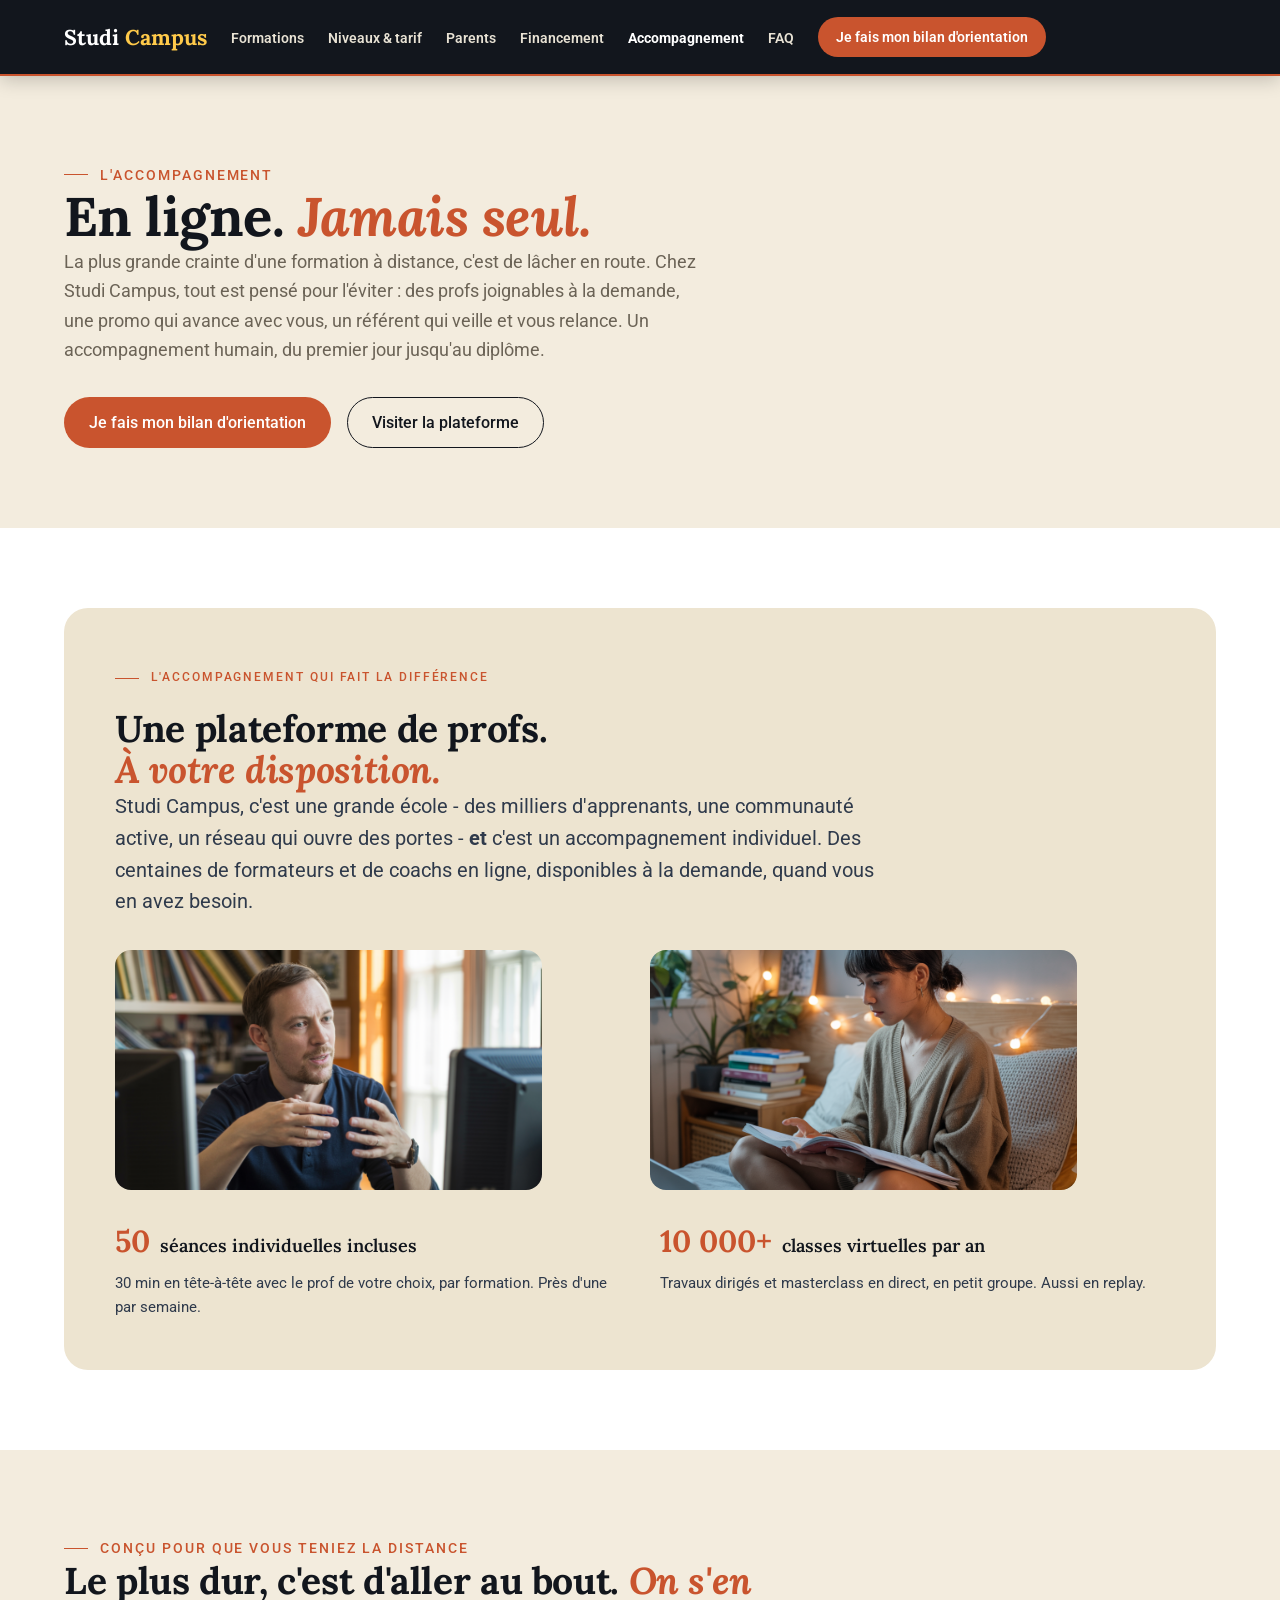
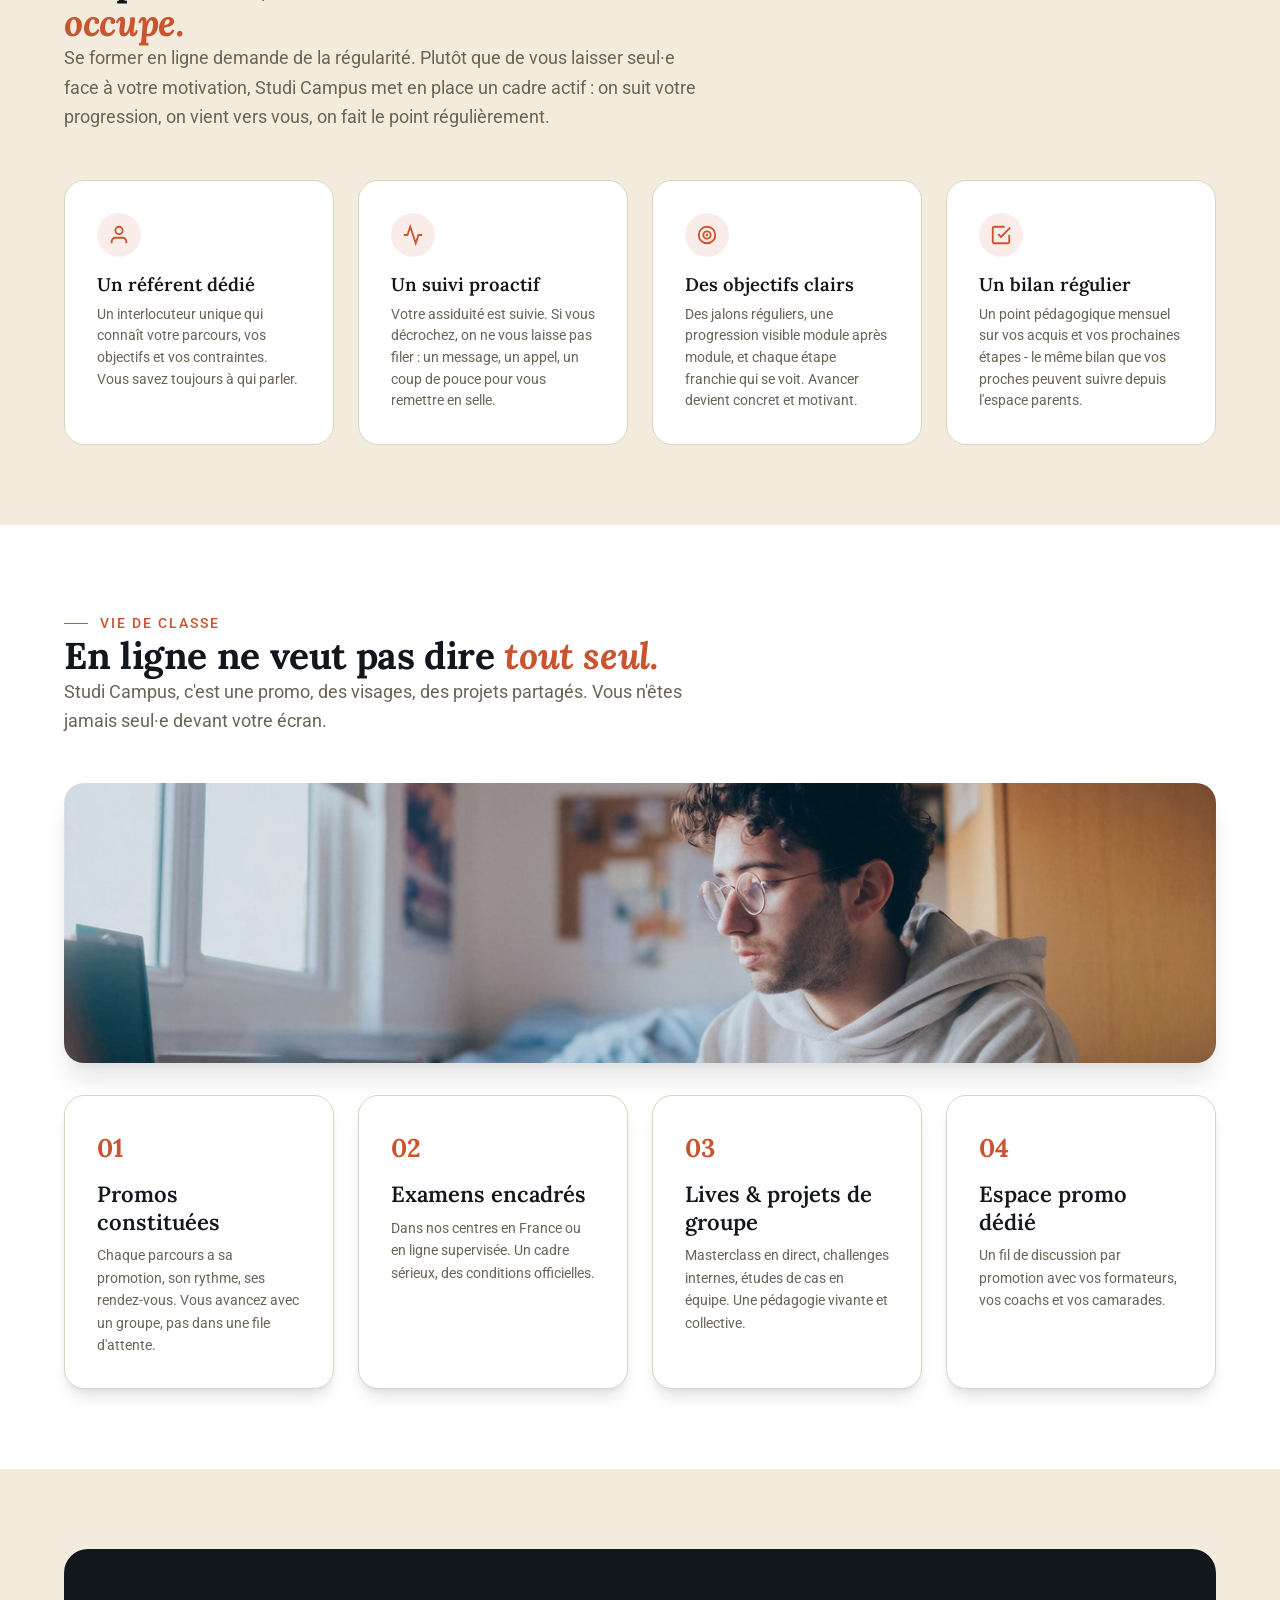
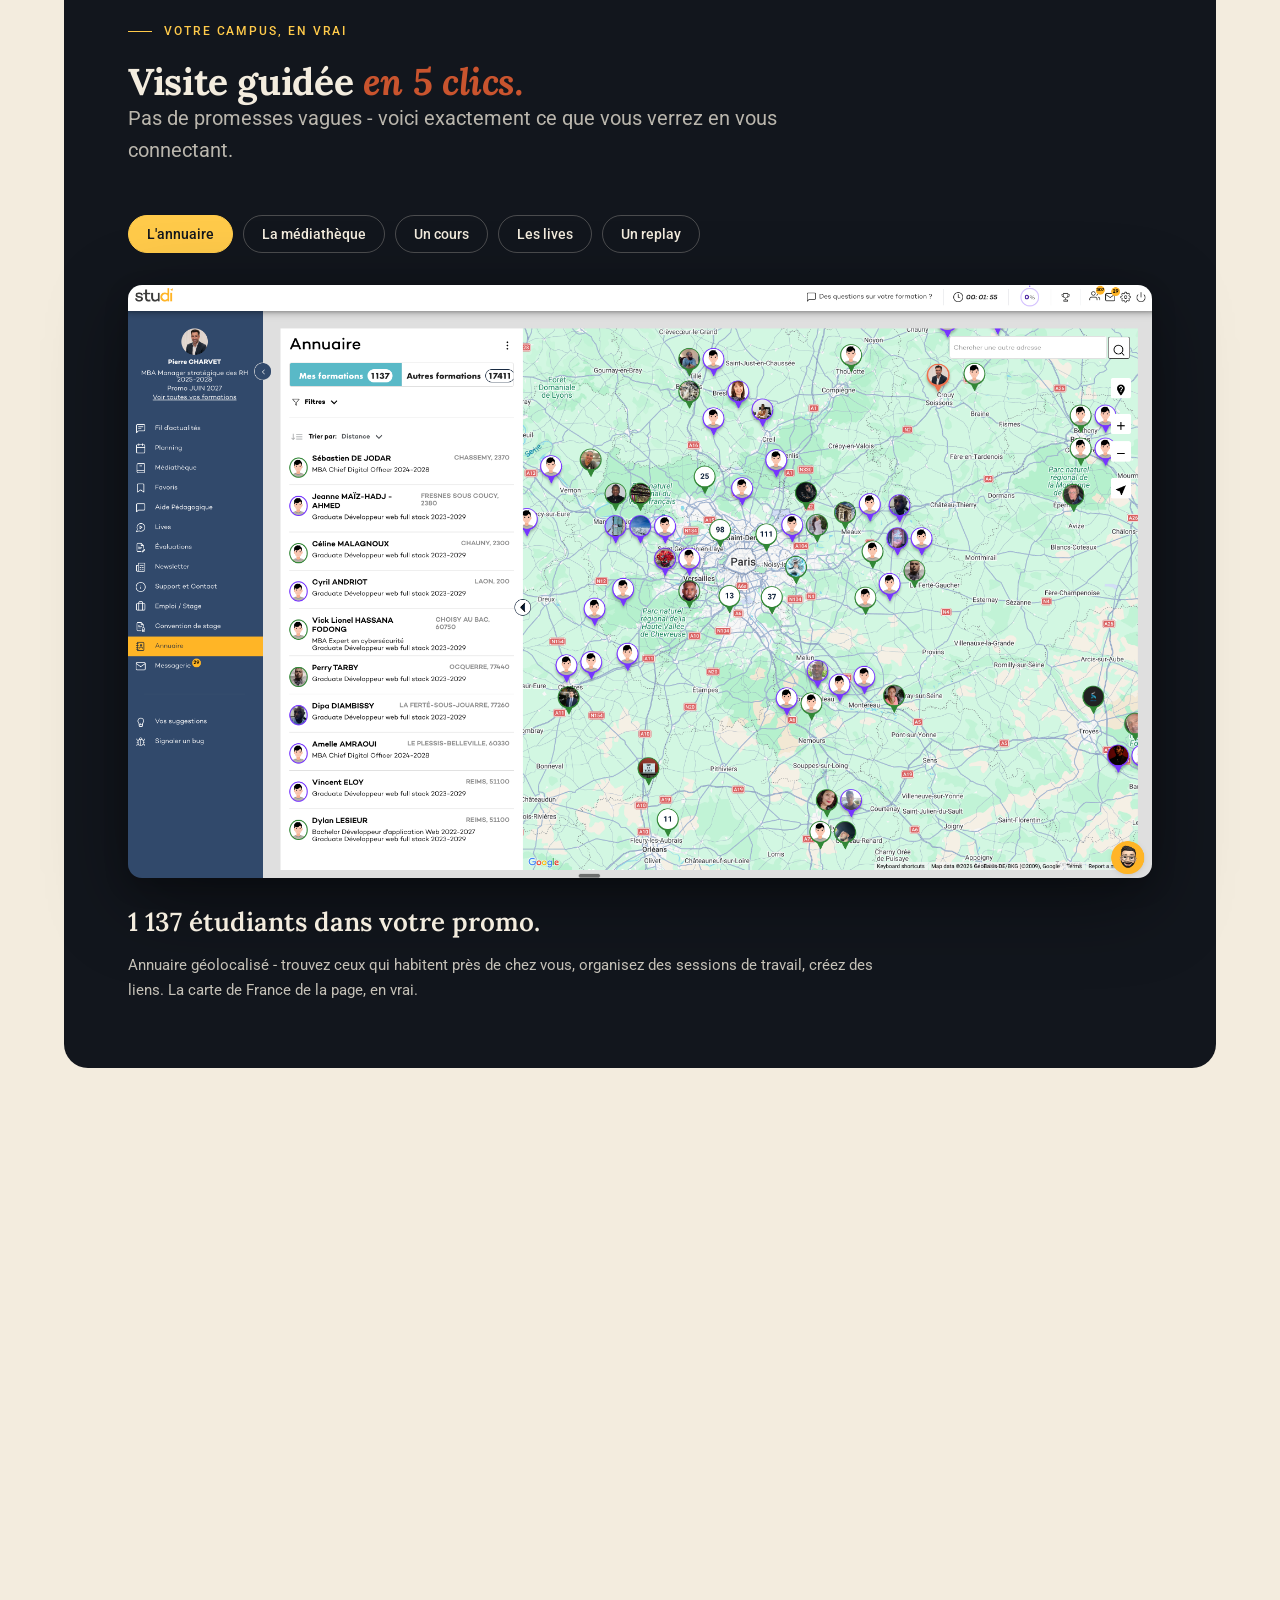
==== accompagnement.html @ 7ff45273 "feat(campus): page Accompagnement (4e page fille du web-ring) accompagnement.html — décision Pierre " ====
<!DOCTYPE html>
<html lang="fr">
<head>
<meta charset="UTF-8" />
<meta name="viewport" content="width=device-width, initial-scale=1.0" />
<title>Studi Campus - L'accompagnement</title>
<meta name="description" content="L'accompagnement Studi Campus : séances individuelles avec des formateurs, classes virtuelles, référent dédié, suivi proactif et bilans réguliers. Une grande école en ligne où l'on n'est jamais seul." />

<!--
  ============================================================================
  STUDI CAMPUS - PAGE FILLE « ACCOMPAGNEMENT »
  ============================================================================
  • Page du web-ring Campus. Réutilise campus.css (charte partagée).
  • Corps de page seul (<main class="sc-page">) ; header/footer = Drupal.
  • Regroupe : accompagnement humain (.profs), volet « aller au bout »
    (coaching/motivation - retour Benoît), vie de classe, visite guidée LMS.
  • L'allègement de la home (retrait de ces lames) = étape suivante.
  ============================================================================
-->

<link rel="preconnect" href="https://fonts.googleapis.com" />
<link rel="preconnect" href="https://fonts.gstatic.com" crossorigin />
<link href="https://fonts.googleapis.com/css2?family=Lora:ital,wght@0,500;0,600;0,700;1,500;1,600&family=Roboto:wght@300;400;500;700&display=swap" rel="stylesheet" />
<link rel="stylesheet" href="campus.css" />

<style>
/* === Styles spécifiques « aller au bout » (complément campus.css) === */
.sc-coach-grid{display:grid;gap:var(--s24);margin-top:var(--s48);}
@media(min-width:640px){.sc-coach-grid{grid-template-columns:repeat(2,1fr);}}
@media(min-width:980px){.sc-coach-grid{grid-template-columns:repeat(4,1fr);}}
.sc-coach-card{background:var(--sc-white);border:1px solid var(--sc-line);border-radius:var(--r20);padding:var(--s32);}
.sc-coach-card .sc-coach-ico{width:44px;height:44px;border-radius:var(--rfull);background:rgba(201,84,46,.10);display:flex;align-items:center;justify-content:center;margin-bottom:var(--s16);}
.sc-coach-card .sc-coach-ico svg{width:22px;height:22px;stroke:var(--sc-terracotta);fill:none;stroke-width:2;}
.sc-coach-card h3{font-family:var(--sc-serif);font-weight:600;font-size:1.15rem;margin-bottom:var(--s8);}
.sc-coach-card p{font-size:var(--sc-p2);color:var(--sc-text-secondary);line-height:1.55;}
</style>
</head>
<body style="margin:0;background:#F3ECDE;">

<!-- ════════════════ DÉBUT DU FRAGMENT DRUPAL ════════════════ -->
<main class="sc-page">

  <!-- ===== SOUS-NAV CAMPUS (sticky) - « Accompagnement » actif ===== -->
  <nav class="sc-subnav" aria-label="Navigation Studi Campus">
    <div class="sc-container">
      <a href="campus.html" class="sc-subnav-brand">Studi <span>Campus</span></a>
      <ul class="sc-subnav-links">
        <li><a href="campus.html#formations">Formations</a></li>
        <li><a href="campus.html#niveaux">Niveaux &amp; tarif</a></li>
        <li><a href="parents.html">Parents</a></li>
        <li><a href="financement.html">Financement</a></li>
        <li><a href="accompagnement.html" aria-current="page">Accompagnement</a></li>
        <li><a href="campus.html#faq">FAQ</a></li>
      </ul>
      <a href="#admission" class="sc-subnav-cta"><span class="sc-cta-long">Je fais mon bilan d'orientation</span><span class="sc-cta-short">Bilan d'orientation</span></a>
    </div>
  </nav>

  <!-- ===== HERO ===== -->
  <section class="sc-lame-w sc-bg-cream" aria-label="L'accompagnement Studi Campus">
    <div class="sc-container">
      <div class="sc-head">
        <p class="sc-eyebrow">L'accompagnement</p>
        <h1>En ligne. <span class="sc-em">Jamais seul.</span></h1>
        <p class="sc-lead">La plus grande crainte d'une formation à distance, c'est de lâcher en route. Chez Studi Campus, tout est pensé pour l'éviter : des profs joignables à la demande, une promo qui avance avec vous, un référent qui veille et vous relance. Un accompagnement humain, du premier jour jusqu'au diplôme.</p>
        <div class="sc-btn-row">
          <a href="#admission" class="sc-btn sc-btn--1"><span>Je fais mon bilan d'orientation</span></a>
          <a href="#visite" class="sc-btn sc-btn--2"><span>Visiter la plateforme</span></a>
        </div>
      </div>
    </div>
  </section>

  <!-- ===== ACCOMPAGNEMENT HUMAIN (.profs) ===== -->
  <section class="sc-lame-w sc-bg-light" aria-label="Une plateforme de profs">
    <div class="sc-container">
      <div class="profs">
        <div class="profs-head">
          <div class="section-label">L'accompagnement qui fait la différence</div>
          <h2>Une plateforme de profs.<br><em>À votre disposition.</em></h2>
          <p class="lead">Studi Campus, c'est une grande école - des milliers d'apprenants, une communauté active, un réseau qui ouvre des portes - <strong>et</strong> c'est un accompagnement individuel. Des centaines de formateurs et de coachs en ligne, disponibles à la demande, quand vous en avez besoin.</p>
        </div>
        <div class="profs-split">
          <div class="profs-img-wrap">
            <img src="assets/prof_homme-dual-screens.jpg" alt="Formateur Studi en session live, double écran" onerror="this.style.display='none'; this.nextElementSibling.style.display='flex';">
            <div class="placeholder" style="display:none;"><div><div class="placeholder-name">Formatrice · ring light</div><div>Prof 42 ans en session live, bureau maison</div><div class="placeholder-src">assets/prof_ring-light.jpg</div></div></div>
          </div>
          <div class="profs-img-wrap">
            <img src="assets/diversite_lyon.png" alt="Étudiante dans sa chambre à Lyon, guirlandes et livres" onerror="this.style.display='none'; this.nextElementSibling.style.display='flex';">
            <div class="placeholder" style="display:none;"><div><div class="placeholder-name">Étudiante · chambre Lyon</div><div>Étudiante chez elle, sur son lit avec laptop</div><div class="placeholder-src">assets/diversite_lyon.png</div></div></div>
          </div>
        </div>
        <div class="profs-modalites">
          <div class="profs-modalite">
            <div class="profs-modalite-head"><span class="profs-modalite-num">50</span><span class="profs-modalite-label">séances individuelles incluses</span></div>
            <p class="profs-modalite-desc">30 min en tête-à-tête avec le prof de votre choix, par formation. Près d'une par semaine.</p>
          </div>
          <div class="profs-modalite">
            <div class="profs-modalite-head"><span class="profs-modalite-num">10 000+</span><span class="profs-modalite-label">classes virtuelles par an</span></div>
            <p class="profs-modalite-desc">Travaux dirigés et masterclass en direct, en petit groupe. Aussi en replay.</p>
          </div>
        </div>
      </div>
    </div>
  </section>

  <!-- ===== ALLER AU BOUT - coaching & motivation (retour Benoît) ===== -->
  <section class="sc-lame-w sc-bg-cream" aria-label="Aller au bout">
    <div class="sc-container">
      <div class="sc-head">
        <p class="sc-eyebrow">Conçu pour que vous teniez la distance</p>
        <h2>Le plus dur, c'est d'aller au bout. <span class="sc-em">On s'en occupe.</span></h2>
        <p class="sc-lead">Se former en ligne demande de la régularité. Plutôt que de vous laisser seul·e face à votre motivation, Studi Campus met en place un cadre actif : on suit votre progression, on vient vers vous, on fait le point régulièrement.</p>
      </div>
      <div class="sc-coach-grid">
        <article class="sc-coach-card">
          <div class="sc-coach-ico" aria-hidden="true"><svg viewBox="0 0 24 24"><path d="M20 21v-2a4 4 0 0 0-4-4H8a4 4 0 0 0-4 4v2"/><circle cx="12" cy="7" r="4"/></svg></div>
          <h3>Un référent dédié</h3>
          <p>Un interlocuteur unique qui connaît votre parcours, vos objectifs et vos contraintes. Vous savez toujours à qui parler.</p>
        </article>
        <article class="sc-coach-card">
          <div class="sc-coach-ico" aria-hidden="true"><svg viewBox="0 0 24 24"><path d="M22 12h-4l-3 9L9 3l-3 9H2"/></svg></div>
          <h3>Un suivi proactif</h3>
          <p>Votre assiduité est suivie. Si vous décrochez, on ne vous laisse pas filer : un message, un appel, un coup de pouce pour vous remettre en selle.</p>
        </article>
        <article class="sc-coach-card">
          <div class="sc-coach-ico" aria-hidden="true"><svg viewBox="0 0 24 24"><circle cx="12" cy="12" r="9"/><circle cx="12" cy="12" r="4"/><circle cx="12" cy="12" r="0.5" fill="currentColor"/></svg></div>
          <h3>Des objectifs clairs</h3>
          <p>Des jalons réguliers, une progression visible module après module, et chaque étape franchie qui se voit. Avancer devient concret et motivant.</p>
        </article>
        <article class="sc-coach-card">
          <div class="sc-coach-ico" aria-hidden="true"><svg viewBox="0 0 24 24"><path d="M9 11l3 3L22 4"/><path d="M21 12v7a2 2 0 0 1-2 2H5a2 2 0 0 1-2-2V5a2 2 0 0 1 2-2h11"/></svg></div>
          <h3>Un bilan régulier</h3>
          <p>Un point pédagogique mensuel sur vos acquis et vos prochaines étapes - le même bilan que vos proches peuvent suivre depuis l'espace parents.</p>
        </article>
      </div>
    </div>
  </section>

  <!-- ===== VIE DE CLASSE ===== -->
  <section class="sc-lame-w sc-bg-light" aria-label="Vie de classe">
    <div class="sc-container">
      <div class="sc-head">
        <p class="sc-eyebrow">Vie de classe</p>
        <h2>En ligne ne veut pas dire <span class="sc-em">tout seul.</span></h2>
        <p class="sc-lead">Studi Campus, c'est une promo, des visages, des projets partagés. Vous n'êtes jamais
          seul·e devant votre écran.</p>
      </div>
      <img class="sc-amb" src="assets/opt/amb_vie_classe.jpg" alt="Étudiant Studi Campus en train de travailler chez lui" loading="lazy" style="margin-top:var(--s48);margin-bottom:0" />
      <div class="sc-grid sc-grid--4" style="margin-top:var(--s32)">
        <article class="sc-card sc-num"><span class="sc-num__n">01</span><h3>Promos constituées</h3><p>Chaque parcours a sa promotion, son rythme, ses rendez-vous. Vous avancez avec un groupe, pas dans une file d'attente.</p></article>
        <article class="sc-card sc-num"><span class="sc-num__n">02</span><h3>Examens encadrés</h3><p>Dans nos centres en France ou en ligne supervisée. Un cadre sérieux, des conditions officielles.</p></article>
        <article class="sc-card sc-num"><span class="sc-num__n">03</span><h3>Lives &amp; projets de groupe</h3><p>Masterclass en direct, challenges internes, études de cas en équipe. Une pédagogie vivante et collective.</p></article>
        <article class="sc-card sc-num"><span class="sc-num__n">04</span><h3>Espace promo dédié</h3><p>Un fil de discussion par promotion avec vos formateurs, vos coachs et vos camarades.</p></article>
      </div>
    </div>
  </section>

  <!-- ===== VISITE GUIDÉE - onglets JS ===== -->
  <section class="sc-lame-w sc-bg-cream" id="visite" aria-label="Visite guidée de la plateforme">
    <div class="sc-container">
      <div class="visite-guidee">
        <div class="visite-head">
          <div class="section-label">Votre campus, en vrai</div>
          <h2>Visite guidée <em>en 5 clics.</em></h2>
          <p class="lead">Pas de promesses vagues - voici exactement ce que vous verrez en vous connectant.</p>
        </div>
        <div class="visite-tabs">
          <button class="visite-tab is-active" data-tab="annuaire">L'annuaire</button>
          <button class="visite-tab" data-tab="mediatheque">La médiathèque</button>
          <button class="visite-tab" data-tab="cours">Un cours</button>
          <button class="visite-tab" data-tab="lives">Les lives</button>
          <button class="visite-tab" data-tab="replay">Un replay</button>
        </div>
        <div class="visite-panels">
          <div class="visite-panel is-active" id="panel-annuaire">
            <div class="visite-screen"><img src="assets/lms-annuaire.png" alt="Annuaire étudiant avec carte géolocalisée - plateforme Studi Campus"></div>
            <div class="visite-caption"><h4>1 137 étudiants dans votre promo.</h4><p>Annuaire géolocalisé - trouvez ceux qui habitent près de chez vous, organisez des sessions de travail, créez des liens. La carte de France de la page, en vrai.</p></div>
          </div>
          <div class="visite-panel" id="panel-mediatheque">
            <div class="visite-screen"><img src="assets/lms-mediatheque.png" alt="Médiathèque de cours structurée par matières - plateforme Studi Campus"></div>
            <div class="visite-caption"><h4>Un parcours structuré, comme en école.</h4><p>13 matières principales, progression suivie module par module, pourcentage d'avancement en temps réel. Vous savez toujours où vous en êtes - et ce qu'il reste à faire.</p></div>
          </div>
          <div class="visite-panel" id="panel-cours">
            <div class="visite-screen"><img src="assets/lms-cours.png" alt="Extrait de cours marketing - plateforme Studi Campus"></div>
            <div class="visite-caption"><h4>Des cours conçus pour être lus, écoutés, compris.</h4><p>Texte structuré, vidéo intégrée, quiz à chaque étape, forum de questions entre étudiants. Chaque module se termine par une auto-évaluation pour valider vos acquis.</p></div>
          </div>
          <div class="visite-panel" id="panel-lives">
            <div class="visite-screen"><img src="assets/lms-lives.png" alt="Catalogue de lives - plateforme Studi Campus"></div>
            <div class="visite-caption"><h4>Préparation examens, cours en direct, TD, coaching - chaque jour.</h4><p>Cours théoriques et pratiques, travaux dirigés, préparation aux examens, coaching carrière, sport &amp; bien-être - le planning est dense. Et le plus fort : toutes les salles de classe sont ouvertes. En tant qu'étudiant Studi Campus, vous pouvez assister aux lives de toutes les promotions, de toutes les formations.</p></div>
          </div>
          <div class="visite-panel" id="panel-replay">
            <div class="visite-screen"><img src="assets/lms-replay.png" alt="Replay d'un cours en ligne - plateforme Studi Campus"></div>
            <div class="visite-caption"><h4>Tous les replays, en accès illimité.</h4><p>Une séance manquée ? Vous la retrouvez en replay, quand vous voulez et autant de fois que nécessaire. Et pas seulement la vôtre : vous accédez aux replays de toutes les matières de l'école, pour réviser, approfondir ou explorer un autre domaine.</p></div>
          </div>
        </div>
      </div>
    </div>
  </section>

  <!-- ===== CTA FINAL ===== -->
  <section class="sc-lame-w sc-final" id="admission" aria-label="Votre bilan d'orientation">
    <div class="sc-container" style="text-align:center">
      <p class="sc-eyebrow" style="color:#fff;justify-content:center">Votre bilan d'orientation · 45 minutes · gratuit</p>
      <h2>Voyez par vous-même <span style="font-style:italic">comment on vous accompagne.</span></h2>
      <p class="sc-lead">Un conseiller vous montre la plateforme, répond à vos questions et construit votre projet avec vous - sans engagement.</p>
      <div class="sc-btn-row">
        <a href="#" class="sc-btn sc-btn--large" style="background:#fff;color:var(--sc-terracotta)"><span>Je fais mon bilan d'orientation</span></a>
        <a href="campus.html" class="sc-btn sc-btn--large sc-btn--2"><span>Découvrir Studi Campus</span></a>
      </div>
      <p class="sc-fine">Gratuit. Sans engagement.</p>
    </div>
  </section>

</main>
<!-- ════════════════ FIN DU FRAGMENT DRUPAL ════════════════ -->

<!-- Onglets visite guidée + reveal au scroll - scopés .sc-page -->
<script>
(function(){
  var page=document.querySelector('.sc-page'); if(!page) return;
  // Onglets visite guidée
  page.querySelectorAll('.visite-tab').forEach(function(tab){
    tab.addEventListener('click', function(){
      var key=tab.dataset.tab;
      page.querySelectorAll('.visite-tab').forEach(function(t){ t.classList.toggle('is-active', t===tab); });
      page.querySelectorAll('.visite-panel').forEach(function(p){ p.classList.toggle('is-active', p.id==='panel-'+key); });
    });
  });
  // Reveal au scroll (sections entières, robuste)
  if(!('IntersectionObserver' in window)) return;
  if(window.matchMedia && window.matchMedia('(prefers-reduced-motion: reduce)').matches) return;
  page.classList.add('sc-js');
  var els=[].slice.call(page.querySelectorAll('.sc-lame-w'));
  els.forEach(function(el){ el.classList.add('sc-reveal'); });
  var io=new IntersectionObserver(function(entries){
    entries.forEach(function(e){ if(e.isIntersecting){ e.target.classList.add('sc-in'); io.unobserve(e.target); } });
  },{rootMargin:'0px 0px -8% 0px',threshold:0.06});
  els.forEach(function(el){ io.observe(el); });
})();
</script>

</body>
</html>
---- campus.css ----
/* ===================================================================
   TOKENS - archi DS (échelles) + charte Pierre (valeurs de marque)
   =================================================================== */
.sc-page{
  --sc-terracotta:#C9542E; --sc-terracotta-d:#B1481F;
  --sc-paper:#F3ECDE; --sc-paper-warm:#EDE4D0;
  --sc-navy:#12161D; --sc-slate:#2F3A4B;
  --sc-yellow:#FFCA4A; --sc-blue:#255587;
  --sc-line:#DDD3C0; --sc-line-dark:#2A3040; --sc-muted:#6B6356; --sc-white:#FFFFFF;
  --sc-green:#1C7B73;

  --sc-text-primary:var(--sc-navy); --sc-text-secondary:var(--sc-muted);
  --sc-text-invert:var(--sc-paper);
  --sc-bg-light:var(--sc-white); --sc-bg-cream:var(--sc-paper); --sc-bg-dark:var(--sc-navy);

  --sc-h1:clamp(2.2rem,1.7rem + 2.2vw,3.4rem);
  --sc-h2:clamp(1.7rem,1.45rem + 1.1vw,2.4rem);
  --sc-h3:1.375rem; --sc-h4:1.125rem;
  --sc-p1:1rem; --sc-p2:.875rem; --sc-p3:.75rem;
  --sc-serif:'Lora',Georgia,'Times New Roman',serif;
  --sc-sans:'Roboto','Segoe UI',-apple-system,sans-serif;

  --s4:4px; --s8:8px; --s12:12px; --s16:16px; --s24:24px; --s32:32px;
  --s48:48px; --s64:64px; --s80:80px; --s96:96px; --s128:128px;
  --r4:4px; --r10:10px; --r20:20px; --r40:40px; --rfull:9999px;
  --sh-sm:0 4px 6px -2px rgba(18,22,29,.06),0 12px 16px -4px rgba(18,22,29,.10);
  --sh-md:0 8px 8px -4px rgba(18,22,29,.04),0 20px 24px -4px rgba(18,22,29,.10);
  --sh-lg:0 24px 48px -12px rgba(18,22,29,.20);

  font-family:var(--sc-sans); color:var(--sc-text-primary);
  background:var(--sc-bg-cream); font-size:17px; line-height:1.6;
  -webkit-font-smoothing:antialiased;
}

/* reset LOCAL (scopé - ne touche pas au thème Drupal) */
.sc-page *,.sc-page *::before,.sc-page *::after{box-sizing:border-box;}
.sc-page h1,.sc-page h2,.sc-page h3,.sc-page h4,.sc-page p,.sc-page ul,.sc-page figure,.sc-page figcaption{margin:0;}
.sc-page ul{padding:0;list-style:none;}
.sc-page img{max-width:100%;display:block;}
.sc-page a{color:var(--sc-blue);text-decoration:none;}
.sc-page a:hover{text-decoration:underline;}

.sc-page h1,.sc-page h2{font-family:var(--sc-serif);font-weight:700;color:var(--sc-text-primary);line-height:1.12;letter-spacing:-.01em;}
.sc-page h3,.sc-page h4{font-family:var(--sc-sans);font-weight:700;color:var(--sc-text-primary);line-height:1.25;}
.sc-page h1{font-size:var(--sc-h1);} .sc-page h2{font-size:var(--sc-h2);}
.sc-page h3{font-size:var(--sc-h3);} .sc-page h4{font-size:var(--sc-h4);}
.sc-em{font-style:italic;color:var(--sc-terracotta);font-family:var(--sc-serif);}

/* layout lames */
.sc-lame-w{padding:var(--s80) 0;background:var(--sc-bg-light);}
.sc-lame-w.sc-bg-cream{background:var(--sc-bg-cream);}
.sc-lame-w.sc-bg-dark{background:var(--sc-bg-dark);color:var(--sc-text-invert);}
.sc-lame-w.sc-bg-dark h1,.sc-lame-w.sc-bg-dark h2,.sc-lame-w.sc-bg-dark h3,.sc-lame-w.sc-bg-dark h4{color:var(--sc-white);}
.sc-lame-w.sc-compact{padding:var(--s48) 0;}
.sc-container{max-width:1200px;margin:0 auto;padding:0 var(--s24);}
.sc-container--full{max-width:1440px;}

.sc-eyebrow{font-size:var(--sc-p2);font-weight:500;letter-spacing:.14em;text-transform:uppercase;color:var(--sc-terracotta);display:inline-flex;align-items:center;gap:var(--s12);margin-bottom:var(--s16);}
.sc-eyebrow::before{content:"";width:24px;height:1px;background:var(--sc-terracotta);}
.sc-lame-w.sc-bg-dark .sc-eyebrow{color:var(--sc-yellow);}
.sc-lame-w.sc-bg-dark .sc-eyebrow::before{background:var(--sc-yellow);}
.sc-lead{font-size:1.15rem;color:var(--sc-text-secondary);max-width:64ch;}
.sc-lame-w.sc-bg-dark .sc-lead{color:#C9C2B4;}
.sc-head{max-width:48rem;}

/* boutons */
.sc-btn{display:inline-flex;align-items:center;justify-content:center;gap:var(--s8);padding:var(--s12) var(--s24);border-radius:var(--rfull);font-family:var(--sc-sans);font-weight:500;font-size:var(--sc-p1);cursor:pointer;border:1px solid transparent;transition:transform .15s,box-shadow .15s,background .15s;}
.sc-btn:hover{transform:translateY(-1px);box-shadow:var(--sh-md);text-decoration:none;}
.sc-page a.sc-btn{text-decoration:none;}
.sc-page .sc-btn--1{background:var(--sc-terracotta);color:var(--sc-white);}
.sc-page .sc-btn--1:hover{background:var(--sc-terracotta-d);color:var(--sc-white);}
.sc-page .sc-btn--2{background:transparent;color:var(--sc-navy);border-color:var(--sc-navy);}
.sc-page .sc-btn--2:hover{background:var(--sc-navy);color:var(--sc-paper);}
.sc-lame-w.sc-bg-dark .sc-btn--2{color:var(--sc-white);border-color:var(--sc-white);}
.sc-lame-w.sc-bg-dark .sc-btn--2:hover{background:var(--sc-white);color:var(--sc-navy);}
.sc-btn--large{padding:var(--s16) var(--s32);font-size:1.125rem;}
.sc-btn-row{display:flex;gap:var(--s16);flex-wrap:wrap;margin-top:var(--s32);}

/* helpers grille + cartes */
.sc-grid{display:grid;gap:var(--s24);}
.sc-grid--2{grid-template-columns:1fr;}
.sc-grid--3{grid-template-columns:1fr;}
.sc-grid--4{grid-template-columns:1fr;}
@media(min-width:576px){.sc-grid--3{grid-template-columns:repeat(2,1fr);}.sc-grid--4{grid-template-columns:repeat(2,1fr);}}
@media(min-width:768px){.sc-grid--2{grid-template-columns:1fr 1fr;}}
@media(min-width:1024px){.sc-grid--3{grid-template-columns:repeat(3,1fr);}.sc-grid--4{grid-template-columns:repeat(4,1fr);}}
.sc-card{background:var(--sc-white);border:1px solid var(--sc-line);border-radius:var(--r20);padding:var(--s32);box-shadow:var(--sh-sm);}
.sc-lame-w.sc-bg-cream .sc-card{background:var(--sc-white);}
.sc-card--hover{transition:box-shadow .25s,transform .25s;}
.sc-card--hover:hover{box-shadow:var(--sh-md);transform:translateY(-2px);}
.sc-tag{font-size:var(--sc-p2);font-weight:700;letter-spacing:.06em;text-transform:uppercase;color:var(--sc-terracotta);}

/* ============ HERO ============ */
/* HERO = photo de fond + texte par-dessus (à gauche). Fallback : dégradé navy si la
   photo hero_bg.jpg n'est pas encore déposée → reste élégant et lisible. */
.sc-hero{position:relative;min-height:clamp(540px,72vh,700px);display:flex;align-items:center;padding:var(--s80) 0;overflow:hidden;background-position:center;background-size:cover;
  background:#161b27 center/cover no-repeat;
  background-image:linear-gradient(90deg,rgba(18,22,29,.88) 0%,rgba(18,22,29,.66) 44%,rgba(18,22,29,.22) 100%),url("assets/opt/hero_bg.jpg");}
/* Mobile : version spéciale = PHOTO visible en haut (bloc dédié), texte en dessous sur navy → lisible ET on voit la photo */
@media(max-width:768px){
  .sc-hero{background:var(--sc-navy);display:flex;flex-direction:column;align-items:stretch;min-height:auto;padding:0 0 var(--s48);}
  .sc-hero::before{content:"";display:block;width:100%;height:300px;background-image:linear-gradient(180deg,rgba(18,22,29,0) 46%,rgba(18,22,29,.5) 78%,var(--sc-navy) 100%),url("assets/opt/hero_bg.jpg");background-size:cover;background-position:center 20%;}
  .sc-hero .sc-container{padding-top:var(--s24);}
}
.sc-hero-text{max-width:42rem;}
.sc-hero .sc-surtitle{font-size:var(--sc-p2);font-weight:600;letter-spacing:.16em;text-transform:uppercase;color:rgba(243,236,222,.82);display:inline-flex;align-items:center;gap:var(--s12);}
.sc-hero .sc-surtitle::before{content:"";width:28px;height:1px;background:var(--sc-yellow);}
.sc-hero h1{color:#fff;font-size:clamp(2.6rem,1.8rem + 3vw,4.2rem);line-height:1.04;letter-spacing:-.02em;margin:var(--s24) 0 var(--s12);max-width:18ch;}
.sc-hero-sub{font-family:var(--sc-serif);font-style:italic;font-weight:500;font-size:clamp(1.5rem,1.1rem + 1.4vw,2.2rem);line-height:1.18;color:var(--sc-paper);margin:0 0 var(--s24);}
.sc-hero-sub .sc-em{color:var(--sc-yellow);font-style:italic;}
.sc-hero .sc-lead{font-size:1.15rem;line-height:1.6;color:rgba(243,236,222,.9);max-width:48ch;}
.sc-hero .sc-lead strong{color:#fff;font-weight:700;}
.sc-hero .sc-btn-row{margin-top:var(--s32);}
.sc-hero .sc-btn--2{color:#fff;border-color:rgba(255,255,255,.55);}
.sc-hero .sc-btn--2:hover{background:#fff;color:var(--sc-navy);border-color:#fff;}
/* cartes profils (conservées) */
.sc-pcard{background:var(--sc-white);border:1px solid var(--sc-line);border-radius:var(--r20);overflow:hidden;box-shadow:var(--sh-sm);transition:box-shadow .25s,transform .25s;display:flex;flex-direction:column;}
.sc-pcard:hover{box-shadow:var(--sh-md);transform:translateY(-2px);}
.sc-pcard__img{width:100%;height:200px;object-fit:cover;object-position:center 22%;}
.sc-grid--1{grid-template-columns:1fr;}
.sc-pcard__img.is-portrait{object-position:center 18%;}
.sc-amb{width:100%;height:280px;object-fit:cover;object-position:center 30%;border-radius:var(--r20);display:block;margin-bottom:var(--s48);box-shadow:var(--sh-md);}
.sc-parents-split{display:grid;gap:var(--s32);}
/* Mobile-first : portrait cadré sur le visage (ratio 1/1), jamais de débordement */
.sc-parents-split img{display:block;width:100%;height:auto;aspect-ratio:1/1;max-height:420px;object-fit:cover;object-position:center 18%;border-radius:var(--r20);box-shadow:var(--sh-md);}
/* Desktop : 2 colonnes, teaser → texte centré vis-à-vis d'une image portrait bornée */
@media(min-width:900px){
  .sc-parents-split{grid-template-columns:1fr 1.1fr;gap:var(--s48);align-items:center;}
  .sc-parents-split img{aspect-ratio:4/5;height:auto;max-height:460px;}
}
.sc-pcard__body{padding:var(--s24);}
.sc-pcard__tag{font-size:var(--sc-p2);font-weight:700;color:var(--sc-terracotta);letter-spacing:.04em;}
.sc-pcard h3{margin:var(--s8) 0 var(--s12);font-family:var(--sc-serif);font-weight:600;}
.sc-pcard p{font-size:var(--sc-p2);color:var(--sc-text-secondary);margin:0;}
.sc-avatar-img{width:48px;height:48px;border-radius:var(--rfull);object-fit:cover;flex-shrink:0;}

/* ============ CAMPUS RÉDUIT ============ */
.sc-campus{display:grid;gap:var(--s32);align-items:center;}
@media(min-width:1024px){.sc-campus{grid-template-columns:1.4fr 1fr;}}
.sc-campus h2{margin-bottom:var(--s16);}
.sc-campus-stats{display:grid;grid-template-columns:repeat(2,1fr);gap:var(--s24);}
@media(min-width:576px){.sc-campus-stats{grid-template-columns:repeat(4,1fr);}}
@media(min-width:1024px){.sc-campus-stats{grid-template-columns:repeat(2,1fr);}}
.sc-campus-stats .sc-stat b{display:block;font-family:var(--sc-serif);font-weight:700;font-size:1.8rem;color:var(--sc-white);}
.sc-campus-stats .sc-stat span{font-size:var(--sc-p2);color:#C9C2B4;}
.sc-methodo{margin-top:var(--s24);font-size:var(--sc-p3);color:#B0A998;max-width:72ch;}
.sc-map-caption{margin:0 auto;font-size:var(--sc-p3);color:#B0A998;font-style:italic;text-align:center;line-height:1.5;max-width:44ch;}
/* Carte de France : la carte domine (colonne large), la légende se place DESSOUS (figure en colonne) */
.sc-campus--map{align-items:center;}
@media(min-width:1024px){.sc-campus--map{grid-template-columns:1fr 1.15fr;}}
.sc-campus-left .sc-campus-stats{margin-top:var(--s32);}
.sc-campus-map{margin:0;background:transparent;padding:0;display:flex;flex-direction:column;align-items:center;justify-content:center;gap:var(--s16);}
.sc-campus-map svg{width:100%;height:auto;max-height:600px;display:block;}
@media(max-width:1023px){.sc-campus-map svg{max-height:440px;}}

/* ============ FORMATIONS (quoi / comment / quand) ============ */
.sc-fam{display:flex;flex-direction:column;gap:var(--s16);height:100%;}
.sc-fam__sub{color:var(--sc-navy);font-weight:700;font-size:1.0625rem;}
.sc-chips{display:flex;flex-wrap:wrap;gap:var(--s8);}
.sc-chip{font-size:var(--sc-p2);background:var(--sc-paper);border:1px solid var(--sc-line);border-radius:var(--rfull);padding:6px 14px;color:var(--sc-slate);}
.sc-fam__partners{margin-top:auto;padding-top:var(--s16);border-top:1px solid var(--sc-line);}
.sc-fam__partners span{font-size:var(--sc-p3);letter-spacing:.08em;text-transform:uppercase;color:var(--sc-muted);display:block;margin-bottom:var(--s12);}
.sc-logos{display:flex;flex-wrap:wrap;gap:var(--s16) var(--s24);align-items:center;}
.sc-logos img{height:26px;width:auto;max-width:130px;object-fit:contain;opacity:.85;}
.sc-bridge{font-family:var(--sc-serif);font-style:italic;font-size:1.3rem;color:var(--sc-navy);margin:var(--s64) 0 var(--s24);text-align:center;}
.sc-cq{display:grid;gap:var(--s24);}
@media(min-width:768px){.sc-cq{grid-template-columns:1fr 1fr;}}
.sc-cq-block{background:var(--sc-paper-warm);border:1px solid var(--sc-line);border-radius:var(--r20);padding:var(--s32);}
.sc-cq-block h3{margin-bottom:var(--s24);font-family:var(--sc-serif);font-weight:600;}
.sc-cq-opts{display:grid;grid-template-columns:1fr 1fr;gap:var(--s16);}
@media(max-width:480px){.sc-cq-opts{grid-template-columns:1fr;}}
.sc-cq-opt{background:var(--sc-white);border:1px solid var(--sc-line);border-radius:var(--r10);padding:var(--s16);}
.sc-cq-opt b{display:block;font-family:var(--sc-serif);color:var(--sc-navy);margin-bottom:4px;}
.sc-cq-opt span{font-size:var(--sc-p2);color:var(--sc-text-secondary);}
.sc-cq-head{max-width:48rem;margin:var(--s48) 0 var(--s24);}
.sc-cq-head h3{font-family:var(--sc-serif);font-weight:600;font-size:clamp(1.3rem,1.1rem + .8vw,1.7rem);color:var(--sc-navy);line-height:1.2;}
.sc-cq-block-head{display:flex;align-items:center;gap:var(--s16);margin-bottom:var(--s24);}
.sc-cq-num{flex-shrink:0;width:58px;height:58px;border-radius:var(--rfull);background:var(--sc-terracotta);color:#fff;font-family:var(--sc-serif);font-weight:700;font-size:1.9rem;display:flex;align-items:center;justify-content:center;line-height:1;box-shadow:var(--sh-sm);}
.sc-cq-block-head h3{margin:0;font-family:var(--sc-serif);font-weight:600;font-size:1.55rem;line-height:1.05;color:var(--sc-navy);}

/* ============ GAGNER DU TEMPS - lame compacte (2 formats fusionnés) ============ */
.sc-fast{display:grid;gap:var(--s24);margin-top:var(--s32);}
@media(min-width:768px){.sc-fast{grid-template-columns:1fr 1fr;}}
.sc-fast-item{background:var(--sc-white);border:1px solid var(--sc-line);border-radius:var(--r20);padding:var(--s32);box-shadow:var(--sh-sm);}
.sc-fast-tag{font-size:var(--sc-p2);font-weight:700;letter-spacing:.06em;text-transform:uppercase;color:var(--sc-terracotta);}
.sc-fast-line{font-family:var(--sc-serif);font-weight:600;font-size:clamp(1.4rem,1.1rem + 1vw,1.9rem);color:var(--sc-navy);margin:var(--s12) 0;display:flex;align-items:baseline;gap:var(--s12);flex-wrap:wrap;}
.sc-fast-line .sc-fast-arrow{color:var(--sc-terracotta);font-weight:400;}
.sc-fast-line em{font-style:italic;color:var(--sc-terracotta);font-size:.62em;}
.sc-fast-desc{font-size:var(--sc-p2);color:var(--sc-text-secondary);margin:0;line-height:1.6;}

/* ============ GAGNER DU TEMPS (Bac+3 en 2 ans) ============ */
.sc-step{display:flex;flex-direction:column;gap:var(--s8);height:100%;}
.sc-step__y{font-size:var(--sc-p2);font-weight:700;letter-spacing:.06em;text-transform:uppercase;color:var(--sc-terracotta);}
.sc-step h3{font-family:var(--sc-serif);font-weight:600;margin-top:var(--s4);}
.sc-step__lvl{font-size:var(--sc-p2);color:var(--sc-muted);font-weight:500;}
.sc-step p{font-size:var(--sc-p2);color:var(--sc-text-secondary);}
.sc-step--result{background:var(--sc-navy);border-color:var(--sc-navy);}
.sc-step--result h3{color:var(--sc-yellow);}
.sc-step--result .sc-step__y{color:var(--sc-yellow);}
.sc-step--result .sc-step__lvl,.sc-step--result p{color:#C9C2B4;}

/* ============ PROFILS ============ */
.sc-profil__tag{font-size:var(--sc-p2);font-weight:700;color:var(--sc-terracotta);letter-spacing:.04em;}
.sc-profil h3{margin:var(--s8) 0 var(--s12);font-family:var(--sc-serif);font-weight:600;}
.sc-profil p{font-size:var(--sc-p2);color:var(--sc-text-secondary);}
.sc-amis{margin-top:var(--s32);border:1px solid var(--sc-line);border-radius:var(--r20);background:var(--sc-white);padding:4px var(--s32);}
.sc-amis summary{cursor:pointer;padding:var(--s24) 0;font-family:var(--sc-serif);font-weight:600;color:var(--sc-navy);list-style:none;display:flex;justify-content:space-between;align-items:center;gap:var(--s16);}
.sc-amis summary::-webkit-details-marker{display:none;}
.sc-amis summary::after{content:"+";color:var(--sc-terracotta);font-size:1.5rem;}
.sc-amis[open] summary::after{content:"-";}
.sc-amis p{padding-bottom:var(--s24);color:var(--sc-text-secondary);max-width:75ch;}

/* ============ AI-NATIVE + items chiffrés ============ */
.sc-feat{display:flex;flex-direction:column;gap:var(--s8);}
.sc-feat b.sc-feat__k{font-family:var(--sc-serif);font-weight:700;font-size:1.9rem;color:var(--sc-yellow);}
.sc-lame-w:not(.sc-bg-dark) .sc-feat b.sc-feat__k{color:var(--sc-terracotta);}
.sc-feat h3{font-family:var(--sc-sans);font-size:var(--sc-h4);}
.sc-feat p{font-size:var(--sc-p2);color:#C9C2B4;}
.sc-lame-w:not(.sc-bg-dark) .sc-feat p{color:var(--sc-text-secondary);}

/* ============ VIE DE CLASSE (numérotée) ============ */
.sc-num__n{font-family:var(--sc-serif);font-weight:700;font-size:1.6rem;color:var(--sc-terracotta);}
.sc-num h3{margin:var(--s12) 0 var(--s8);font-family:var(--sc-serif);font-weight:600;}
.sc-num p{font-size:var(--sc-p2);color:var(--sc-text-secondary);}

/* ============ VISITE GUIDÉE (onglets CSS, sans JS) ============ */
.sc-tabs{margin-top:var(--s48);}
.sc-tab-input{position:absolute;width:1px;height:1px;opacity:0;overflow:hidden;}
.sc-tablist{display:flex;flex-wrap:wrap;gap:var(--s8);border-bottom:1px solid var(--sc-line);margin-bottom:var(--s32);}
.sc-tab{cursor:pointer;padding:var(--s12) var(--s16);font-weight:500;color:var(--sc-muted);border-bottom:2px solid transparent;margin-bottom:-1px;border-radius:var(--r10) var(--r10) 0 0;}
.sc-tab:hover{color:var(--sc-navy);background:var(--sc-paper);}
.sc-tabpanels{position:relative;}
.sc-tabpanel{display:none;}
.sc-tabpanel{grid-template-columns:1fr;gap:var(--s32);align-items:center;}
@media(min-width:900px){.sc-tabpanel{grid-template-columns:1.3fr 1fr;}}
.sc-tabpanel figure{margin:0;border-radius:var(--r20);overflow:hidden;border:1px solid var(--sc-line);box-shadow:var(--sh-md);}
.sc-tabpanel figcaption h3{font-family:var(--sc-serif);font-weight:600;margin-bottom:var(--s12);}
.sc-tabpanel figcaption p{color:var(--sc-text-secondary);}
#sc-vg1:checked~.sc-tabpanels .sc-tabpanel:nth-child(1),
#sc-vg2:checked~.sc-tabpanels .sc-tabpanel:nth-child(2),
#sc-vg3:checked~.sc-tabpanels .sc-tabpanel:nth-child(3),
#sc-vg4:checked~.sc-tabpanels .sc-tabpanel:nth-child(4),
#sc-vg5:checked~.sc-tabpanels .sc-tabpanel:nth-child(5){display:grid;}
#sc-vg1:checked~.sc-tablist label[for=sc-vg1],
#sc-vg2:checked~.sc-tablist label[for=sc-vg2],
#sc-vg3:checked~.sc-tablist label[for=sc-vg3],
#sc-vg4:checked~.sc-tablist label[for=sc-vg4],
#sc-vg5:checked~.sc-tablist label[for=sc-vg5]{color:var(--sc-terracotta);border-bottom-color:var(--sc-terracotta);}
.sc-tab-input:focus-visible+.sc-tablist label{outline:2px solid var(--sc-blue);} /* fallback */

/* ============ ÉCOLE QUI RESTE + 360 + garantie ============ */
.sc-acc{background:rgba(255,255,255,.04);border:1px solid var(--sc-line-dark);border-radius:var(--r20);padding:var(--s24);}
.sc-lame-w:not(.sc-bg-dark) .sc-acc{background:var(--sc-paper-warm);border-color:var(--sc-line);}
.sc-acc .sc-acc__n{font-size:var(--sc-p3);letter-spacing:.08em;text-transform:uppercase;color:var(--sc-yellow);}
.sc-lame-w:not(.sc-bg-dark) .sc-acc .sc-acc__n{color:var(--sc-terracotta);}
.sc-acc h4{margin:var(--s8) 0;color:var(--sc-white);}
.sc-lame-w:not(.sc-bg-dark) .sc-acc h4{color:var(--sc-navy);}
.sc-acc p{font-size:var(--sc-p2);color:#C9C2B4;}
.sc-lame-w:not(.sc-bg-dark) .sc-acc p{color:var(--sc-text-secondary);}
.sc-signature{font-family:var(--sc-serif);font-style:italic;font-size:1.25rem;color:var(--sc-yellow);max-width:60ch;}
.sc-garantie{display:flex;gap:var(--s16);align-items:flex-start;background:rgba(255,255,255,.04);border:1px solid var(--sc-line-dark);border-radius:var(--r20);padding:var(--s32);margin-top:var(--s48);}
.sc-garantie .sc-check{color:var(--sc-yellow);font-size:1.6rem;line-height:1;}
.sc-garantie p{color:#C9C2B4;}

/* ============ TEMPO + semaine type ============ */
.sc-week{display:grid;grid-template-columns:repeat(2,1fr);gap:var(--s12);margin-top:var(--s32);}
@media(min-width:576px){.sc-week{grid-template-columns:repeat(4,1fr);}}
@media(min-width:1024px){.sc-week{grid-template-columns:repeat(7,1fr);}}
.sc-day{background:var(--sc-white);border:1px solid var(--sc-line);border-radius:var(--r10);padding:var(--s16);}
.sc-day b{display:block;font-family:var(--sc-serif);color:var(--sc-terracotta);margin-bottom:var(--s8);}
.sc-day span{display:block;font-size:var(--sc-p2);color:var(--sc-slate);}
.sc-day em{display:block;font-size:var(--sc-p3);color:var(--sc-muted);font-style:normal;margin-top:4px;}
.sc-week-foot{margin-top:var(--s24);font-size:var(--sc-p2);color:var(--sc-text-secondary);}

/* ============ PRICING ============ */
.sc-price{display:grid;gap:var(--s24);align-items:stretch;}
@media(min-width:900px){.sc-price{grid-template-columns:1fr 1.15fr;}}
.sc-price-card{border:1px solid var(--sc-line);border-radius:var(--r20);padding:var(--s32);background:var(--sc-white);}
.sc-price-card--feature{border:2px solid var(--sc-terracotta);box-shadow:var(--sh-md);position:relative;}
.sc-price-card h3{font-family:var(--sc-serif);font-weight:600;}
.sc-price-card .sc-muted-h{font-size:var(--sc-p2);color:var(--sc-muted);text-transform:uppercase;letter-spacing:.08em;}
.sc-prow{display:flex;justify-content:space-between;gap:var(--s16);padding:var(--s12) 0;border-bottom:1px dashed var(--sc-line);}
.sc-prow:last-of-type{border-bottom:0;}
.sc-prow b{font-family:var(--sc-serif);}
.sc-total{display:flex;justify-content:space-between;align-items:baseline;margin-top:var(--s16);padding-top:var(--s16);border-top:2px solid var(--sc-navy);}
.sc-total .sc-amount{font-family:var(--sc-serif);font-weight:700;font-size:2.2rem;color:var(--sc-navy);}
.sc-pill{display:inline-block;background:var(--sc-yellow);color:var(--sc-navy);font-weight:700;font-size:var(--sc-p2);padding:4px 14px;border-radius:var(--rfull);margin-bottom:var(--s16);}
.sc-monthly{background:var(--sc-paper);border-radius:var(--r10);padding:var(--s16) var(--s24);margin-top:var(--s24);display:flex;justify-content:space-between;align-items:baseline;flex-wrap:wrap;gap:var(--s8);}
.sc-monthly b{font-family:var(--sc-serif);font-size:1.8rem;color:var(--sc-terracotta);}
.sc-monthly span{font-size:var(--sc-p2);color:var(--sc-muted);}
.sc-eco{margin-top:var(--s24);font-family:var(--sc-serif);font-style:italic;font-size:1.2rem;color:var(--sc-green);}
.sc-fineprint{margin-top:var(--s32);font-size:var(--sc-p3);color:var(--sc-muted);max-width:90ch;}

/* ===== Lame prix - comparatif premium porté à l'identique de l'original (navy + « vs ») ===== */
.sc-lame-w.sc-bg-dark .sc-em{color:var(--sc-yellow);}
.sc-pricing-hero{padding:40px 36px;background:rgba(243,236,222,.06);border-left:3px solid var(--sc-yellow);margin:var(--s48) 0 var(--s64);max-width:820px;}
.sc-pricing-hero-top{font-family:var(--sc-serif);font-style:italic;font-size:clamp(22px,2.4vw,32px);line-height:1.3;color:var(--sc-paper);font-weight:500;}
.sc-pricing-hero-top em{color:var(--sc-yellow);font-style:italic;}
.sc-pricing-compare{display:grid;grid-template-columns:1fr auto 1fr;gap:var(--s32);align-items:stretch;margin-bottom:var(--s32);}
@media(max-width:800px){.sc-pricing-compare{grid-template-columns:1fr;gap:var(--s16);}.sc-pricing-compare-vs{display:none;}}
.sc-pricing-card{padding:36px 32px;background:rgba(243,236,222,.04);border:1px solid rgba(243,236,222,.1);border-radius:var(--r20);display:flex;flex-direction:column;}
.sc-pricing-card-eyebrow{font-family:var(--sc-sans);font-size:12px;letter-spacing:.14em;text-transform:uppercase;color:var(--sc-paper);opacity:.6;margin-bottom:10px;}
.sc-pricing-card--studi .sc-pricing-card-eyebrow{color:var(--sc-yellow);opacity:1;}
.sc-pricing-card-title{font-family:var(--sc-serif);font-size:26px;font-weight:600;color:var(--sc-paper);margin-bottom:var(--s24);line-height:1.2;}
.sc-pricing-card-title em{color:var(--sc-yellow);font-style:italic;}
.sc-pricing-card-title .sub{opacity:.5;font-size:16px;font-weight:400;}
.sc-pricing-card-lines{display:flex;flex-direction:column;gap:10px;padding-bottom:20px;border-bottom:1px solid rgba(243,236,222,.15);margin-bottom:20px;}
.sc-pricing-card-line{display:flex;justify-content:space-between;gap:var(--s16);font-size:14px;color:var(--sc-paper);opacity:.85;}
.sc-pricing-card-line strong{color:var(--sc-paper);font-weight:500;}
.sc-pricing-card-total{display:flex;justify-content:space-between;align-items:baseline;gap:var(--s16);font-family:var(--sc-serif);margin-bottom:10px;}
.sc-pricing-card-total-label{font-size:14px;color:var(--sc-paper);opacity:.7;letter-spacing:.04em;}
.sc-pricing-card-total-num{font-size:clamp(32px,3.6vw,44px);font-weight:600;color:var(--sc-paper);letter-spacing:-.02em;}
.sc-pricing-card--studi{border-color:var(--sc-yellow);background:rgba(255,202,74,.06);}
.sc-pricing-card--studi .sc-pricing-card-total-num{color:var(--sc-yellow);}
.sc-pricing-card-meta{font-size:12px;color:var(--sc-paper);opacity:.55;font-style:italic;font-family:var(--sc-serif);}
.sc-pricing-card-mens{margin-top:var(--s16);padding:12px 16px;background:var(--sc-yellow);color:var(--sc-navy);border-radius:var(--r10);text-align:center;}
.sc-pricing-card-mens .lbl{font-family:var(--sc-serif);font-size:13px;letter-spacing:.06em;text-transform:uppercase;opacity:.7;margin-bottom:4px;}
.sc-pricing-card-mens .num{font-family:var(--sc-serif);font-size:28px;font-weight:700;line-height:1.1;}
.sc-pricing-card-mens .num span{font-size:16px;font-weight:400;}
.sc-pricing-card-mens .sub{font-size:13px;opacity:.7;}
.sc-pricing-compare-vs{display:flex;align-items:center;justify-content:center;font-family:var(--sc-serif);font-style:italic;font-size:22px;color:var(--sc-yellow);}
.sc-pricing-savings{padding:28px 36px;background:var(--sc-terracotta);color:var(--sc-paper);text-align:center;margin-bottom:var(--s32);font-family:var(--sc-serif);border-radius:var(--r20);}
.sc-pricing-savings-big{font-size:clamp(30px,4vw,48px);font-weight:600;line-height:1;letter-spacing:-.02em;margin-bottom:8px;}
.sc-pricing-savings-sub{font-size:15px;font-style:italic;opacity:.95;max-width:680px;margin:0 auto;}
.sc-pricing-cert{display:flex;align-items:center;justify-content:center;gap:var(--s32);flex-wrap:wrap;padding:24px 28px;margin-bottom:var(--s32);border-radius:var(--r20);background:var(--sc-paper);}
.sc-pricing-cert p{font-family:var(--sc-serif);font-size:16px;color:var(--sc-navy);margin:0;font-weight:500;}
.sc-pricing-cert-badges{display:flex;align-items:center;gap:24px;}
.sc-pricing-cert-badges img{height:52px;width:auto;}
.sc-pricing-method{font-size:12px;color:var(--sc-paper);opacity:.5;font-style:italic;max-width:820px;line-height:1.55;padding-left:20px;border-left:1px solid rgba(243,236,222,.15);}
/* override final : masque le « vs » quand les cartes s'empilent (≤800px) - placé après .sc-pricing-compare-vs{display:flex} pour gagner la cascade */
@media(max-width:800px){.sc-pricing-compare-vs{display:none;}}

/* ============ PREMIUM inclusions ============ */
.sc-incl h3{font-family:var(--sc-serif);font-weight:600;margin-bottom:var(--s16);}
.sc-incl ul li{position:relative;padding-left:var(--s24);margin-bottom:var(--s12);font-size:var(--sc-p2);color:var(--sc-slate);}
.sc-incl ul li::before{content:"✓";position:absolute;left:0;color:var(--sc-terracotta);font-weight:700;}

/* ============ PARENTS (tableau) ============ */
.sc-ctable{width:100%;border-collapse:collapse;margin-top:var(--s24);background:var(--sc-white);border:1px solid var(--sc-line);border-radius:var(--r20);overflow:hidden;}
.sc-ctable th,.sc-ctable td{padding:var(--s16);text-align:left;border-bottom:1px solid var(--sc-line);font-size:var(--sc-p2);}
.sc-ctable thead th{font-family:var(--sc-sans);font-weight:700;color:var(--sc-navy);background:var(--sc-paper);}
.sc-ctable td:last-child{color:var(--sc-green);font-weight:500;}
.sc-ctable tr:last-child td{border-bottom:0;font-weight:700;}
.sc-ctable tr:last-child td b{font-family:var(--sc-serif);}

/* ============ TÉMOIGNAGES ============ */
.sc-quote p{font-family:var(--sc-serif);font-style:italic;font-size:1.05rem;color:var(--sc-slate);margin-bottom:var(--s24);}
.sc-quote-id{display:flex;align-items:center;gap:var(--s12);}
.sc-avatar{width:44px;height:44px;border-radius:var(--rfull);background:var(--sc-terracotta);color:var(--sc-white);display:flex;align-items:center;justify-content:center;font-family:var(--sc-serif);font-weight:700;}
.sc-quote-id b{display:block;font-family:var(--sc-sans);}
.sc-quote-id span{font-size:var(--sc-p2);color:var(--sc-muted);}

/* ============ STATS band ============ */
.sc-statsband{display:grid;grid-template-columns:repeat(2,1fr);gap:var(--s32);text-align:center;}
@media(min-width:768px){.sc-statsband{grid-template-columns:repeat(5,1fr);}}
.sc-statsband b{display:block;font-family:var(--sc-serif);font-weight:700;font-size:2.2rem;color:var(--sc-yellow);}
.sc-statsband span{font-size:var(--sc-p2);color:#C9C2B4;}

/* ============ LOGOS bands ============ */
.sc-logoband{display:flex;flex-wrap:wrap;gap:var(--s32) var(--s48);align-items:center;justify-content:center;margin-top:var(--s32);}
.sc-logoband img{height:34px;width:auto;opacity:.8;filter:grayscale(.2);}
.sc-logoband--labels{gap:var(--s16) var(--s24);}
.sc-logoband--labels img{height:104px;opacity:1;filter:none;}
@media(max-width:768px){.sc-logoband--labels img{height:78px;}}
/* Bande écoles : grille à colonnes égales → espacement perçu régulier malgré des logos de largeurs très inégales (HETIC étroit, ESG Immobilier large) */
.sc-logoband--schools{display:grid !important;grid-template-columns:repeat(4,1fr);gap:var(--s48) var(--s24);align-items:center;justify-items:center;}
@media(max-width:768px){.sc-logoband--schools{grid-template-columns:repeat(2,1fr);}}
.sc-logoband--schools img{height:38px;max-width:78%;width:auto;object-fit:contain;opacity:1;filter:none;}
@media(max-width:768px){
  .sc-logoband--schools img{height:48px;max-width:90%;}
  .sc-logoband--schools img[alt="Le Wagon"]{height:38px;}
  .sc-logoband--schools img[alt="Digital Campus"]{height:58px;}
}
/* équilibrage optique : Le Wagon (lockup horizontal large) réduit, Digital Campus (compact) agrandi */
.sc-logoband--schools img[alt="Le Wagon"]{height:30px;}
.sc-logoband--schools img[alt="Digital Campus"]{height:46px;}
.sc-logoband-h{text-align:center;font-size:var(--sc-h3);font-family:var(--sc-serif);font-weight:600;color:var(--sc-navy);}
.sc-logoband-h .sc-em{font-size:inherit;}
/* fallback wordmark si un logo n'est pas (encore) fourni - remplacé auto par l'<img> dès qu'il existe */
.sc-wordmark{font-family:var(--sc-serif);font-weight:600;font-size:1.5rem;color:var(--sc-navy);opacity:.55;letter-spacing:.02em;white-space:nowrap;}

/* ============ FAQ ============ */
.sc-faq-item{border:1px solid var(--sc-line);border-radius:var(--r10);background:var(--sc-white);padding:4px var(--s24);margin-bottom:var(--s12);}
.sc-faq-item summary{cursor:pointer;padding:var(--s16) 0;font-family:var(--sc-serif);font-weight:600;color:var(--sc-navy);list-style:none;display:flex;justify-content:space-between;align-items:center;gap:var(--s16);}
.sc-faq-item summary::-webkit-details-marker{display:none;}
.sc-faq-item summary::after{content:"+";color:var(--sc-terracotta);font-size:1.4rem;}
.sc-faq-item[open] summary::after{content:"-";}
.sc-faq-item p{padding-bottom:var(--s16);color:var(--sc-text-secondary);}

/* ============ CTA final ============ */
.sc-final{background:var(--sc-terracotta);color:var(--sc-white);text-align:center;}
.sc-final h2{color:var(--sc-white);}
.sc-final .sc-lead{color:rgba(255,255,255,.92);margin:0 auto;}
.sc-final .sc-btn-row{justify-content:center;}
.sc-final .sc-fine{margin-top:var(--s24);font-size:var(--sc-p2);color:rgba(255,255,255,.85);}

/* (encart Parcoursup : réutilise .sc-guarantee-* - plus de CSS .sc-pc dédié) */

/* ===== Lames ORIGINALES portées (premium) : plateforme de profs + visite guidée =====
   Décision Pierre : conserver ces 2 lames dans leur version d'origine. CSS premium
   ré-aliasé (variables --navy/--terracotta/… ajoutées à .sc-page) et scopé .sc-page. */
.sc-page{--navy:#12161D;--slate:#2F3A4B;--paper:#F3ECDE;--paper-warm:#EDE4D0;--terracotta:#C9542E;--yellow:#FFCA4A;--blue-light:#D5DAE2;--muted:#8B847B;--f-display:'Lora',Georgia,serif;--f-body:'Roboto',sans-serif;}
.sc-page .section-label{font-family:var(--f-body);font-size:12px;letter-spacing:.16em;text-transform:uppercase;color:var(--terracotta);font-weight:500;margin-bottom:20px;display:inline-flex;align-items:center;gap:12px;}
.sc-page .section-label::before{content:"";width:24px;height:1px;background:var(--terracotta);}
.sc-page .lead{font-size:clamp(18px,1.6vw,21px);line-height:1.55;color:var(--slate);max-width:780px;}
.sc-page .profs em,.sc-page .visite-guidee em{font-style:italic;font-family:var(--f-display);}
.sc-page .btn{display:inline-flex;align-items:center;justify-content:center;gap:10px;padding:16px 28px;border-radius:4px;font-family:var(--f-body);font-size:15px;font-weight:500;cursor:pointer;border:none;transition:all .2s ease;text-decoration:none;white-space:nowrap;}
.sc-page a.btn{text-decoration:none;}
.sc-page .btn-primary{background:var(--navy);color:var(--paper);}
.sc-page .btn-primary:hover{background:#0a0d12;transform:translateY(-2px);color:var(--paper);}
.sc-page .btn-arrow::after{content:"→";font-size:16px;}
.sc-page .placeholder{background:linear-gradient(135deg,var(--paper-warm),var(--blue-light));display:flex;align-items:center;justify-content:center;text-align:center;padding:24px;color:var(--slate);font-size:13px;}
.sc-page .placeholder-name{font-weight:700;margin-bottom:6px;}
.sc-page .placeholder-src{margin-top:8px;font-size:11px;opacity:.6;font-family:monospace;}
.sc-page .profs{background:var(--paper-warm);border-radius:24px;padding:clamp(28px,4vw,56px);}
.sc-page .profs-head{max-width:760px;margin-bottom:32px;}
.sc-page .profs-head h2 em{color:var(--terracotta);}
.sc-page .profs-split{display:grid;grid-template-columns:1fr 1fr;gap:20px;margin-bottom:36px;}
@media(max-width:768px){.sc-page .profs-split{grid-template-columns:1fr;}}
.sc-page .profs-img-wrap{border-radius:16px;overflow:hidden;aspect-ratio:16/9;max-height:240px;}
.sc-page .profs-img-wrap img,.sc-page .profs-img-wrap .placeholder{width:100%;height:100%;object-fit:cover;}
.sc-page .profs-modalites{display:grid;grid-template-columns:1fr 1fr;gap:40px;margin-bottom:0;}
@media(max-width:768px){.sc-page .profs-modalites{grid-template-columns:1fr;gap:32px;}}
.sc-page .profs-modalite-head{display:flex;align-items:baseline;gap:10px;margin-bottom:10px;flex-wrap:wrap;}
.sc-page .profs-modalite-num{font-family:var(--f-display);font-size:1.9rem;font-weight:700;color:var(--terracotta);line-height:1;}
.sc-page .profs-modalite-label{font-family:var(--f-display);font-size:18px;font-weight:600;color:var(--navy);}
.sc-page .profs-modalite-desc{font-size:15px;line-height:1.6;color:var(--slate);}
.sc-page .profs-facts{display:grid;grid-template-columns:repeat(3,1fr);gap:24px;padding-top:40px;border-top:1px solid rgba(18,22,29,.1);}
@media(max-width:600px){.sc-page .profs-facts{grid-template-columns:1fr;gap:20px;text-align:center;}}
.sc-page .profs-fact-num{font-family:var(--f-display);font-size:clamp(28px,3.5vw,38px);font-weight:600;color:var(--navy);line-height:1;margin-bottom:8px;}
.sc-page .profs-fact-label{font-size:13px;color:var(--muted);line-height:1.4;}
.sc-page .visite-guidee{background:var(--navy);border-radius:24px;padding:clamp(32px,5vw,72px);}
.sc-page .visite-head{max-width:720px;margin-bottom:48px;}
.sc-page .visite-head .section-label{color:var(--yellow);}
.sc-page .visite-head .section-label::before{background:var(--yellow);}
.sc-page .visite-head h2{color:var(--paper);}
.sc-page .visite-head h2 em{color:var(--terracotta);}
.sc-page .visite-head .lead{color:rgba(243,236,222,.75);}
.sc-page .visite-tabs{display:flex;flex-wrap:wrap;gap:10px;margin-bottom:32px;}
.sc-page .visite-tab{font-family:var(--f-body);font-size:14px;font-weight:500;padding:10px 18px;border-radius:999px;border:1px solid rgba(243,236,222,.25);background:transparent;color:var(--paper);cursor:pointer;transition:all .2s ease;}
.sc-page .visite-tab:hover{border-color:var(--yellow);}
.sc-page .visite-tab.is-active{background:var(--yellow);color:var(--navy);border-color:var(--yellow);}
.sc-page .visite-panels{position:relative;}
@media(max-width:768px){.sc-page .visite-panel{grid-template-columns:1fr;gap:24px;}}
.sc-page .visite-panel{display:none;}
.sc-page .visite-panel.is-active{display:block;animation:fadeIn .4s ease;}
.sc-page .visite-screen{border-radius:14px;overflow:hidden;box-shadow:0 24px 80px rgba(0,0,0,.4),0 8px 24px rgba(0,0,0,.2);margin-bottom:28px;}
.sc-page .visite-screen img{width:100%;display:block;}
.sc-page .visite-caption h4{font-family:var(--f-display);font-size:clamp(20px,2.5vw,26px);font-weight:600;color:var(--paper);margin-bottom:14px;}
.sc-page .visite-caption p{font-size:15px;line-height:1.7;color:rgba(243,236,222,.8);max-width:760px;}
@keyframes fadeIn{from{opacity:0;transform:translateY(10px);}to{opacity:1;transform:none;}}

/* ===== École qui reste (10 ans) - 2 colonnes ===== */
.sc-stay{display:grid;gap:var(--s48);align-items:center;}
@media(min-width:1024px){.sc-stay{grid-template-columns:1.1fr .9fr;}}
.sc-stay-card{background:rgba(255,255,255,.05);border:1px solid var(--sc-line-dark);border-radius:var(--r20);padding:var(--s48);text-align:center;}
.sc-stay-num{display:block;font-family:var(--sc-serif);font-weight:700;font-size:clamp(3rem,2rem + 4vw,5rem);color:var(--sc-yellow);line-height:1;}
.sc-stay-num-label{display:block;font-family:var(--sc-serif);font-size:1.2rem;color:#fff;margin:var(--s12) 0 var(--s16);}
.sc-stay-card p{font-size:var(--sc-p2);color:#C9C2B4;line-height:1.6;margin:0;}
/* ===== Bandeau garantie (sceau fin pleine largeur) ===== */
.sc-guarantee-band{background:var(--sc-terracotta);}
.sc-guarantee-inner{display:flex;align-items:center;gap:var(--s32);padding:var(--s48) var(--s24);flex-wrap:wrap;}
.sc-guarantee-seal{flex-shrink:0;width:116px;height:116px;border-radius:var(--rfull);background:var(--sc-navy);display:flex;flex-direction:column;align-items:center;justify-content:center;text-align:center;box-shadow:var(--sh-md);}
.sc-guarantee-seal-top{font-size:var(--sc-p3);text-transform:uppercase;letter-spacing:.16em;color:rgba(255,255,255,.78);margin-bottom:3px;}
.sc-guarantee-seal-main{font-family:var(--sc-serif);font-style:italic;font-weight:600;font-size:1.65rem;line-height:1;color:var(--sc-yellow);}
.sc-guarantee-body{flex:1;min-width:300px;}
.sc-guarantee-title{color:#fff;font-size:clamp(1.9rem,1.4rem + 2vw,2.7rem);line-height:1.05;margin-bottom:var(--s12);}
.sc-guarantee-title .sc-guarantee-em{font-style:italic;color:var(--sc-navy);}
.sc-guarantee-text{margin:0;color:rgba(255,255,255,.92);font-size:var(--sc-p1);line-height:1.55;max-width:64ch;}
.sc-guarantee-text strong{font-family:var(--sc-serif);font-weight:700;color:#fff;}
.sc-page a.sc-guarantee-link{flex-shrink:0;color:var(--sc-terracotta);background:#fff;font-weight:700;white-space:nowrap;text-decoration:none;padding:14px 26px;border-radius:var(--rfull);transition:all .2s ease;}
.sc-page a.sc-guarantee-link:hover{background:var(--sc-navy);color:#fff;text-decoration:none;}
/* ===== Compétences 360 : bloc +2 formations ===== */
/* ===== Compétences 360 - version « classique » (stack 1+2+6 + cartes à chiffre clé) ===== */
.sc-360-stack{display:flex;flex-wrap:wrap;align-items:stretch;gap:var(--s12);margin-top:var(--s48);}
.sc-360-tier{flex:1 1 240px;display:flex;align-items:flex-start;gap:var(--s16);background:var(--sc-white);border:1px solid var(--sc-line);border-radius:var(--r10);padding:var(--s24);}
.sc-360-sep{flex:0 0 auto;display:flex;align-items:center;justify-content:center;font-family:var(--sc-serif);font-weight:700;font-size:1.9rem;color:var(--sc-terracotta);}
@media(max-width:768px){.sc-360-stack{flex-direction:column;align-items:stretch;}.sc-360-tier{flex:0 0 auto;}.sc-360-sep{padding:var(--s4) 0;}}
.sc-360-tier b{flex-shrink:0;font-family:var(--sc-serif);font-weight:700;font-size:2.2rem;color:var(--sc-terracotta);line-height:1;}
.sc-360-tier strong{display:block;font-weight:700;font-size:var(--sc-p1);color:var(--sc-navy);margin-bottom:3px;}
.sc-360-tier span{display:block;font-size:var(--sc-p2);color:var(--sc-text-secondary);line-height:1.45;}
.sc-360-tier--accent{background:var(--sc-navy);border-color:var(--sc-navy);}
.sc-360-tier--accent b{color:var(--sc-yellow);}
.sc-360-tier--accent strong{color:#fff;}
.sc-360-tier--accent span{color:#C9C2B4;}
.sc-360-grid{margin-top:var(--s24);}
.sc-acc__fig{display:inline-block;font-family:var(--sc-serif);font-weight:700;font-size:1.15rem;color:var(--sc-terracotta);margin-bottom:var(--s4);}
.sc-lame-w.sc-bg-dark .sc-acc__fig{color:var(--sc-yellow);}

/* ===== NIVEAUX DE SERVICE (Essentiel / Plus / Premium) - remplace l'ex-lame 360 ===== */
.sc-nds{display:grid;gap:var(--s24);margin-top:var(--s48);align-items:stretch;}
@media(min-width:900px){.sc-nds{grid-template-columns:repeat(3,1fr);}}
.sc-nds-card{position:relative;display:flex;flex-direction:column;background:var(--sc-white);border:1px solid var(--sc-line);border-radius:var(--r20);padding:var(--s32);}
.sc-nds-card--reco{border:2px solid var(--sc-terracotta);box-shadow:var(--sh-md);}
.sc-nds-card--dark{background:var(--sc-navy);border-color:var(--sc-navy);}
.sc-nds-badge{position:absolute;top:-13px;left:var(--s32);background:var(--sc-terracotta);color:#fff;font-size:var(--sc-p3);font-weight:700;letter-spacing:.06em;text-transform:uppercase;padding:4px 14px;border-radius:var(--rfull);}
.sc-nds-name{font-family:var(--sc-serif);font-weight:700;font-size:1.5rem;color:var(--sc-navy);}
.sc-nds-card--dark .sc-nds-name{color:#fff;}
.sc-nds-tag{font-size:var(--sc-p2);color:var(--sc-text-secondary);margin:var(--s4) 0 var(--s20);}
.sc-nds-card--dark .sc-nds-tag{color:#C9C2B4;}
.sc-nds-plus{font-size:var(--sc-p2);font-weight:700;color:var(--sc-terracotta);margin-bottom:var(--s12);}
.sc-nds-card--dark .sc-nds-plus{color:var(--sc-yellow);}
.sc-nds-list{list-style:none;padding:0;margin:0 0 var(--s24);display:flex;flex-direction:column;gap:var(--s12);}
.sc-nds-list li{position:relative;padding-left:var(--s24);font-size:var(--sc-p2);color:var(--sc-slate);line-height:1.45;}
.sc-nds-card--dark .sc-nds-list li{color:#C9C2B4;}
.sc-nds-list li::before{content:"✓";position:absolute;left:0;color:var(--sc-terracotta);font-weight:700;}
.sc-nds-card--dark .sc-nds-list li::before{color:var(--sc-yellow);}
.sc-nds-list li b{color:var(--sc-navy);font-weight:600;}
.sc-nds-card--dark .sc-nds-list li b{color:#fff;}
.sc-nds-cta{margin-top:auto;}
.sc-nds-foot{margin-top:var(--s32);font-size:var(--sc-p2);color:var(--sc-text-secondary);text-align:center;}

/* ===== SOUS-NAVIGATION CAMPUS (sticky, commune à toutes les pages du web-ring) =====
   Scopée .sc-page → en intégration Drupal, s'ajoute SOUS le header global Studi.
   Permet de circuler entre la landing et les pages filles + CTA permanent. */
.sc-subnav{position:sticky;top:0;z-index:50;background:var(--sc-navy);border-bottom:2px solid var(--sc-terracotta);box-shadow:0 4px 18px rgba(0,0,0,.20);}
.sc-subnav .sc-container{display:flex;align-items:center;gap:var(--s24);padding-top:17px;padding-bottom:17px;}
.sc-subnav .sc-subnav-brand{font-family:var(--sc-serif);font-weight:700;font-size:1.34rem;color:#fff;flex-shrink:0;}
.sc-subnav-brand span{color:var(--sc-yellow);}
.sc-subnav-brand:hover{text-decoration:none;}
.sc-subnav-links{list-style:none;display:flex;align-items:center;gap:var(--s24);margin:0 0 0 auto;padding:0;}
.sc-subnav-links a{color:#E8E2D4;font-size:var(--sc-p2);font-weight:600;transition:color .2s;}
.sc-subnav-links a:hover,.sc-subnav-links a[aria-current="page"]{color:#fff;text-decoration:none;}
.sc-subnav-links a[aria-current="page"]{font-weight:700;}
.sc-subnav .sc-subnav-cta{flex-shrink:0;background:var(--sc-terracotta);color:#fff;font-size:var(--sc-p2);font-weight:600;padding:9px 18px;border-radius:var(--rfull);white-space:nowrap;transition:filter .2s;}
.sc-subnav .sc-subnav-cta:hover{color:#fff;filter:brightness(1.08);text-decoration:none;}
.sc-subnav-cta .sc-cta-short{display:none;}
@media(max-width:860px){
  .sc-subnav-links{display:none;}
  .sc-subnav .sc-container{gap:var(--s12);}
  .sc-subnav-cta{margin-left:auto;font-size:var(--sc-p3);padding:8px 14px;}
  .sc-subnav-cta .sc-cta-long{display:none;}
  .sc-subnav-cta .sc-cta-short{display:inline;}
}
/* offset pour que les ancres ne passent pas sous la nav sticky */
.sc-page section[id]{scroll-margin-top:68px;}

/* ===== Bloc reprise après échec (encart centré, liseré terracotta) ===== */
.sc-reprise{max-width:760px;margin:0 auto;text-align:center;background:var(--sc-white);border:1px solid var(--sc-line);border-left:4px solid var(--sc-terracotta);border-radius:var(--r20);padding:var(--s48);box-shadow:var(--sh-sm);}
.sc-reprise h3{font-family:var(--sc-serif);font-weight:600;font-size:clamp(1.4rem,1.1rem + 1vw,1.9rem);color:var(--sc-navy);margin-bottom:var(--s12);}
.sc-reprise p{color:var(--sc-text-secondary);max-width:56ch;margin:0 auto var(--s24);}

/* ============ Reveal au scroll (IntersectionObserver - dégrade proprement) ============ */
.sc-page.sc-js .sc-reveal{opacity:0;transform:translateY(28px);transition:opacity .6s ease,transform .7s cubic-bezier(.16,1,.3,1);}
.sc-page.sc-js .sc-reveal.sc-in{opacity:1;transform:none;}
@media (prefers-reduced-motion:reduce){.sc-page.sc-js .sc-reveal{opacity:1;transform:none;transition:none;}}
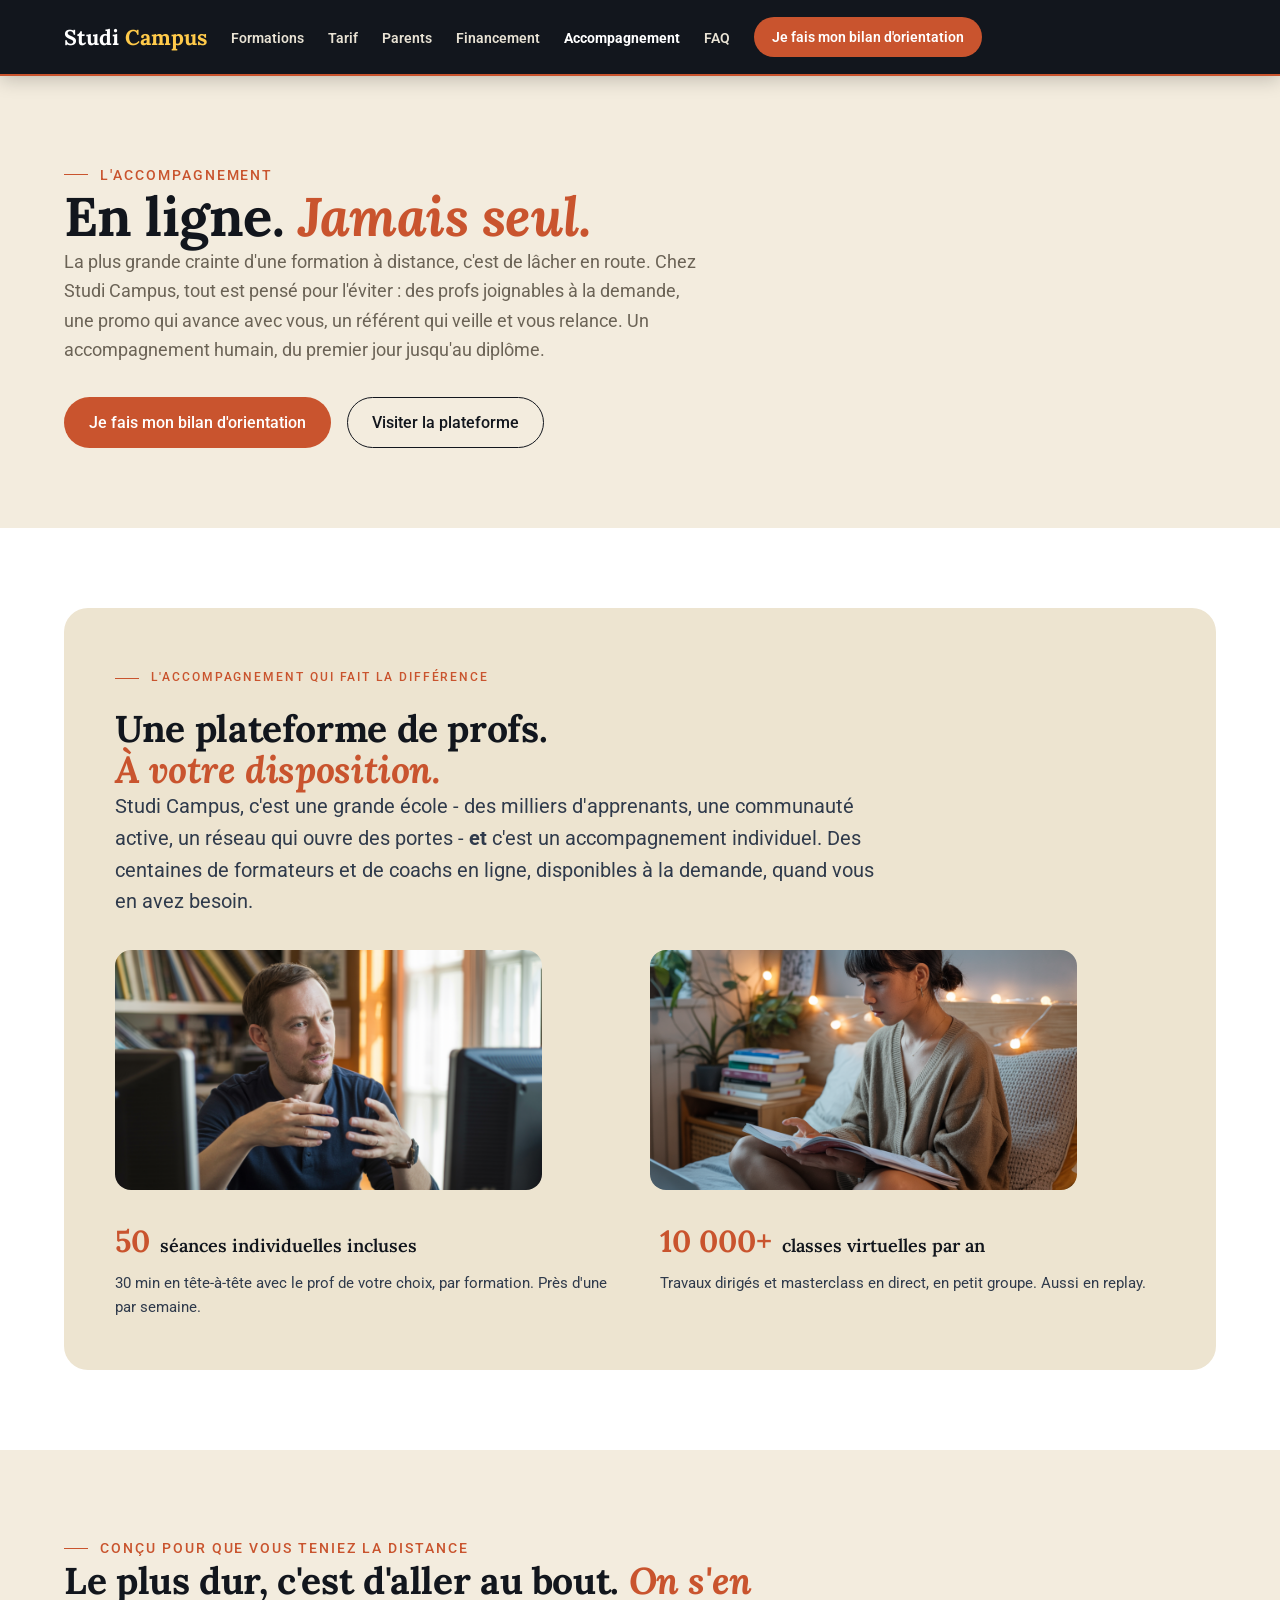
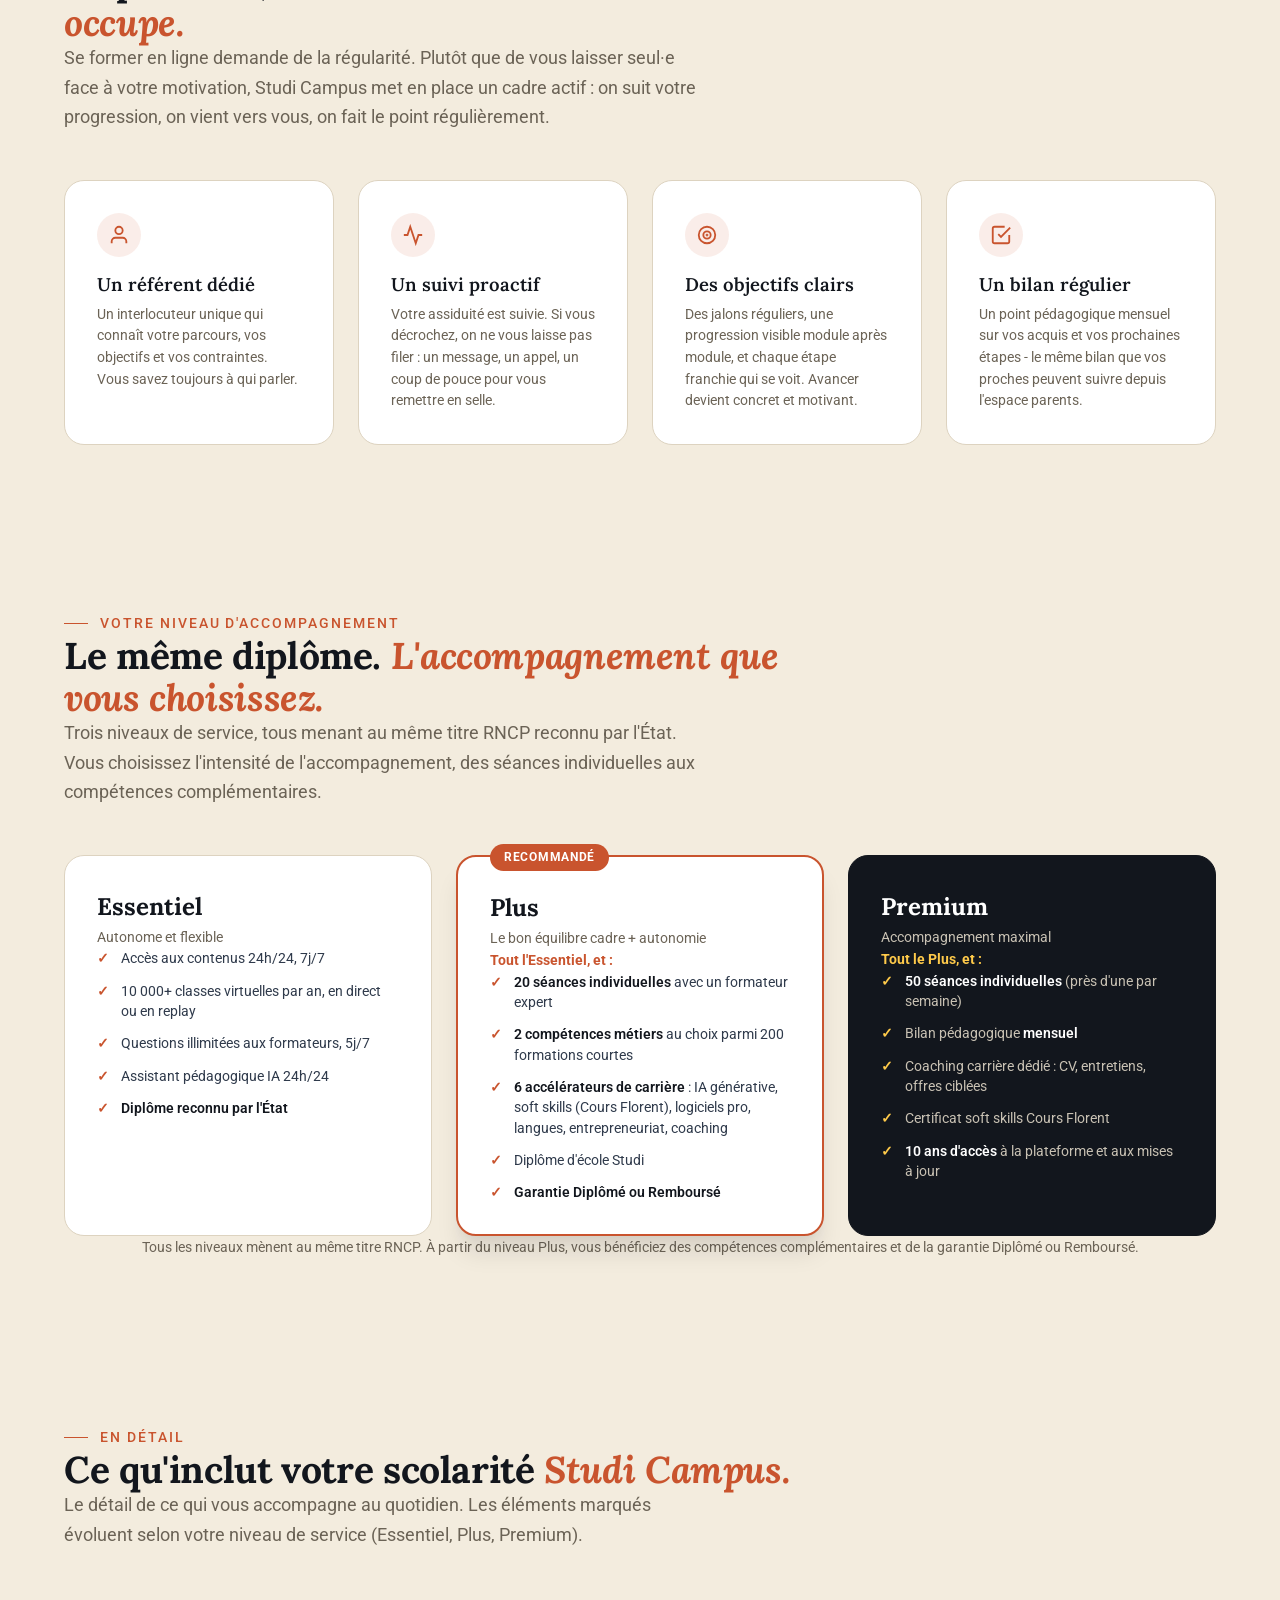
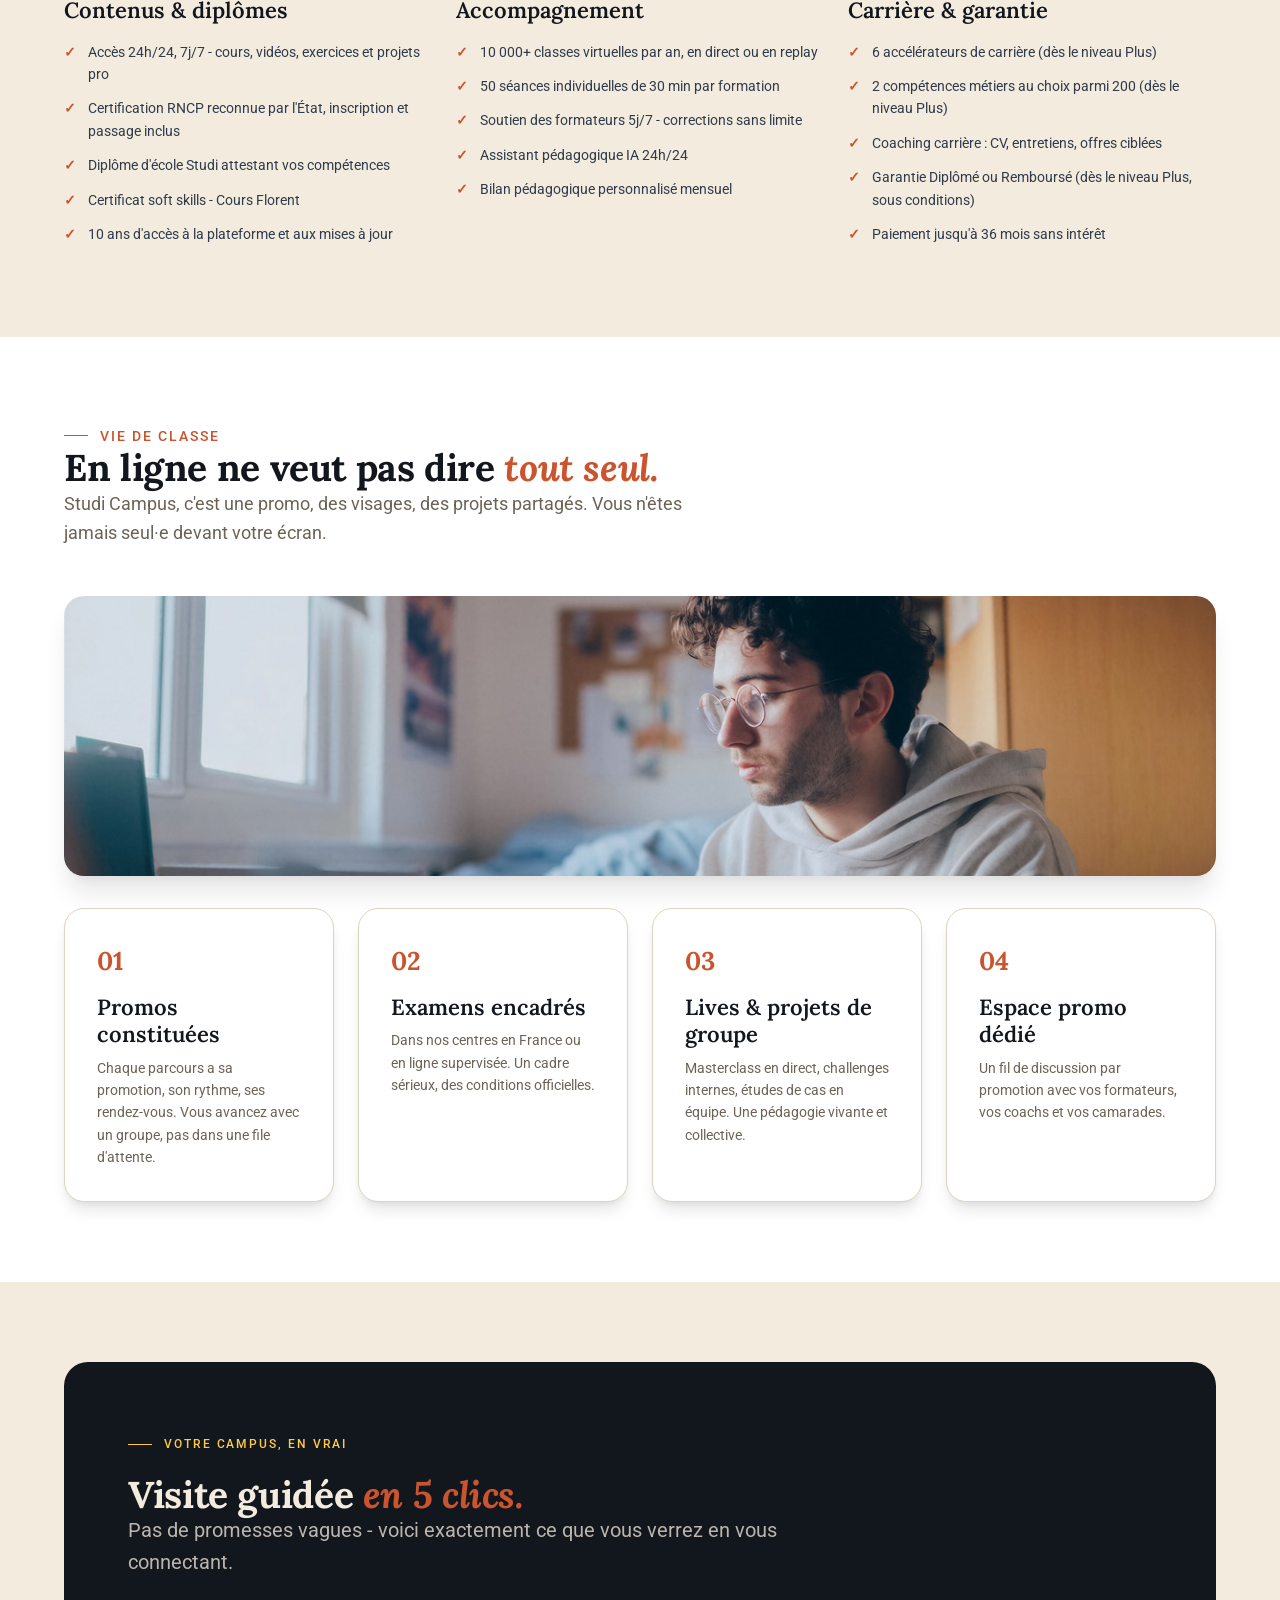
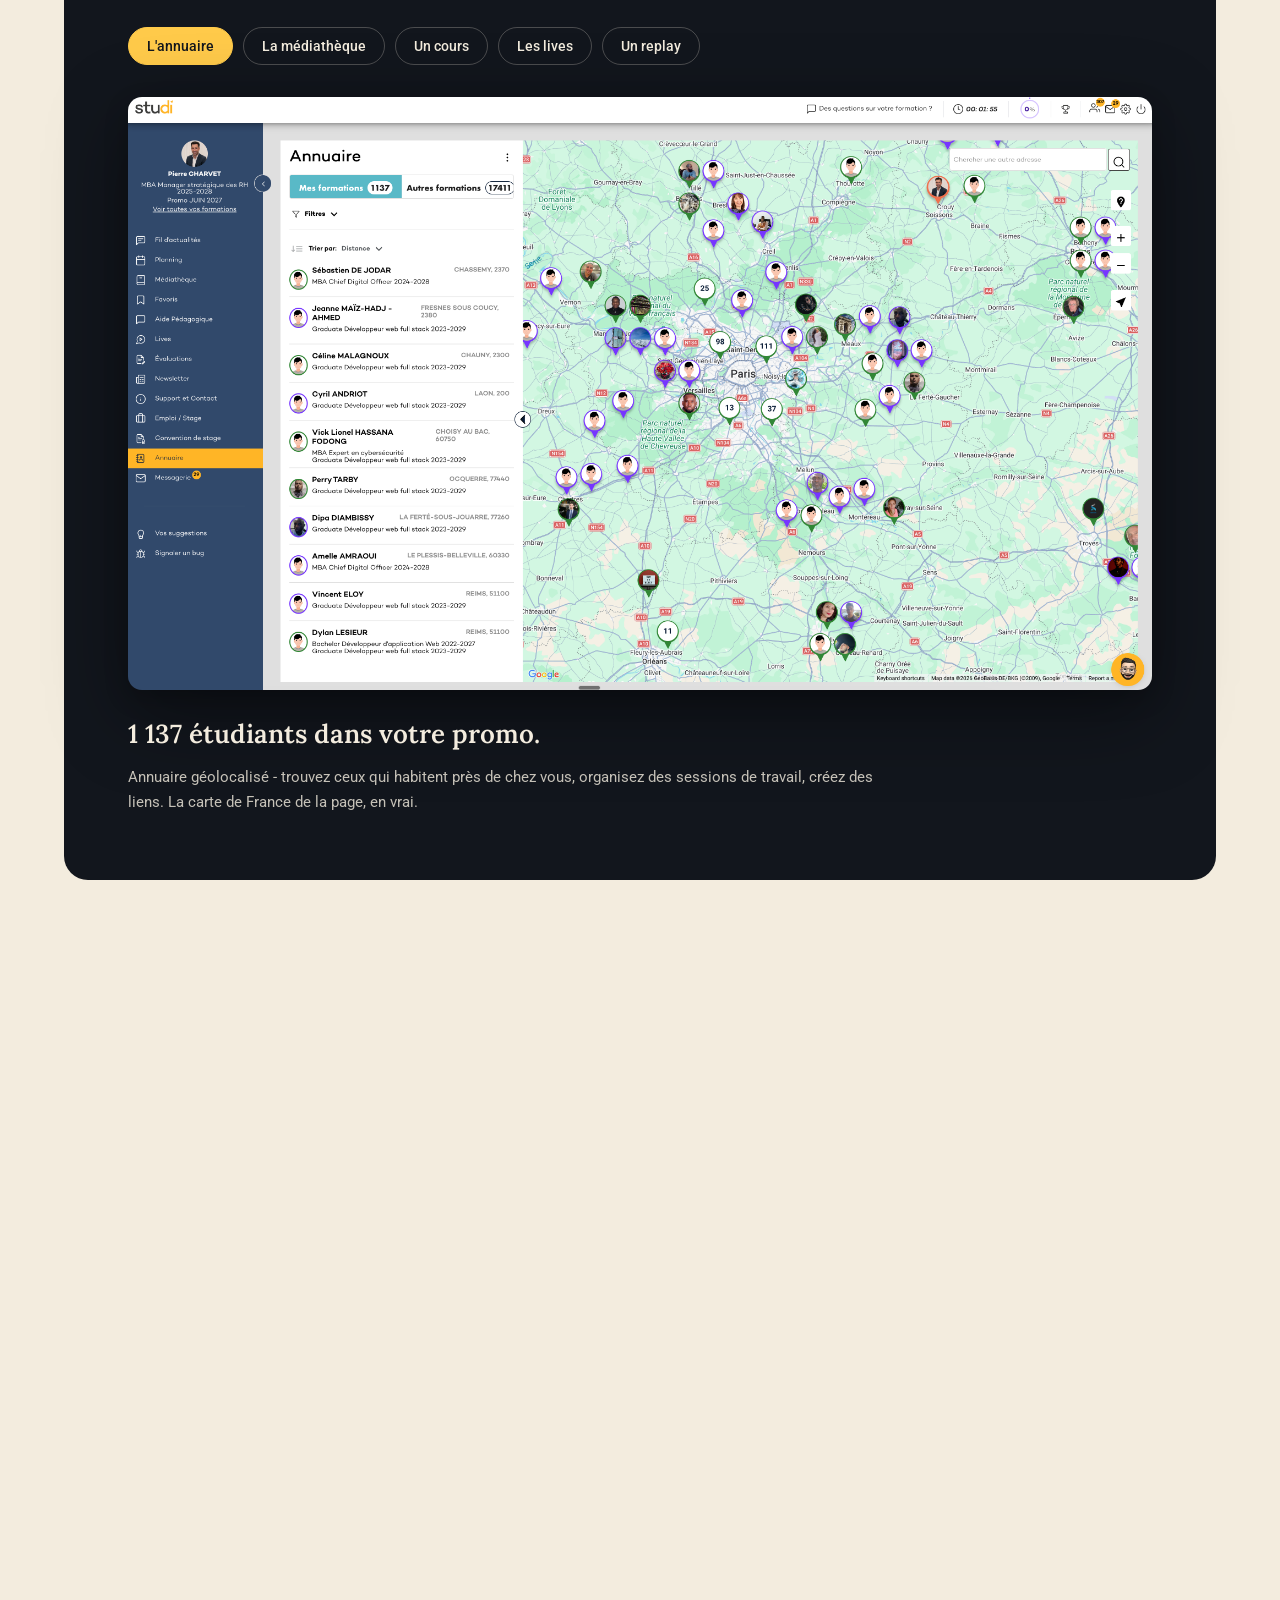
==== commit e83d496b: "feat(campus): allègement home — accompagnement & prix en teasers (décisions Pierre) Home : 24 → 18 l" ====
--- a/accompagnement.html
+++ b/accompagnement.html
@@ -46,7 +46,7 @@
       <a href="campus.html" class="sc-subnav-brand">Studi <span>Campus</span></a>
       <ul class="sc-subnav-links">
         <li><a href="campus.html#formations">Formations</a></li>
-        <li><a href="campus.html#niveaux">Niveaux &amp; tarif</a></li>
+        <li><a href="campus.html#prix">Tarif</a></li>
         <li><a href="parents.html">Parents</a></li>
         <li><a href="financement.html">Financement</a></li>
         <li><a href="accompagnement.html" aria-current="page">Accompagnement</a></li>
@@ -137,6 +137,100 @@
     </div>
   </section>
 
+<section class="sc-lame-w sc-bg-cream" id="niveaux" aria-label="Niveaux de service">
+    <div class="sc-container">
+      <div class="sc-head">
+        <p class="sc-eyebrow">Votre niveau d'accompagnement</p>
+        <h2>Le même diplôme. <span class="sc-em">L'accompagnement que vous choisissez.</span></h2>
+        <p class="sc-lead">Trois niveaux de service, tous menant au même titre RNCP reconnu par l'État. Vous choisissez l'intensité de l'accompagnement, des séances individuelles aux compétences complémentaires.</p>
+      </div>
+
+      <div class="sc-nds">
+        <article class="sc-nds-card">
+          <div class="sc-nds-name">Essentiel</div>
+          <p class="sc-nds-tag">Autonome et flexible</p>
+          <ul class="sc-nds-list">
+            <li>Accès aux contenus 24h/24, 7j/7</li>
+            <li>10 000+ classes virtuelles par an, en direct ou en replay</li>
+            <li>Questions illimitées aux formateurs, 5j/7</li>
+            <li>Assistant pédagogique IA 24h/24</li>
+            <li><b>Diplôme reconnu par l'État</b></li>
+          </ul>
+        </article>
+
+        <article class="sc-nds-card sc-nds-card--reco">
+          <span class="sc-nds-badge">Recommandé</span>
+          <div class="sc-nds-name">Plus</div>
+          <p class="sc-nds-tag">Le bon équilibre cadre + autonomie</p>
+          <p class="sc-nds-plus">Tout l'Essentiel, et&nbsp;:</p>
+          <ul class="sc-nds-list">
+            <li><b>20 séances individuelles</b> avec un formateur expert</li>
+            <li><b>2 compétences métiers</b> au choix parmi 200 formations courtes</li>
+            <li><b>6 accélérateurs de carrière</b> : IA générative, soft skills (Cours Florent), logiciels pro, langues, entrepreneuriat, coaching</li>
+            <li>Diplôme d'école Studi</li>
+            <li><b>Garantie Diplômé ou Remboursé</b></li>
+          </ul>
+        </article>
+
+        <article class="sc-nds-card sc-nds-card--dark">
+          <div class="sc-nds-name">Premium</div>
+          <p class="sc-nds-tag">Accompagnement maximal</p>
+          <p class="sc-nds-plus">Tout le Plus, et&nbsp;:</p>
+          <ul class="sc-nds-list">
+            <li><b>50 séances individuelles</b> (près d'une par semaine)</li>
+            <li>Bilan pédagogique <b>mensuel</b></li>
+            <li>Coaching carrière dédié : CV, entretiens, offres ciblées</li>
+            <li>Certificat soft skills Cours Florent</li>
+            <li><b>10 ans d'accès</b> à la plateforme et aux mises à jour</li>
+          </ul>
+        </article>
+      </div>
+      <p class="sc-nds-foot">Tous les niveaux mènent au même titre RNCP. À partir du niveau Plus, vous bénéficiez des compétences complémentaires et de la garantie Diplômé ou Remboursé.</p>
+    </div>
+  </section>
+
+<section class="sc-lame-w sc-bg-cream" aria-label="Studi Campus Premium">
+    <div class="sc-container">
+      <div class="sc-head">
+        <p class="sc-eyebrow">En détail</p>
+        <h2>Ce qu'inclut votre scolarité <span class="sc-em">Studi Campus.</span></h2>
+        <p class="sc-lead">Le détail de ce qui vous accompagne au quotidien. Les éléments marqués évoluent selon votre niveau de service (Essentiel, Plus, Premium).</p>
+      </div>
+      <div class="sc-grid sc-grid--3" style="margin-top:var(--s48)">
+        <div class="sc-incl">
+          <h3>Contenus &amp; diplômes</h3>
+          <ul>
+            <li>Accès 24h/24, 7j/7 - cours, vidéos, exercices et projets pro</li>
+            <li>Certification RNCP reconnue par l'État, inscription et passage inclus</li>
+            <li>Diplôme d'école Studi attestant vos compétences</li>
+            <li>Certificat soft skills - Cours Florent</li>
+            <li>10 ans d'accès à la plateforme et aux mises à jour</li>
+          </ul>
+        </div>
+        <div class="sc-incl">
+          <h3>Accompagnement</h3>
+          <ul>
+            <li>10 000+ classes virtuelles par an, en direct ou en replay</li>
+            <li>50 séances individuelles de 30 min par formation</li>
+            <li>Soutien des formateurs 5j/7 - corrections sans limite</li>
+            <li>Assistant pédagogique IA 24h/24</li>
+            <li>Bilan pédagogique personnalisé mensuel</li>
+          </ul>
+        </div>
+        <div class="sc-incl">
+          <h3>Carrière &amp; garantie</h3>
+          <ul>
+            <li>6 accélérateurs de carrière (dès le niveau Plus)</li>
+            <li>2 compétences métiers au choix parmi 200 (dès le niveau Plus)</li>
+            <li>Coaching carrière : CV, entretiens, offres ciblées</li>
+            <li>Garantie Diplômé ou Remboursé (dès le niveau Plus, sous conditions)</li>
+            <li>Paiement jusqu'à 36 mois sans intérêt</li>
+          </ul>
+        </div>
+      </div>
+    </div>
+  </section>
+
   <!-- ===== VIE DE CLASSE ===== -->
   <section class="sc-lame-w sc-bg-light" aria-label="Vie de classe">
     <div class="sc-container">
@@ -199,7 +293,34 @@
   </section>
 
   <!-- ===== CTA FINAL ===== -->
-  <section class="sc-lame-w sc-final" id="admission" aria-label="Votre bilan d'orientation">
+  <section class="sc-lame-w sc-bg-cream" aria-label="Votre rythme">
+    <div class="sc-container">
+      <div class="sc-head">
+        <p class="sc-eyebrow">Votre rythme</p>
+        <h2>Inscrivez-vous maintenant. <span class="sc-em">Démarrez quand vous voulez.</span></h2>
+        <p class="sc-lead">Vous vous inscrivez quand vous le décidez et vous démarrez au moment qui vous arrange. Vous avancez à votre rythme, accompagné·e à chaque étape.</p>
+      </div>
+      <div class="sc-grid sc-grid--3" style="margin-top:var(--s48)">
+        <article class="sc-card"><h3>Un bilan d'orientation complet</h3><p>Avant de vous inscrire, un conseiller en formation fait le point avec vous : votre projet, le métier visé et la formation la plus adaptée. Vous démarrez avec un cap clair.</p></article>
+        <article class="sc-card"><h3>Un accompagnement aux examens</h3><p>En cas d'échec à un examen intermédiaire, votre référent pédagogique réévalue votre plan de formation et organise un rattrapage ou un aménagement adapté, sans frais supplémentaires.</p></article>
+        <article class="sc-card"><h3>Un référent dédié</h3><p>Un interlocuteur unique tout au long de votre parcours, joignable 5j/7, qui vous répond sous 24 h ouvrées.</p></article>
+      </div>
+
+      <h3 style="margin-top:var(--s64);font-family:var(--sc-serif);font-weight:600">Une semaine type d'apprenant Studi Campus</h3>
+      <div class="sc-week">
+        <div class="sc-day"><b>Lun</b><span>Cours en direct en classe virtuelle</span><em>3 h</em></div>
+        <div class="sc-day"><b>Mar</b><span>Cours &amp; travaux dirigés</span><em>4 h</em></div>
+        <div class="sc-day"><b>Mer</b><span>Projet de groupe + modules</span><em>3 h</em></div>
+        <div class="sc-day"><b>Jeu</b><span>Séance individuelle + cours</span><em>4 h</em></div>
+        <div class="sc-day"><b>Ven</b><span>Live IA métier + masterclass</span><em>3 h</em></div>
+        <div class="sc-day"><b>Sam</b><span>Révisions &amp; travaux pratiques</span><em>4 h</em></div>
+        <div class="sc-day"><b>Dim</b><span>Repos</span><em>-</em></div>
+      </div>
+      <p class="sc-week-foot">20 à 24 h par semaine · rythme adaptable à votre situation.</p>
+    </div>
+  </section>
+
+<section class="sc-lame-w sc-final" id="admission" aria-label="Votre bilan d'orientation">
     <div class="sc-container" style="text-align:center">
       <p class="sc-eyebrow" style="color:#fff;justify-content:center">Votre bilan d'orientation · 45 minutes · gratuit</p>
       <h2>Voyez par vous-même <span style="font-style:italic">comment on vous accompagne.</span></h2>
--- a/campus.css
+++ b/campus.css
@@ -183,10 +183,21 @@
 @media(min-width:768px){.sc-fast{grid-template-columns:1fr 1fr;}}
 .sc-fast-item{background:var(--sc-white);border:1px solid var(--sc-line);border-radius:var(--r20);padding:var(--s32);box-shadow:var(--sh-sm);}
 .sc-fast-tag{font-size:var(--sc-p2);font-weight:700;letter-spacing:.06em;text-transform:uppercase;color:var(--sc-terracotta);}
-.sc-fast-line{font-family:var(--sc-serif);font-weight:600;font-size:clamp(1.4rem,1.1rem + 1vw,1.9rem);color:var(--sc-navy);margin:var(--s12) 0;display:flex;align-items:baseline;gap:var(--s12);flex-wrap:wrap;}
-.sc-fast-line .sc-fast-arrow{color:var(--sc-terracotta);font-weight:400;}
-.sc-fast-line em{font-style:italic;color:var(--sc-terracotta);font-size:.62em;}
-.sc-fast-desc{font-size:var(--sc-p2);color:var(--sc-text-secondary);margin:0;line-height:1.6;}
+/* Promesse « rythme accéléré » : le DÉLAI est le héros visuel */
+.sc-fast-goal-line{font-family:var(--sc-serif);font-weight:600;font-size:clamp(1.3rem,1rem + .8vw,1.7rem);color:var(--sc-navy);margin:var(--s16) 0 0;}
+.sc-fast-goal-line .sc-fast-arrow{color:var(--sc-text-secondary);font-weight:400;font-style:italic;}
+.sc-fast-time{font-family:var(--sc-serif);font-weight:700;line-height:.9;color:var(--sc-terracotta);font-size:clamp(3.8rem,2.2rem + 6.5vw,5.6rem);margin:var(--s4) 0 var(--s16);letter-spacing:-.01em;}
+.sc-fast-time small{font-size:.3em;font-weight:600;margin-left:.14em;letter-spacing:0;}
+.sc-fast-gain{display:inline-flex;align-items:center;gap:6px;background:var(--sc-yellow);color:var(--sc-navy);font-weight:700;font-size:var(--sc-p3);text-transform:uppercase;letter-spacing:.04em;padding:7px 15px;border-radius:var(--rfull);}
+.sc-fast-gain svg{flex-shrink:0;}
+.sc-fast-desc{font-size:var(--sc-p2);color:var(--sc-text-secondary);margin:var(--s16) 0 0;line-height:1.6;}
+
+/* ===== Stats de teaser (lame Accompagnement résumée + lame Prix résumée) ===== */
+.sc-accs{display:grid;gap:var(--s24);margin-top:var(--s48);text-align:center;}
+@media(min-width:640px){.sc-accs{grid-template-columns:repeat(3,1fr);}}
+.sc-accs-item b{display:block;font-family:var(--sc-serif);font-weight:700;font-size:clamp(2.4rem,1.6rem + 3vw,3.4rem);color:var(--sc-terracotta);line-height:1;}
+.sc-accs-item span{display:block;margin-top:var(--s12);font-size:var(--sc-p2);color:var(--sc-text-secondary);line-height:1.45;}
+.sc-bg-dark .sc-accs-item span{color:#C9C2B4;}
 
 /* ============ GAGNER DU TEMPS (Bac+3 en 2 ans) ============ */
 .sc-step{display:flex;flex-direction:column;gap:var(--s8);height:100%;}
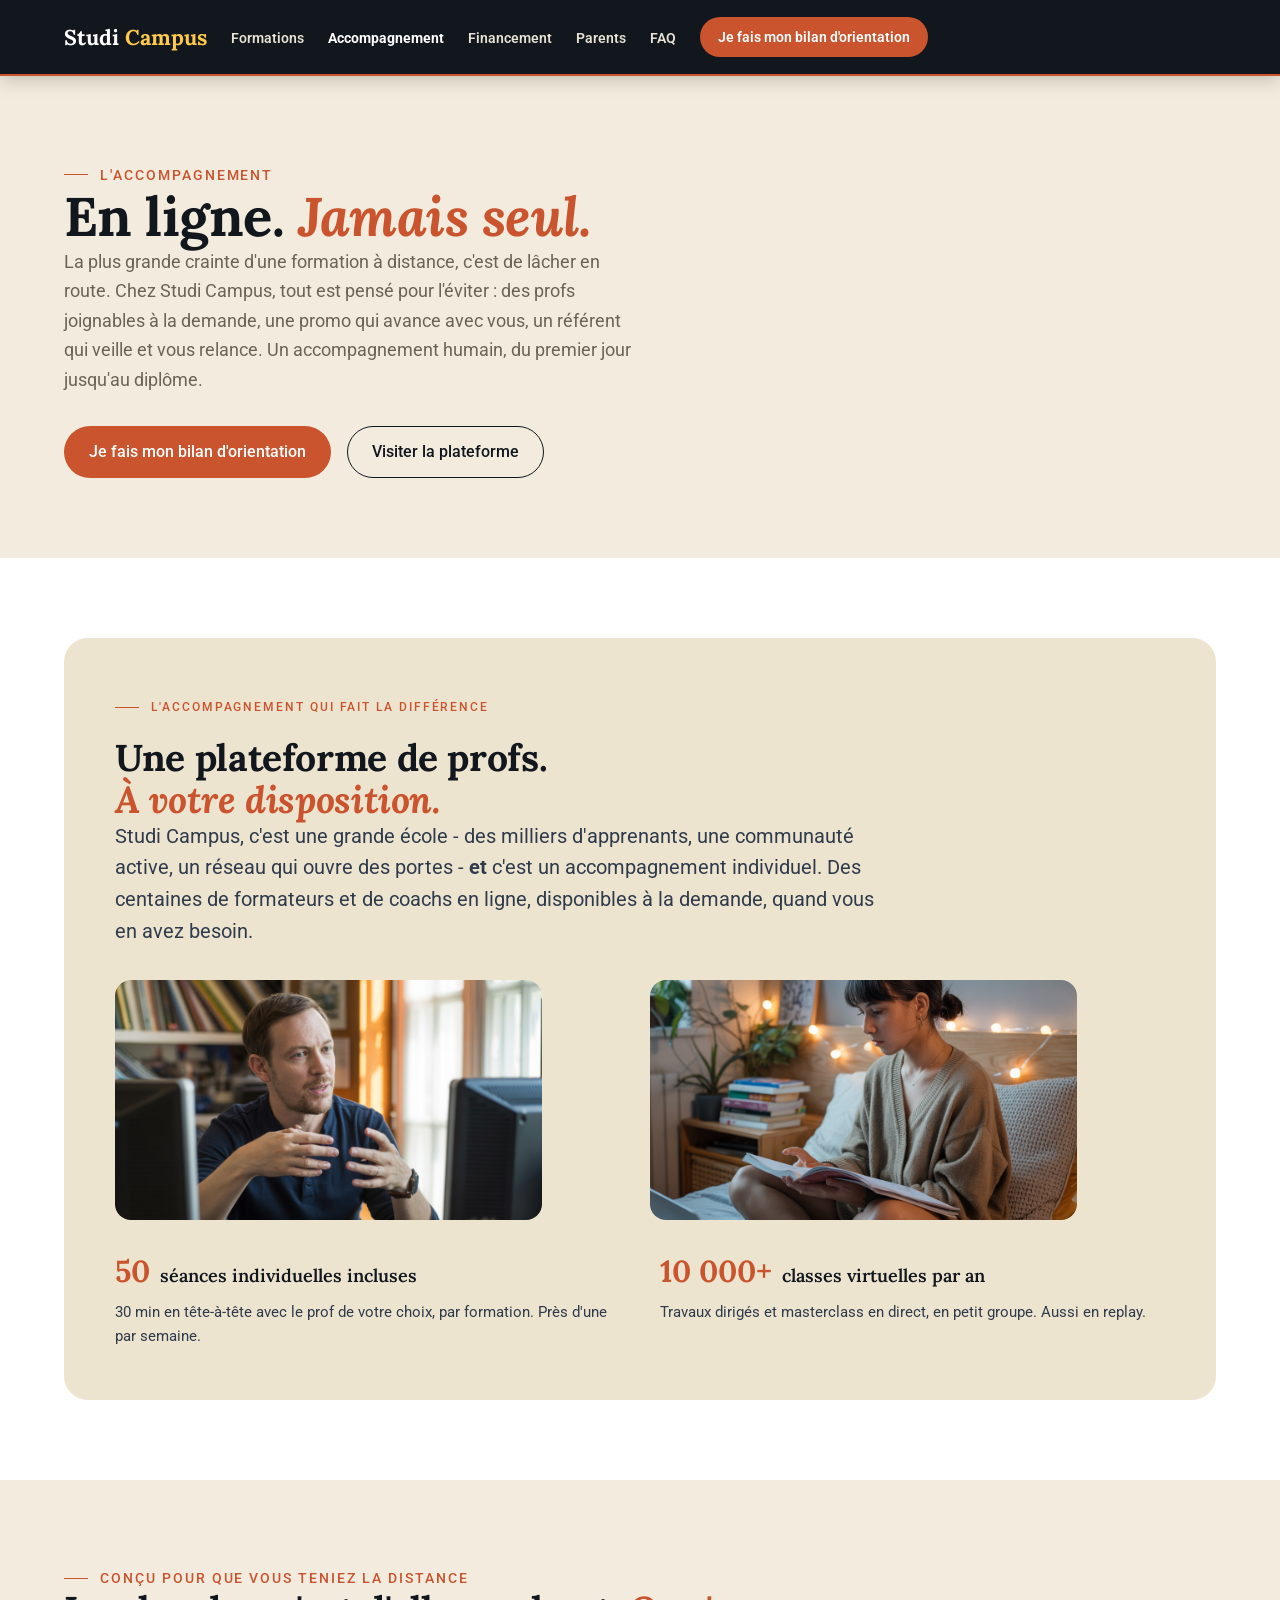
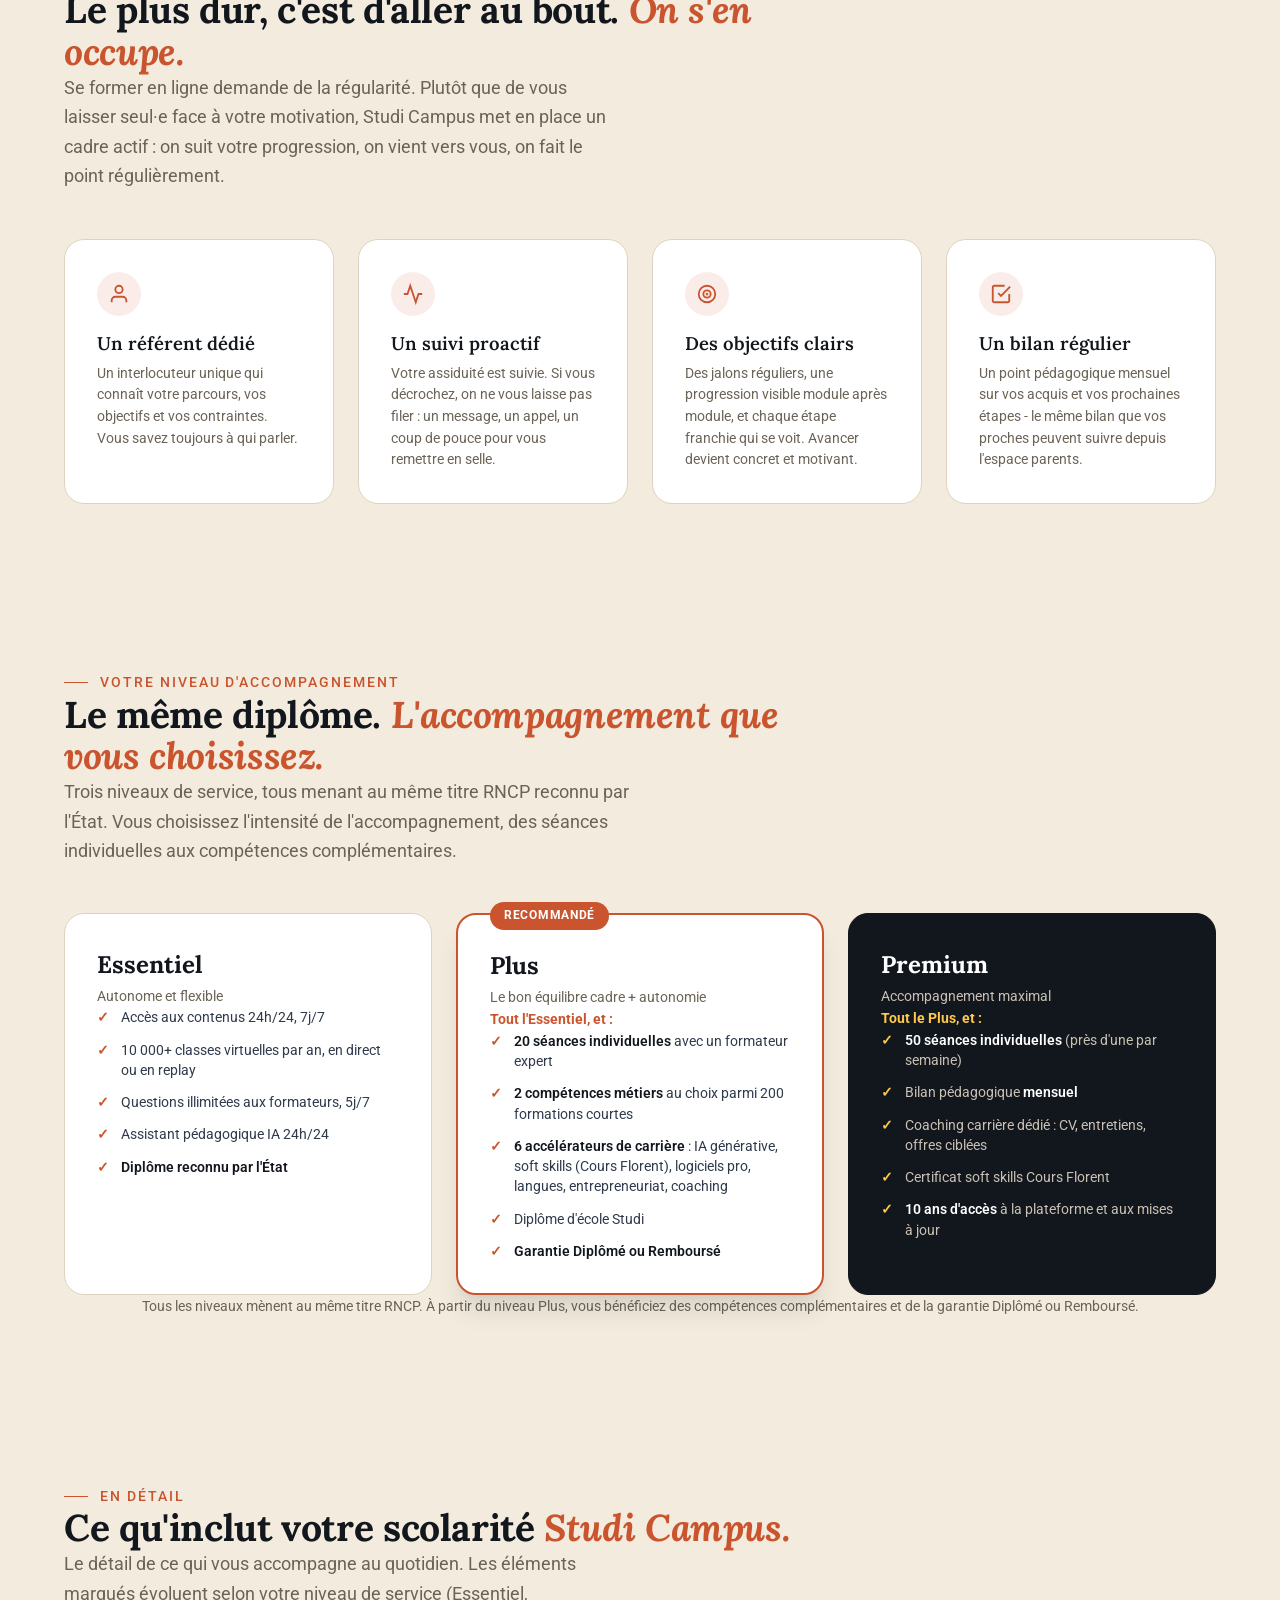
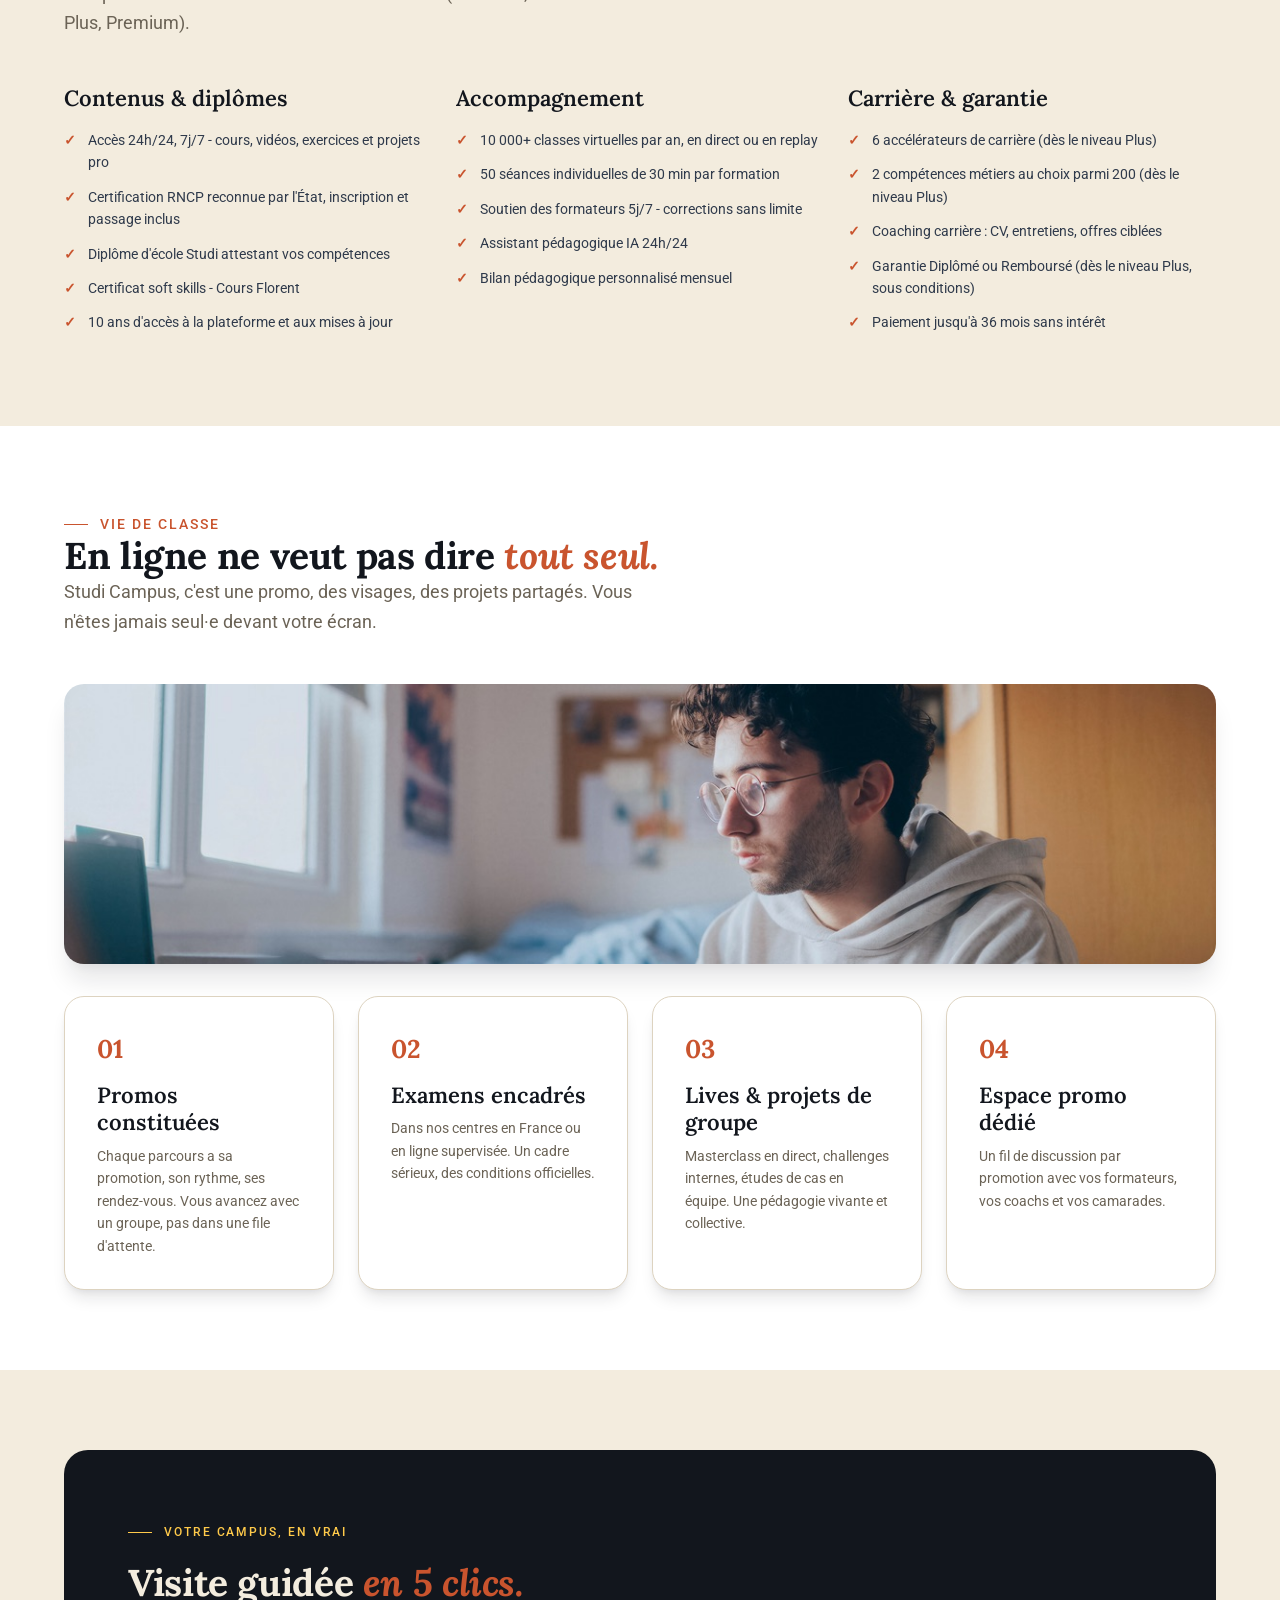
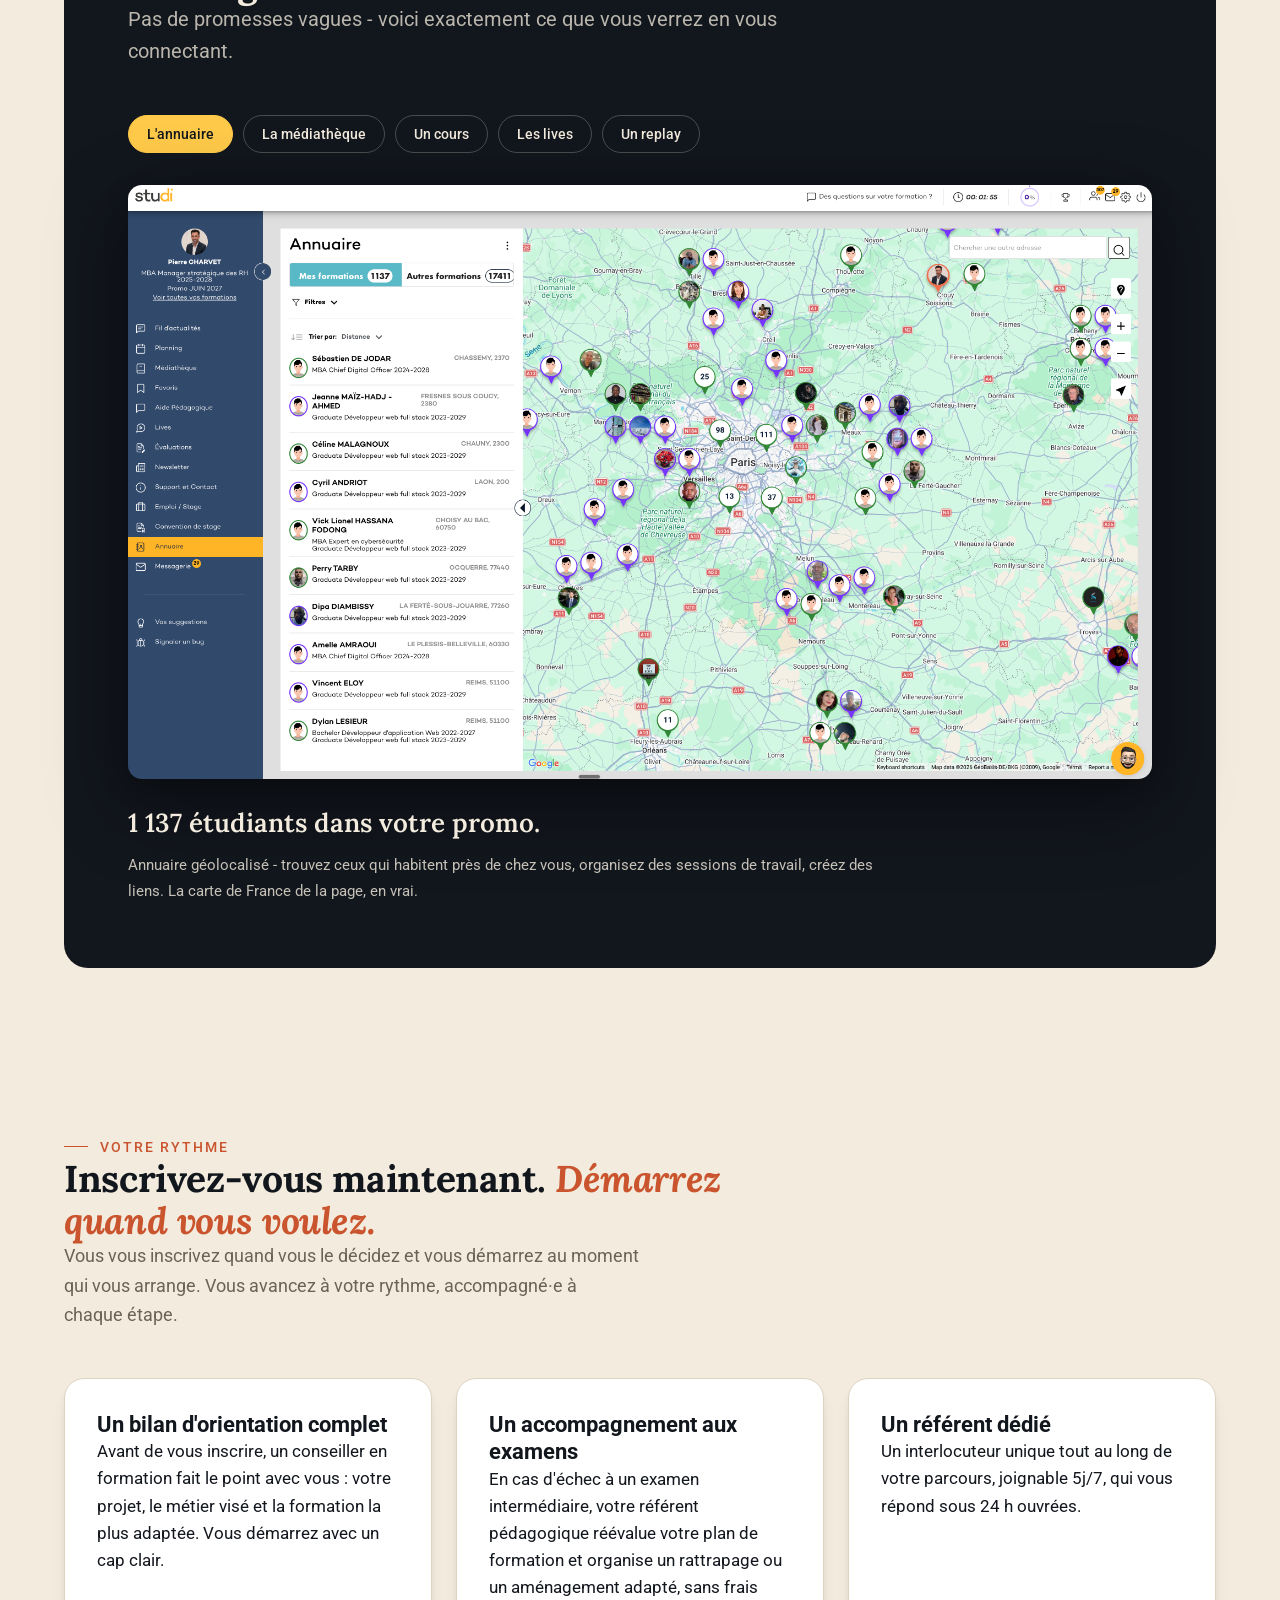
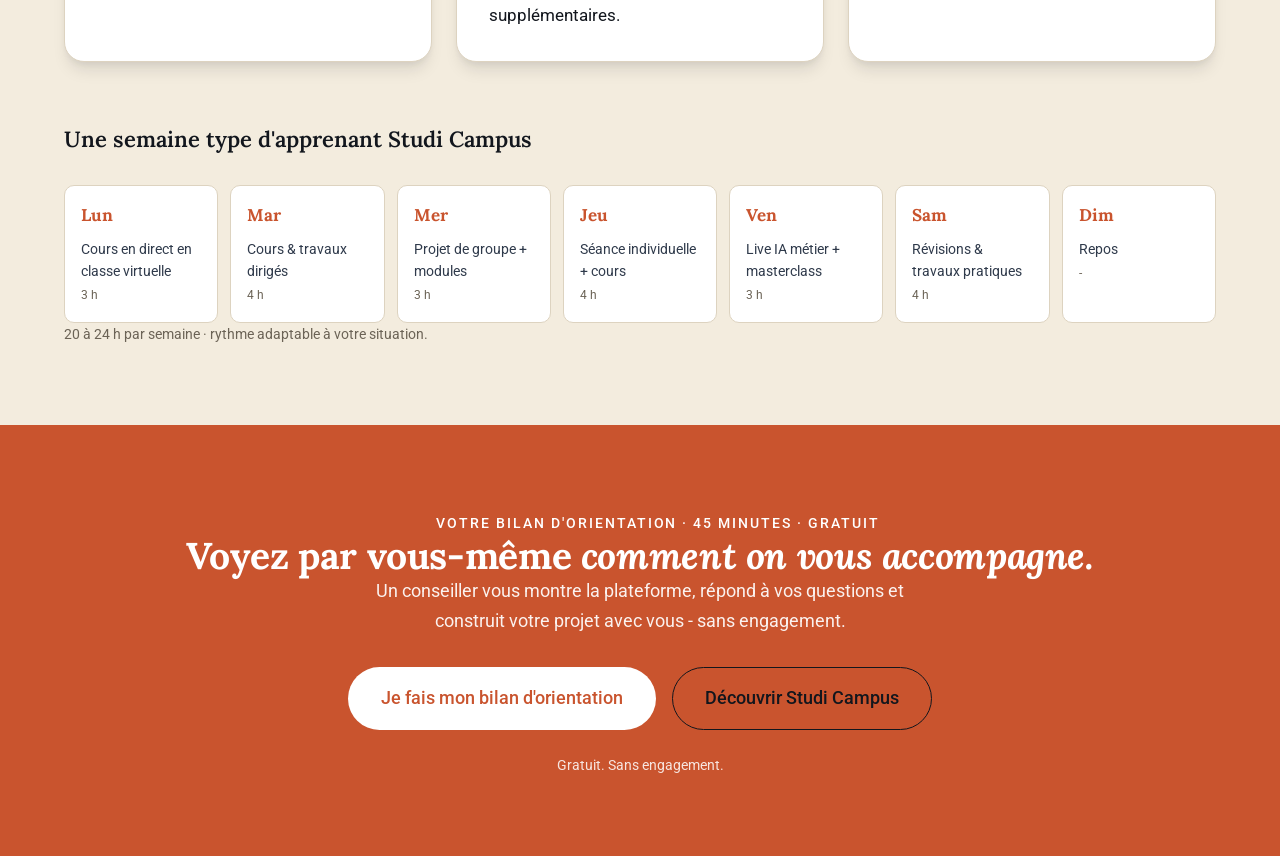
==== commit 9235df6b: "feat(campus): grille tarifaire Financement + prix home sobre + retrait Trajectoire/Tarif Décisions P" ====
--- a/accompagnement.html
+++ b/accompagnement.html
@@ -46,10 +46,9 @@
       <a href="campus.html" class="sc-subnav-brand">Studi <span>Campus</span></a>
       <ul class="sc-subnav-links">
         <li><a href="campus.html#formations">Formations</a></li>
-        <li><a href="campus.html#prix">Tarif</a></li>
+        <li><a href="accompagnement.html" aria-current="page">Accompagnement</a></li>
+        <li><a href="financement.html">Financement</a></li>
         <li><a href="parents.html">Parents</a></li>
-        <li><a href="financement.html">Financement</a></li>
-        <li><a href="accompagnement.html" aria-current="page">Accompagnement</a></li>
         <li><a href="campus.html#faq">FAQ</a></li>
       </ul>
       <a href="#admission" class="sc-subnav-cta"><span class="sc-cta-long">Je fais mon bilan d'orientation</span><span class="sc-cta-short">Bilan d'orientation</span></a>
--- a/campus.css
+++ b/campus.css
@@ -59,7 +59,7 @@
 .sc-eyebrow::before{content:"";width:24px;height:1px;background:var(--sc-terracotta);}
 .sc-lame-w.sc-bg-dark .sc-eyebrow{color:var(--sc-yellow);}
 .sc-lame-w.sc-bg-dark .sc-eyebrow::before{background:var(--sc-yellow);}
-.sc-lead{font-size:1.15rem;color:var(--sc-text-secondary);max-width:64ch;}
+.sc-lead{font-size:1.15rem;color:var(--sc-text-secondary);max-width:58ch;text-wrap:pretty;}
 .sc-lame-w.sc-bg-dark .sc-lead{color:#C9C2B4;}
 .sc-head{max-width:48rem;}
 
@@ -195,9 +195,10 @@
 /* ===== Stats de teaser (lame Accompagnement résumée + lame Prix résumée) ===== */
 .sc-accs{display:grid;gap:var(--s24);margin-top:var(--s48);text-align:center;}
 @media(min-width:640px){.sc-accs{grid-template-columns:repeat(3,1fr);}}
-.sc-accs-item b{display:block;font-family:var(--sc-serif);font-weight:700;font-size:clamp(2.4rem,1.6rem + 3vw,3.4rem);color:var(--sc-terracotta);line-height:1;}
+.sc-accs-item b{display:block;font-family:var(--sc-serif);font-weight:700;font-size:clamp(2.4rem,1.6rem + 3vw,3.4rem);color:var(--sc-terracotta);line-height:1;white-space:nowrap;}
 .sc-accs-item span{display:block;margin-top:var(--s12);font-size:var(--sc-p2);color:var(--sc-text-secondary);line-height:1.45;}
 .sc-bg-dark .sc-accs-item span{color:#C9C2B4;}
+@media(min-width:640px){.sc-accs--duo{grid-template-columns:repeat(2,1fr);max-width:46rem;margin-left:auto;margin-right:auto;}}
 
 /* ============ GAGNER DU TEMPS (Bac+3 en 2 ans) ============ */
 .sc-step{display:flex;flex-direction:column;gap:var(--s8);height:100%;}
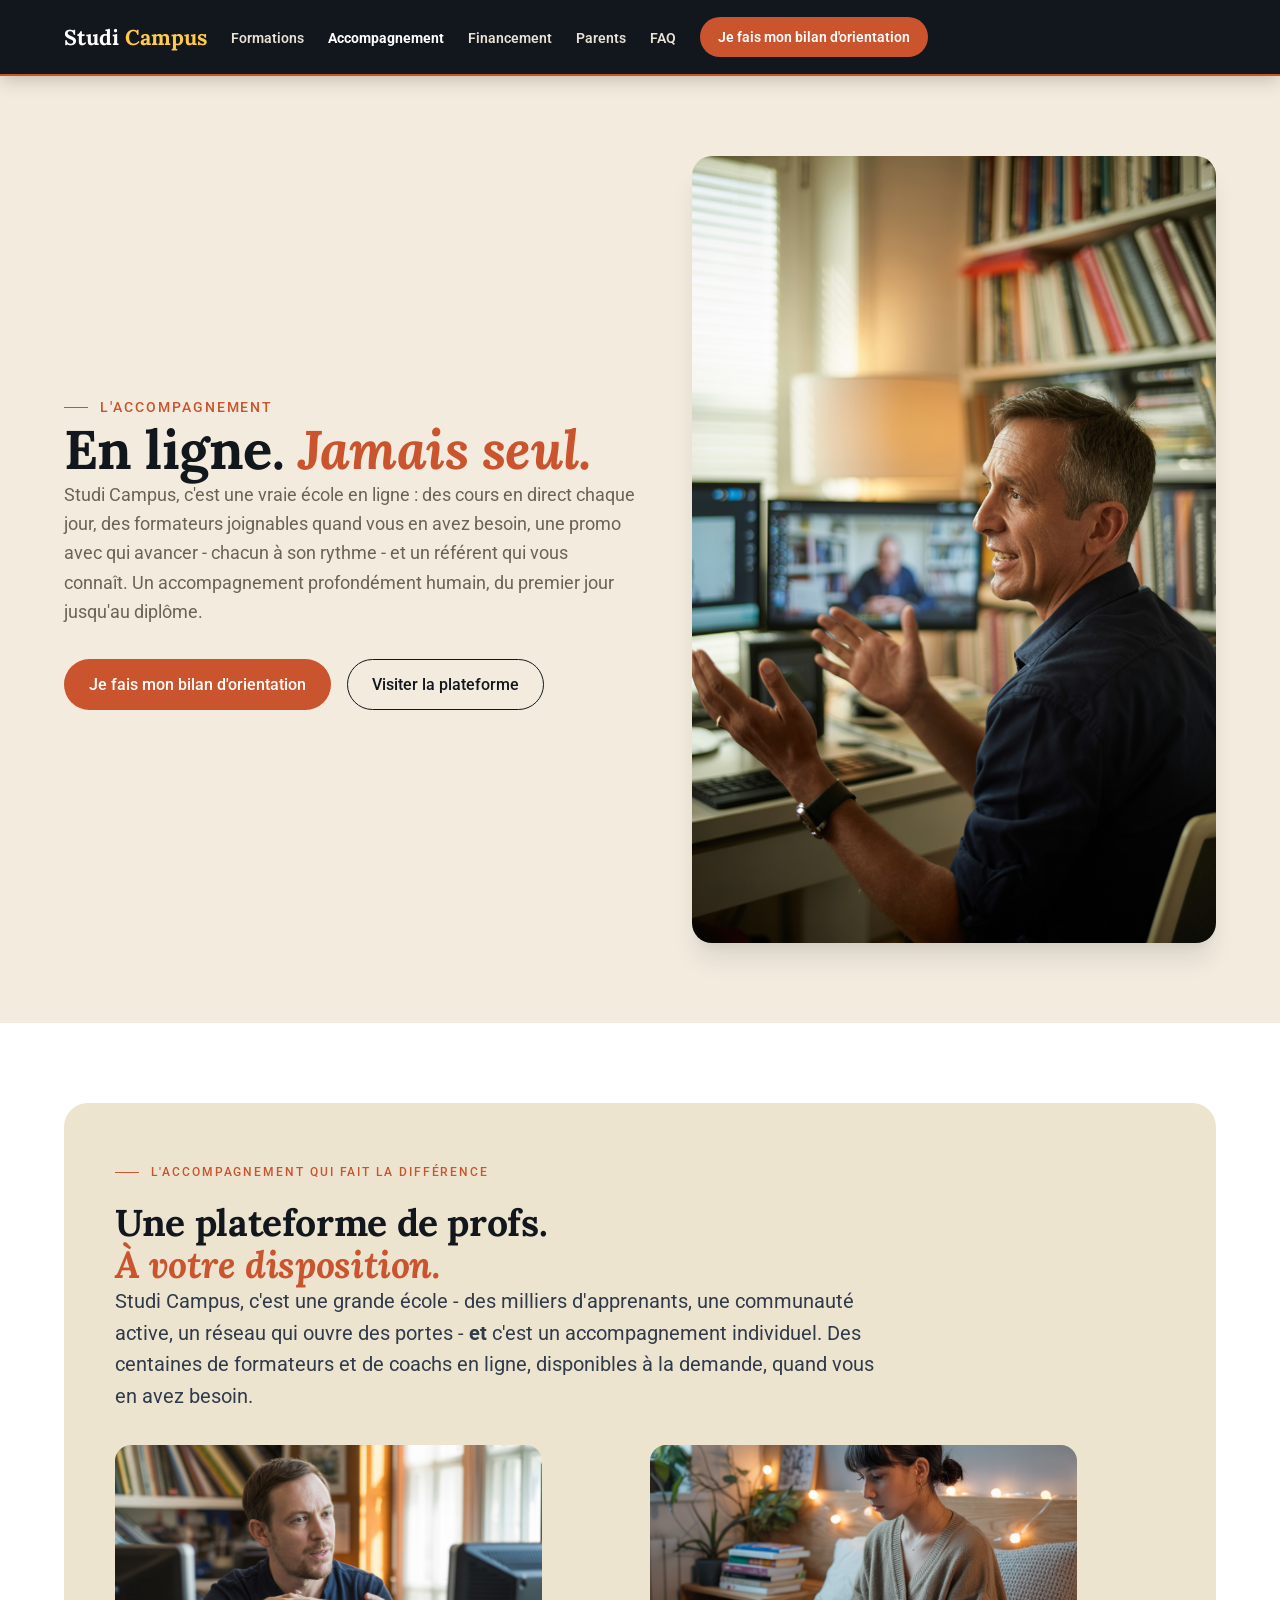
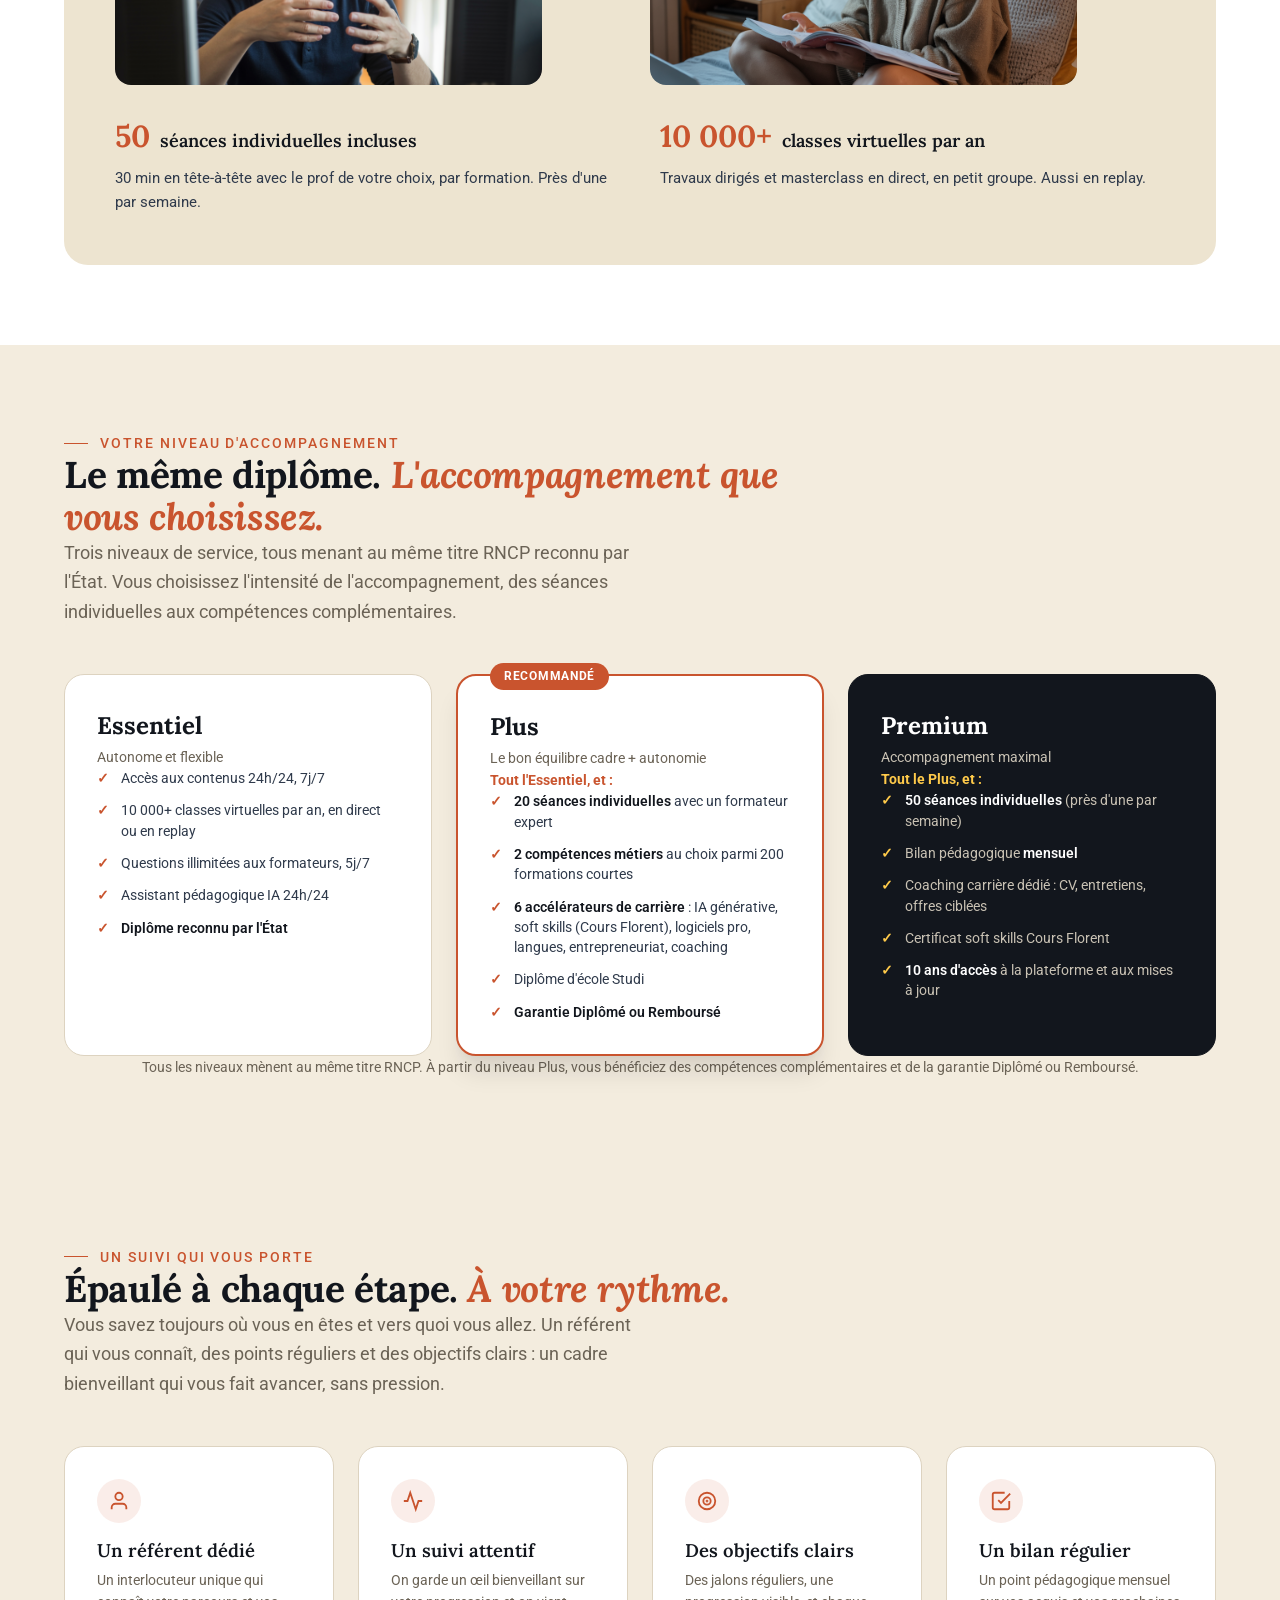
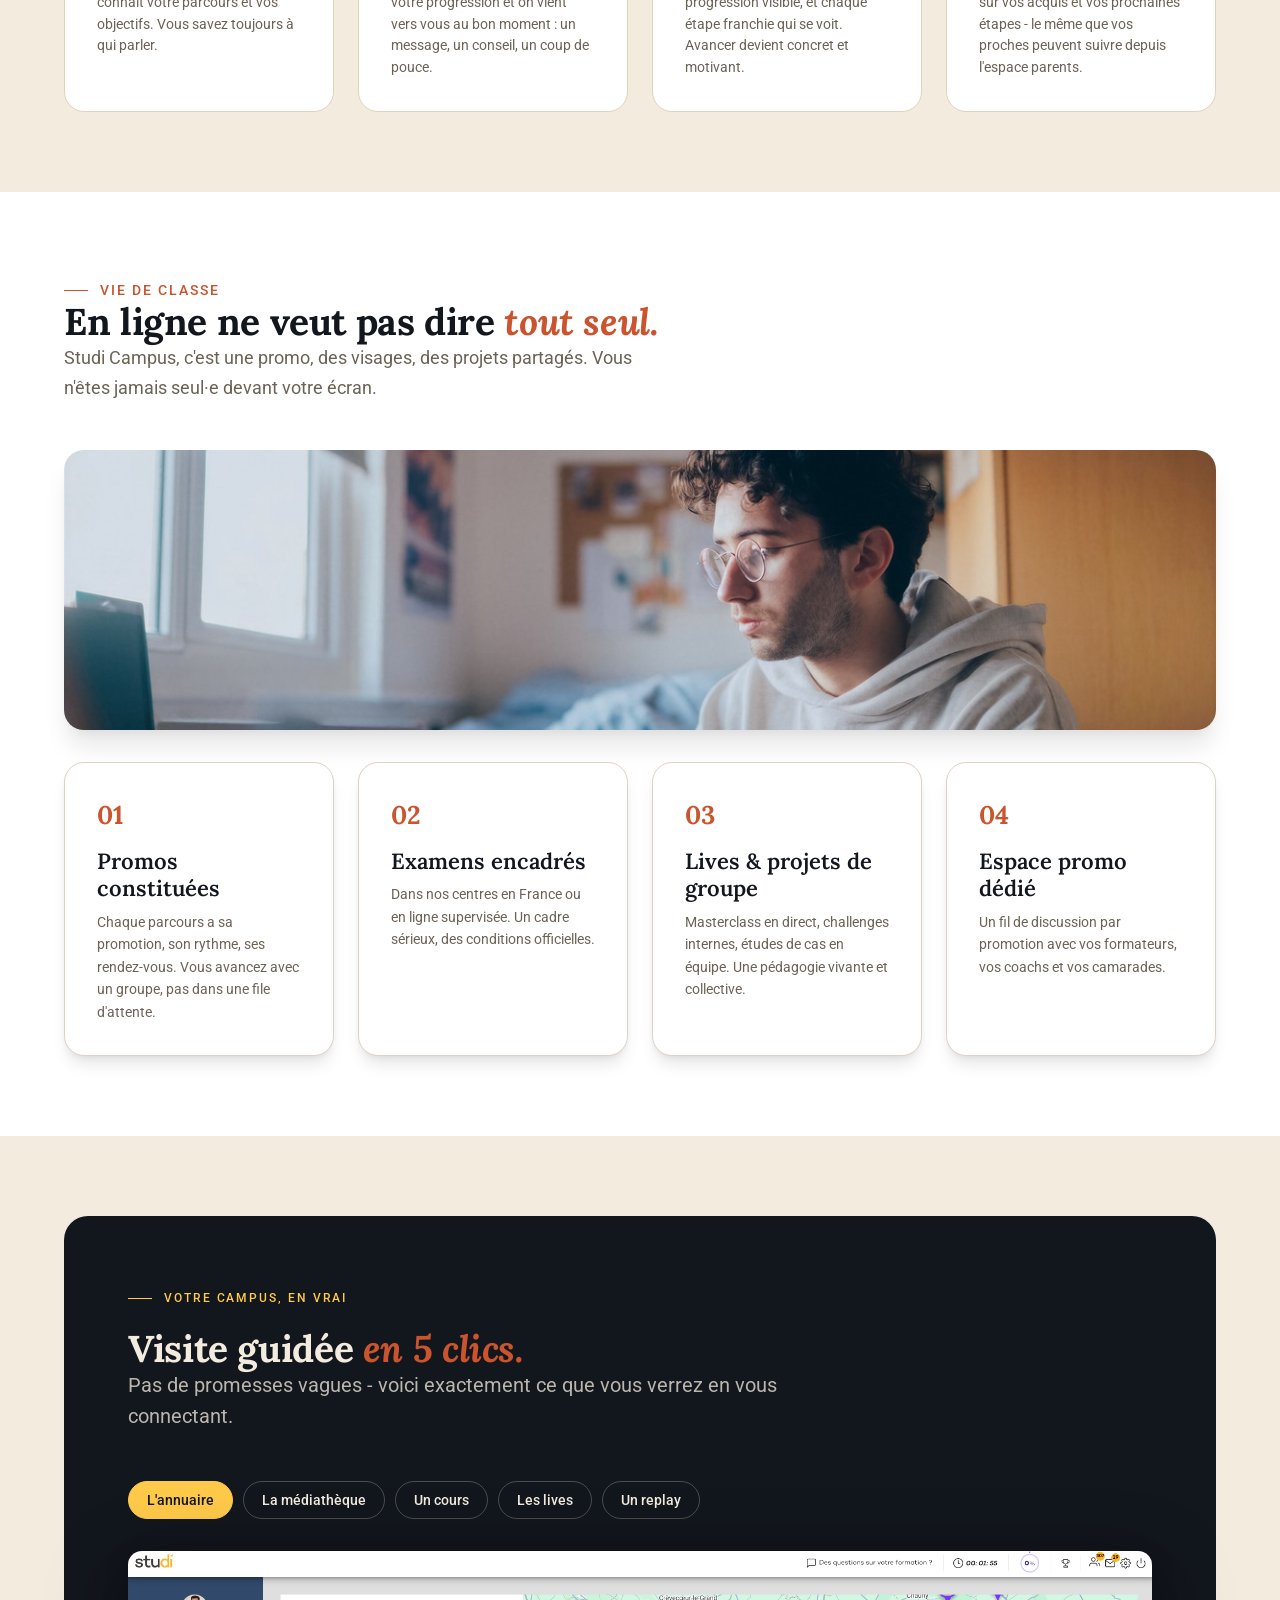
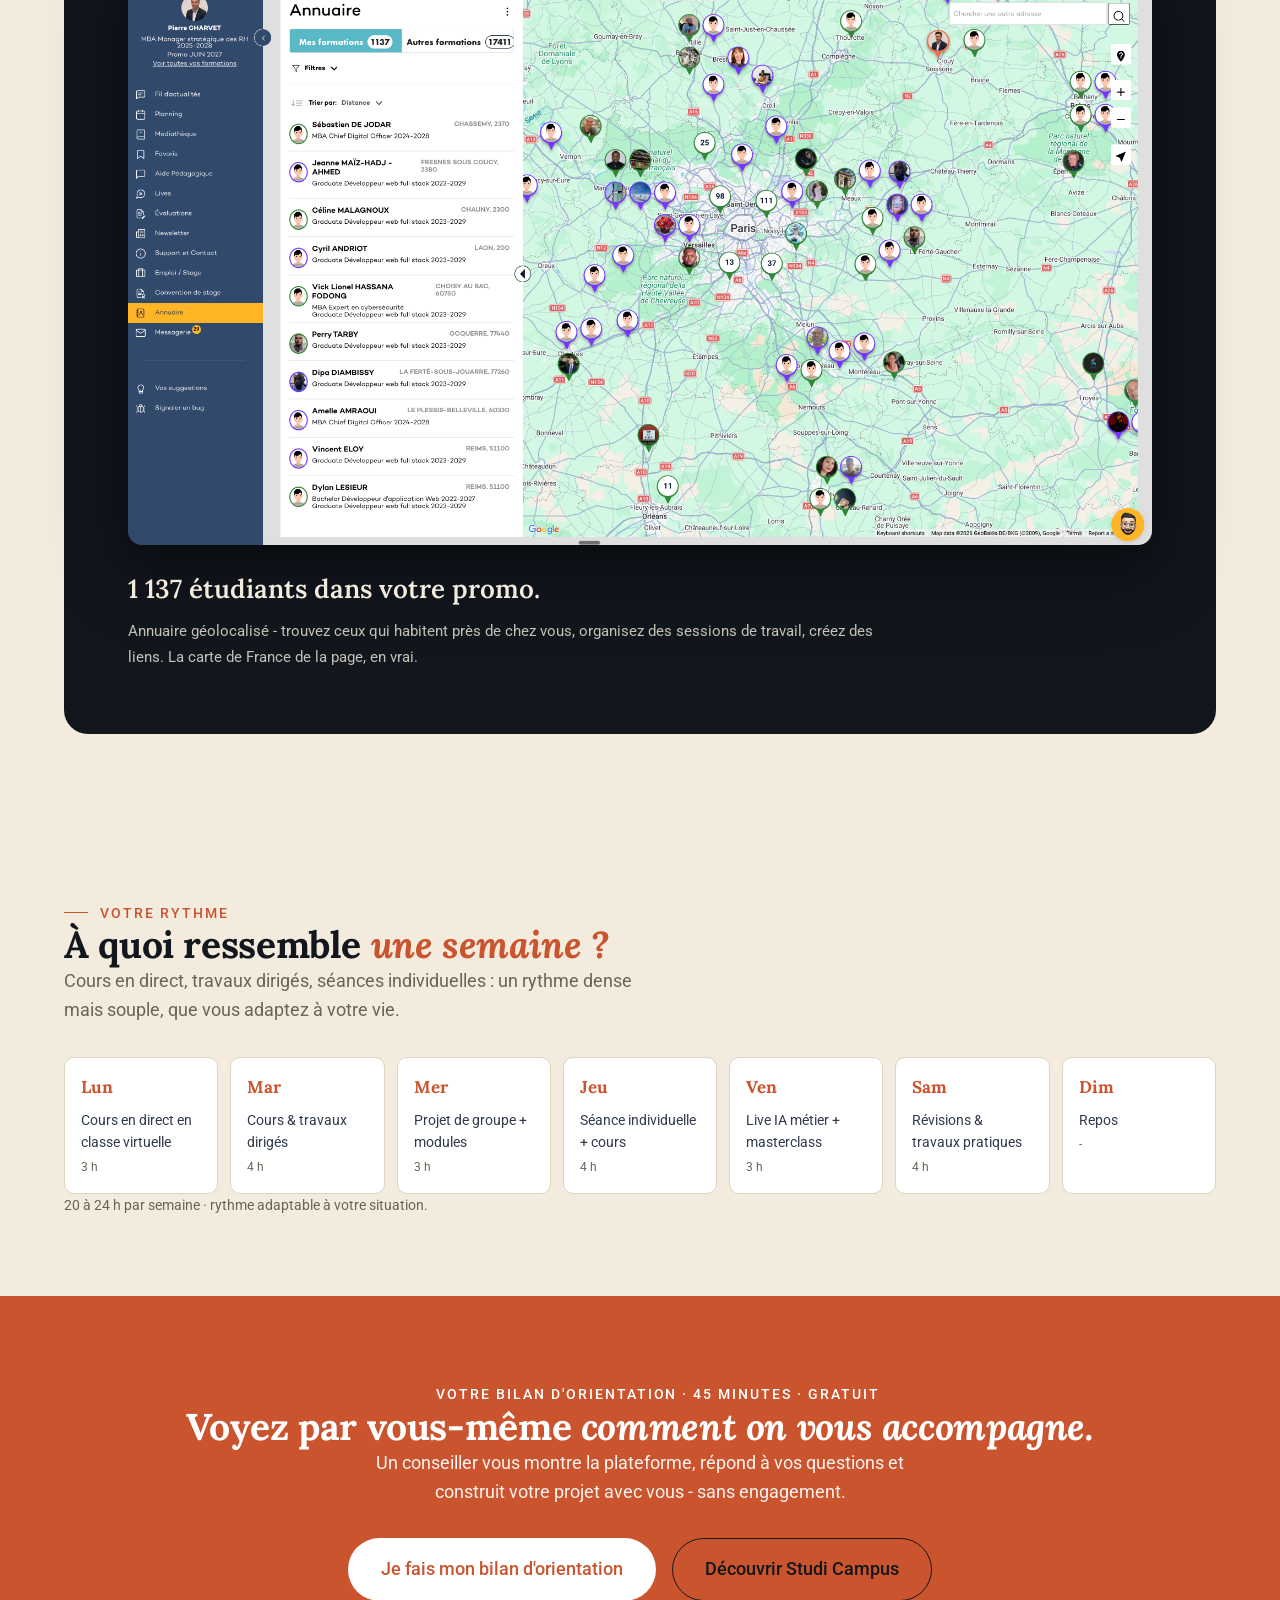
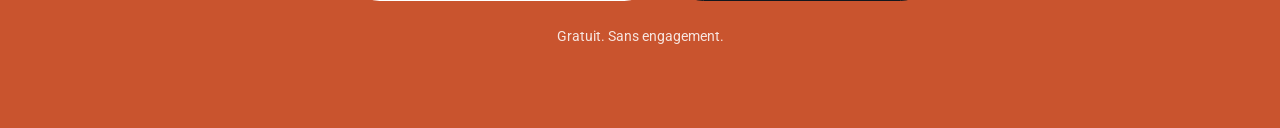
==== commit 25688530: "feat(campus): home prix Premium + page Accompagnement dé-dramatisée & resserrée HOME : base prix = B" ====
--- a/accompagnement.html
+++ b/accompagnement.html
@@ -33,6 +33,10 @@
 .sc-coach-card .sc-coach-ico svg{width:22px;height:22px;stroke:var(--sc-terracotta);fill:none;stroke-width:2;}
 .sc-coach-card h3{font-family:var(--sc-serif);font-weight:600;font-size:1.15rem;margin-bottom:var(--s8);}
 .sc-coach-card p{font-size:var(--sc-p2);color:var(--sc-text-secondary);line-height:1.55;}
+.ac-hero{display:grid;gap:var(--s48);align-items:center;}
+@media(min-width:900px){.ac-hero{grid-template-columns:1.05fr .95fr;}}
+.ac-hero img{width:100%;height:auto;aspect-ratio:4/3;max-height:440px;object-fit:cover;border-radius:var(--r20);box-shadow:var(--sh-md);}
+@media(min-width:900px){.ac-hero img{aspect-ratio:auto;height:100%;max-height:none;}}
 </style>
 </head>
 <body style="margin:0;background:#F3ECDE;">
@@ -56,16 +60,20 @@
   </nav>
 
   <!-- ===== HERO ===== -->
+    <!-- ===== HERO (2 colonnes : texte + photo) ===== -->
   <section class="sc-lame-w sc-bg-cream" aria-label="L'accompagnement Studi Campus">
     <div class="sc-container">
-      <div class="sc-head">
-        <p class="sc-eyebrow">L'accompagnement</p>
-        <h1>En ligne. <span class="sc-em">Jamais seul.</span></h1>
-        <p class="sc-lead">La plus grande crainte d'une formation à distance, c'est de lâcher en route. Chez Studi Campus, tout est pensé pour l'éviter : des profs joignables à la demande, une promo qui avance avec vous, un référent qui veille et vous relance. Un accompagnement humain, du premier jour jusqu'au diplôme.</p>
-        <div class="sc-btn-row">
-          <a href="#admission" class="sc-btn sc-btn--1"><span>Je fais mon bilan d'orientation</span></a>
-          <a href="#visite" class="sc-btn sc-btn--2"><span>Visiter la plateforme</span></a>
-        </div>
+      <div class="ac-hero">
+        <div>
+          <p class="sc-eyebrow">L'accompagnement</p>
+          <h1>En ligne. <span class="sc-em">Jamais seul.</span></h1>
+          <p class="sc-lead">Studi Campus, c'est une vraie école en ligne : des cours en direct chaque jour, des formateurs joignables quand vous en avez besoin, une promo avec qui avancer - chacun à son rythme - et un référent qui vous connaît. Un accompagnement profondément humain, du premier jour jusqu'au diplôme.</p>
+          <div class="sc-btn-row">
+            <a href="#admission" class="sc-btn sc-btn--1"><span>Je fais mon bilan d'orientation</span></a>
+            <a href="#visite" class="sc-btn sc-btn--2"><span>Visiter la plateforme</span></a>
+          </div>
+        </div>
+        <img src="assets/prof_homme-visio.jpg" alt="Formateur Studi Campus en visio avec un etudiant" loading="lazy" onerror="this.style.display='none'">
       </div>
     </div>
   </section>
@@ -99,39 +107,6 @@
             <p class="profs-modalite-desc">Travaux dirigés et masterclass en direct, en petit groupe. Aussi en replay.</p>
           </div>
         </div>
-      </div>
-    </div>
-  </section>
-
-  <!-- ===== ALLER AU BOUT - coaching & motivation (retour Benoît) ===== -->
-  <section class="sc-lame-w sc-bg-cream" aria-label="Aller au bout">
-    <div class="sc-container">
-      <div class="sc-head">
-        <p class="sc-eyebrow">Conçu pour que vous teniez la distance</p>
-        <h2>Le plus dur, c'est d'aller au bout. <span class="sc-em">On s'en occupe.</span></h2>
-        <p class="sc-lead">Se former en ligne demande de la régularité. Plutôt que de vous laisser seul·e face à votre motivation, Studi Campus met en place un cadre actif : on suit votre progression, on vient vers vous, on fait le point régulièrement.</p>
-      </div>
-      <div class="sc-coach-grid">
-        <article class="sc-coach-card">
-          <div class="sc-coach-ico" aria-hidden="true"><svg viewBox="0 0 24 24"><path d="M20 21v-2a4 4 0 0 0-4-4H8a4 4 0 0 0-4 4v2"/><circle cx="12" cy="7" r="4"/></svg></div>
-          <h3>Un référent dédié</h3>
-          <p>Un interlocuteur unique qui connaît votre parcours, vos objectifs et vos contraintes. Vous savez toujours à qui parler.</p>
-        </article>
-        <article class="sc-coach-card">
-          <div class="sc-coach-ico" aria-hidden="true"><svg viewBox="0 0 24 24"><path d="M22 12h-4l-3 9L9 3l-3 9H2"/></svg></div>
-          <h3>Un suivi proactif</h3>
-          <p>Votre assiduité est suivie. Si vous décrochez, on ne vous laisse pas filer : un message, un appel, un coup de pouce pour vous remettre en selle.</p>
-        </article>
-        <article class="sc-coach-card">
-          <div class="sc-coach-ico" aria-hidden="true"><svg viewBox="0 0 24 24"><circle cx="12" cy="12" r="9"/><circle cx="12" cy="12" r="4"/><circle cx="12" cy="12" r="0.5" fill="currentColor"/></svg></div>
-          <h3>Des objectifs clairs</h3>
-          <p>Des jalons réguliers, une progression visible module après module, et chaque étape franchie qui se voit. Avancer devient concret et motivant.</p>
-        </article>
-        <article class="sc-coach-card">
-          <div class="sc-coach-ico" aria-hidden="true"><svg viewBox="0 0 24 24"><path d="M9 11l3 3L22 4"/><path d="M21 12v7a2 2 0 0 1-2 2H5a2 2 0 0 1-2-2V5a2 2 0 0 1 2-2h11"/></svg></div>
-          <h3>Un bilan régulier</h3>
-          <p>Un point pédagogique mensuel sur vos acquis et vos prochaines étapes - le même bilan que vos proches peuvent suivre depuis l'espace parents.</p>
-        </article>
       </div>
     </div>
   </section>
@@ -188,47 +163,43 @@
     </div>
   </section>
 
-<section class="sc-lame-w sc-bg-cream" aria-label="Studi Campus Premium">
+  <!-- ===== ALLER AU BOUT - coaching & motivation (retour Benoît) ===== -->
+    <!-- ===== EPAULE A CHAQUE ETAPE (ex « aller au bout », reecrit positif) ===== -->
+  <section class="sc-lame-w sc-bg-cream" aria-label="Aller au bout">
     <div class="sc-container">
       <div class="sc-head">
-        <p class="sc-eyebrow">En détail</p>
-        <h2>Ce qu'inclut votre scolarité <span class="sc-em">Studi Campus.</span></h2>
-        <p class="sc-lead">Le détail de ce qui vous accompagne au quotidien. Les éléments marqués évoluent selon votre niveau de service (Essentiel, Plus, Premium).</p>
-      </div>
-      <div class="sc-grid sc-grid--3" style="margin-top:var(--s48)">
-        <div class="sc-incl">
-          <h3>Contenus &amp; diplômes</h3>
-          <ul>
-            <li>Accès 24h/24, 7j/7 - cours, vidéos, exercices et projets pro</li>
-            <li>Certification RNCP reconnue par l'État, inscription et passage inclus</li>
-            <li>Diplôme d'école Studi attestant vos compétences</li>
-            <li>Certificat soft skills - Cours Florent</li>
-            <li>10 ans d'accès à la plateforme et aux mises à jour</li>
-          </ul>
-        </div>
-        <div class="sc-incl">
-          <h3>Accompagnement</h3>
-          <ul>
-            <li>10 000+ classes virtuelles par an, en direct ou en replay</li>
-            <li>50 séances individuelles de 30 min par formation</li>
-            <li>Soutien des formateurs 5j/7 - corrections sans limite</li>
-            <li>Assistant pédagogique IA 24h/24</li>
-            <li>Bilan pédagogique personnalisé mensuel</li>
-          </ul>
-        </div>
-        <div class="sc-incl">
-          <h3>Carrière &amp; garantie</h3>
-          <ul>
-            <li>6 accélérateurs de carrière (dès le niveau Plus)</li>
-            <li>2 compétences métiers au choix parmi 200 (dès le niveau Plus)</li>
-            <li>Coaching carrière : CV, entretiens, offres ciblées</li>
-            <li>Garantie Diplômé ou Remboursé (dès le niveau Plus, sous conditions)</li>
-            <li>Paiement jusqu'à 36 mois sans intérêt</li>
-          </ul>
-        </div>
-      </div>
-    </div>
-  </section>
+        <p class="sc-eyebrow">Un suivi qui vous porte</p>
+        <h2>Épaulé à chaque étape. <span class="sc-em">À votre rythme.</span></h2>
+        <p class="sc-lead">Vous savez toujours où vous en êtes et vers quoi vous allez. Un référent qui vous connaît, des points réguliers et des objectifs clairs : un cadre bienveillant qui vous fait avancer, sans pression.</p>
+      </div>
+      <div class="sc-coach-grid">
+        <article class="sc-coach-card">
+          <div class="sc-coach-ico" aria-hidden="true"><svg viewBox="0 0 24 24"><path d="M20 21v-2a4 4 0 0 0-4-4H8a4 4 0 0 0-4 4v2"/><circle cx="12" cy="7" r="4"/></svg></div>
+          <h3>Un référent dédié</h3>
+          <p>Un interlocuteur unique qui connaît votre parcours et vos objectifs. Vous savez toujours à qui parler.</p>
+        </article>
+        <article class="sc-coach-card">
+          <div class="sc-coach-ico" aria-hidden="true"><svg viewBox="0 0 24 24"><path d="M22 12h-4l-3 9L9 3l-3 9H2"/></svg></div>
+          <h3>Un suivi attentif</h3>
+          <p>On garde un œil bienveillant sur votre progression et on vient vers vous au bon moment : un message, un conseil, un coup de pouce.</p>
+        </article>
+        <article class="sc-coach-card">
+          <div class="sc-coach-ico" aria-hidden="true"><svg viewBox="0 0 24 24"><circle cx="12" cy="12" r="9"/><circle cx="12" cy="12" r="4"/><circle cx="12" cy="12" r="0.5" fill="currentColor"/></svg></div>
+          <h3>Des objectifs clairs</h3>
+          <p>Des jalons réguliers, une progression visible, et chaque étape franchie qui se voit. Avancer devient concret et motivant.</p>
+        </article>
+        <article class="sc-coach-card">
+          <div class="sc-coach-ico" aria-hidden="true"><svg viewBox="0 0 24 24"><path d="M9 11l3 3L22 4"/><path d="M21 12v7a2 2 0 0 1-2 2H5a2 2 0 0 1-2-2V5a2 2 0 0 1 2-2h11"/></svg></div>
+          <h3>Un bilan régulier</h3>
+          <p>Un point pédagogique mensuel sur vos acquis et vos prochaines étapes - le même que vos proches peuvent suivre depuis l'espace parents.</p>
+        </article>
+      </div>
+    </div>
+  </section>
+
+
+
+
 
   <!-- ===== VIE DE CLASSE ===== -->
   <section class="sc-lame-w sc-bg-light" aria-label="Vie de classe">
@@ -292,20 +263,14 @@
   </section>
 
   <!-- ===== CTA FINAL ===== -->
+    <!-- ===== SEMAINE TYPE (ex « votre rythme » reduit) ===== -->
   <section class="sc-lame-w sc-bg-cream" aria-label="Votre rythme">
     <div class="sc-container">
       <div class="sc-head">
         <p class="sc-eyebrow">Votre rythme</p>
-        <h2>Inscrivez-vous maintenant. <span class="sc-em">Démarrez quand vous voulez.</span></h2>
-        <p class="sc-lead">Vous vous inscrivez quand vous le décidez et vous démarrez au moment qui vous arrange. Vous avancez à votre rythme, accompagné·e à chaque étape.</p>
-      </div>
-      <div class="sc-grid sc-grid--3" style="margin-top:var(--s48)">
-        <article class="sc-card"><h3>Un bilan d'orientation complet</h3><p>Avant de vous inscrire, un conseiller en formation fait le point avec vous : votre projet, le métier visé et la formation la plus adaptée. Vous démarrez avec un cap clair.</p></article>
-        <article class="sc-card"><h3>Un accompagnement aux examens</h3><p>En cas d'échec à un examen intermédiaire, votre référent pédagogique réévalue votre plan de formation et organise un rattrapage ou un aménagement adapté, sans frais supplémentaires.</p></article>
-        <article class="sc-card"><h3>Un référent dédié</h3><p>Un interlocuteur unique tout au long de votre parcours, joignable 5j/7, qui vous répond sous 24 h ouvrées.</p></article>
-      </div>
-
-      <h3 style="margin-top:var(--s64);font-family:var(--sc-serif);font-weight:600">Une semaine type d'apprenant Studi Campus</h3>
+        <h2>À quoi ressemble <span class="sc-em">une semaine ?</span></h2>
+        <p class="sc-lead">Cours en direct, travaux dirigés, séances individuelles : un rythme dense mais souple, que vous adaptez à votre vie.</p>
+      </div>
       <div class="sc-week">
         <div class="sc-day"><b>Lun</b><span>Cours en direct en classe virtuelle</span><em>3 h</em></div>
         <div class="sc-day"><b>Mar</b><span>Cours &amp; travaux dirigés</span><em>4 h</em></div>
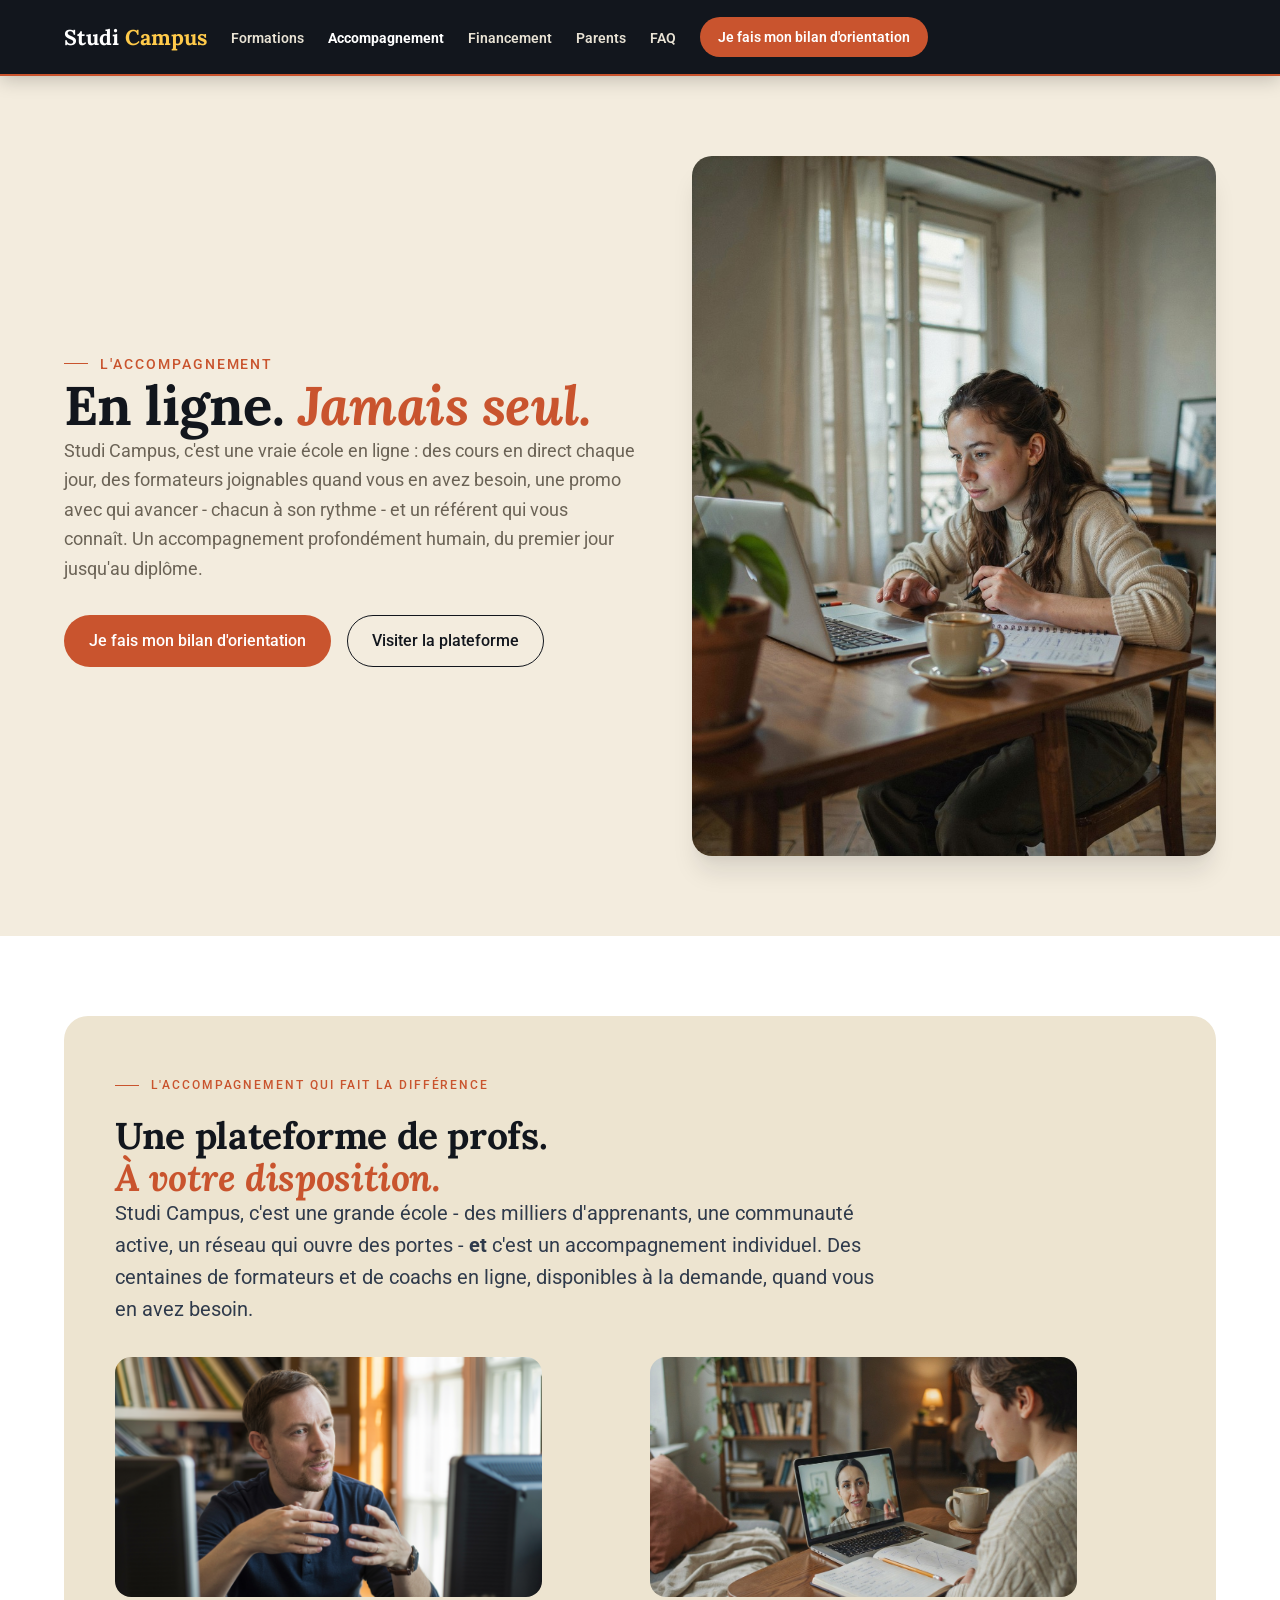
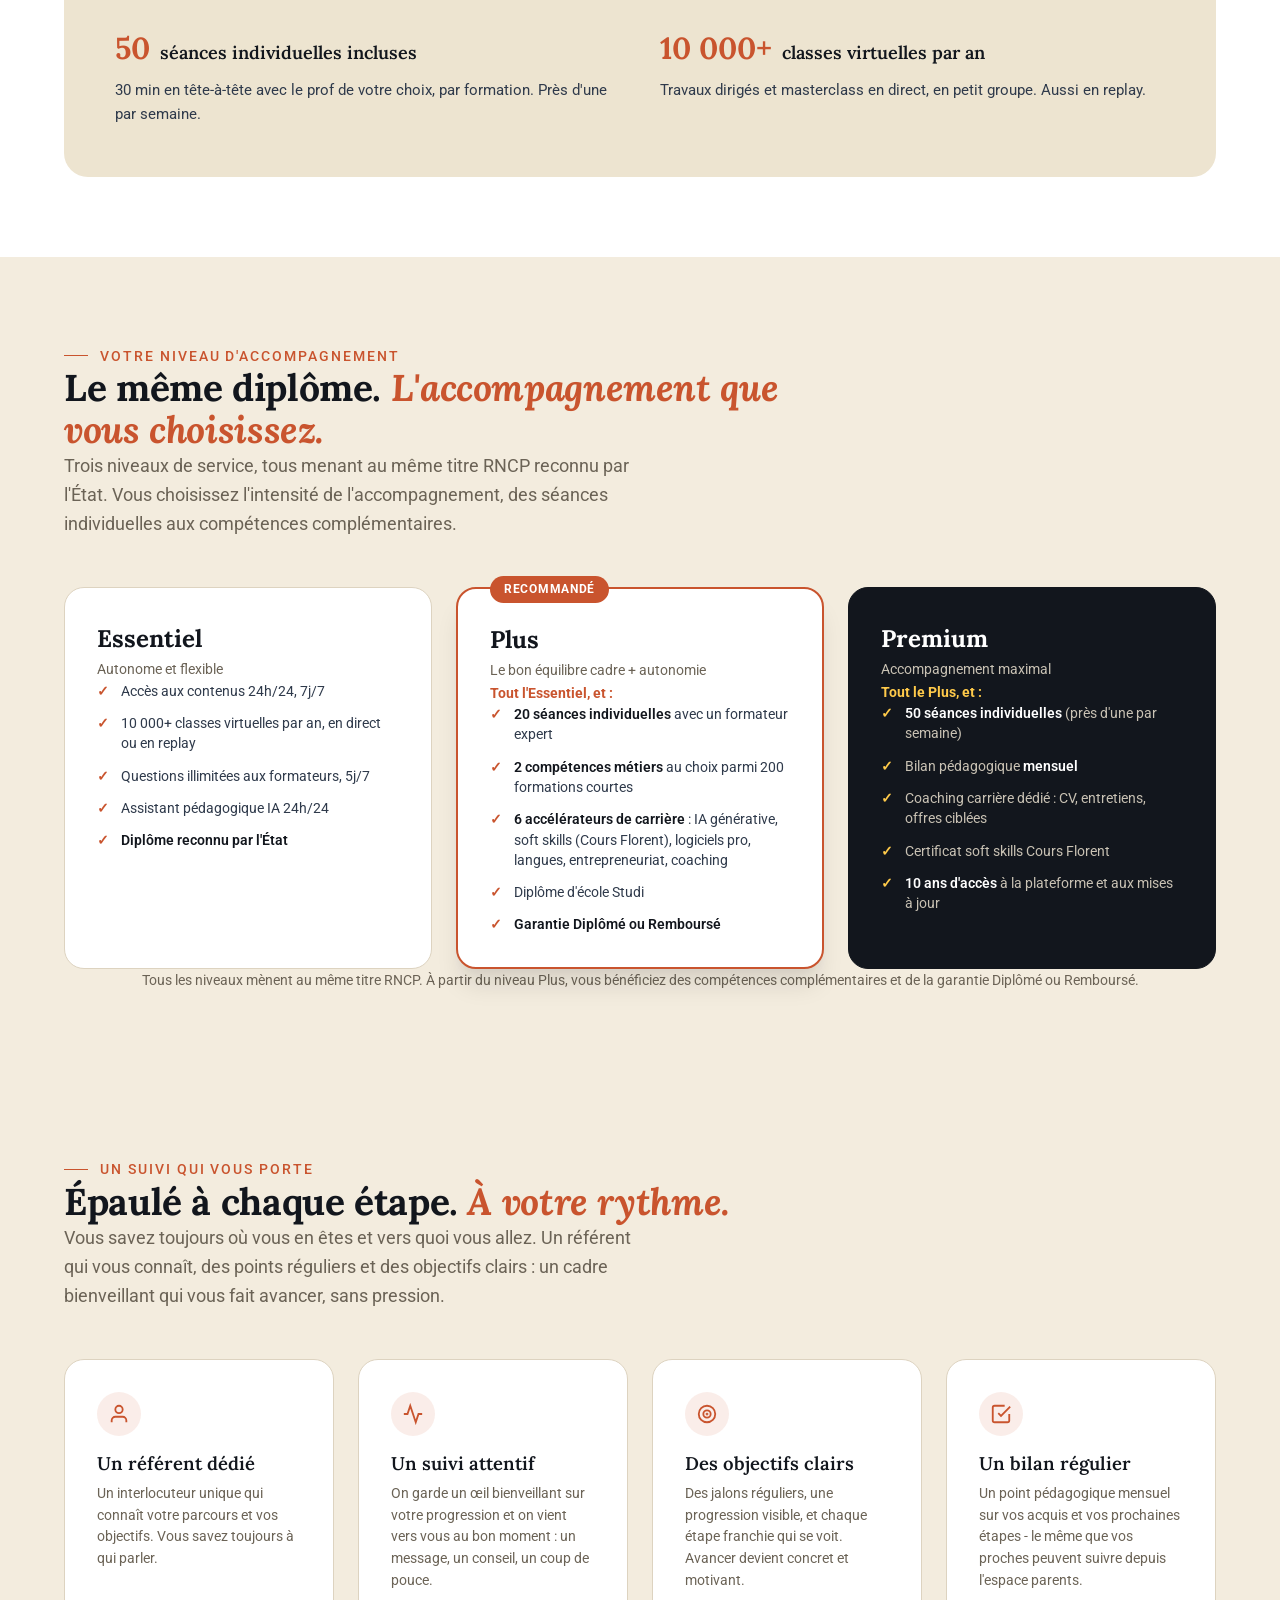
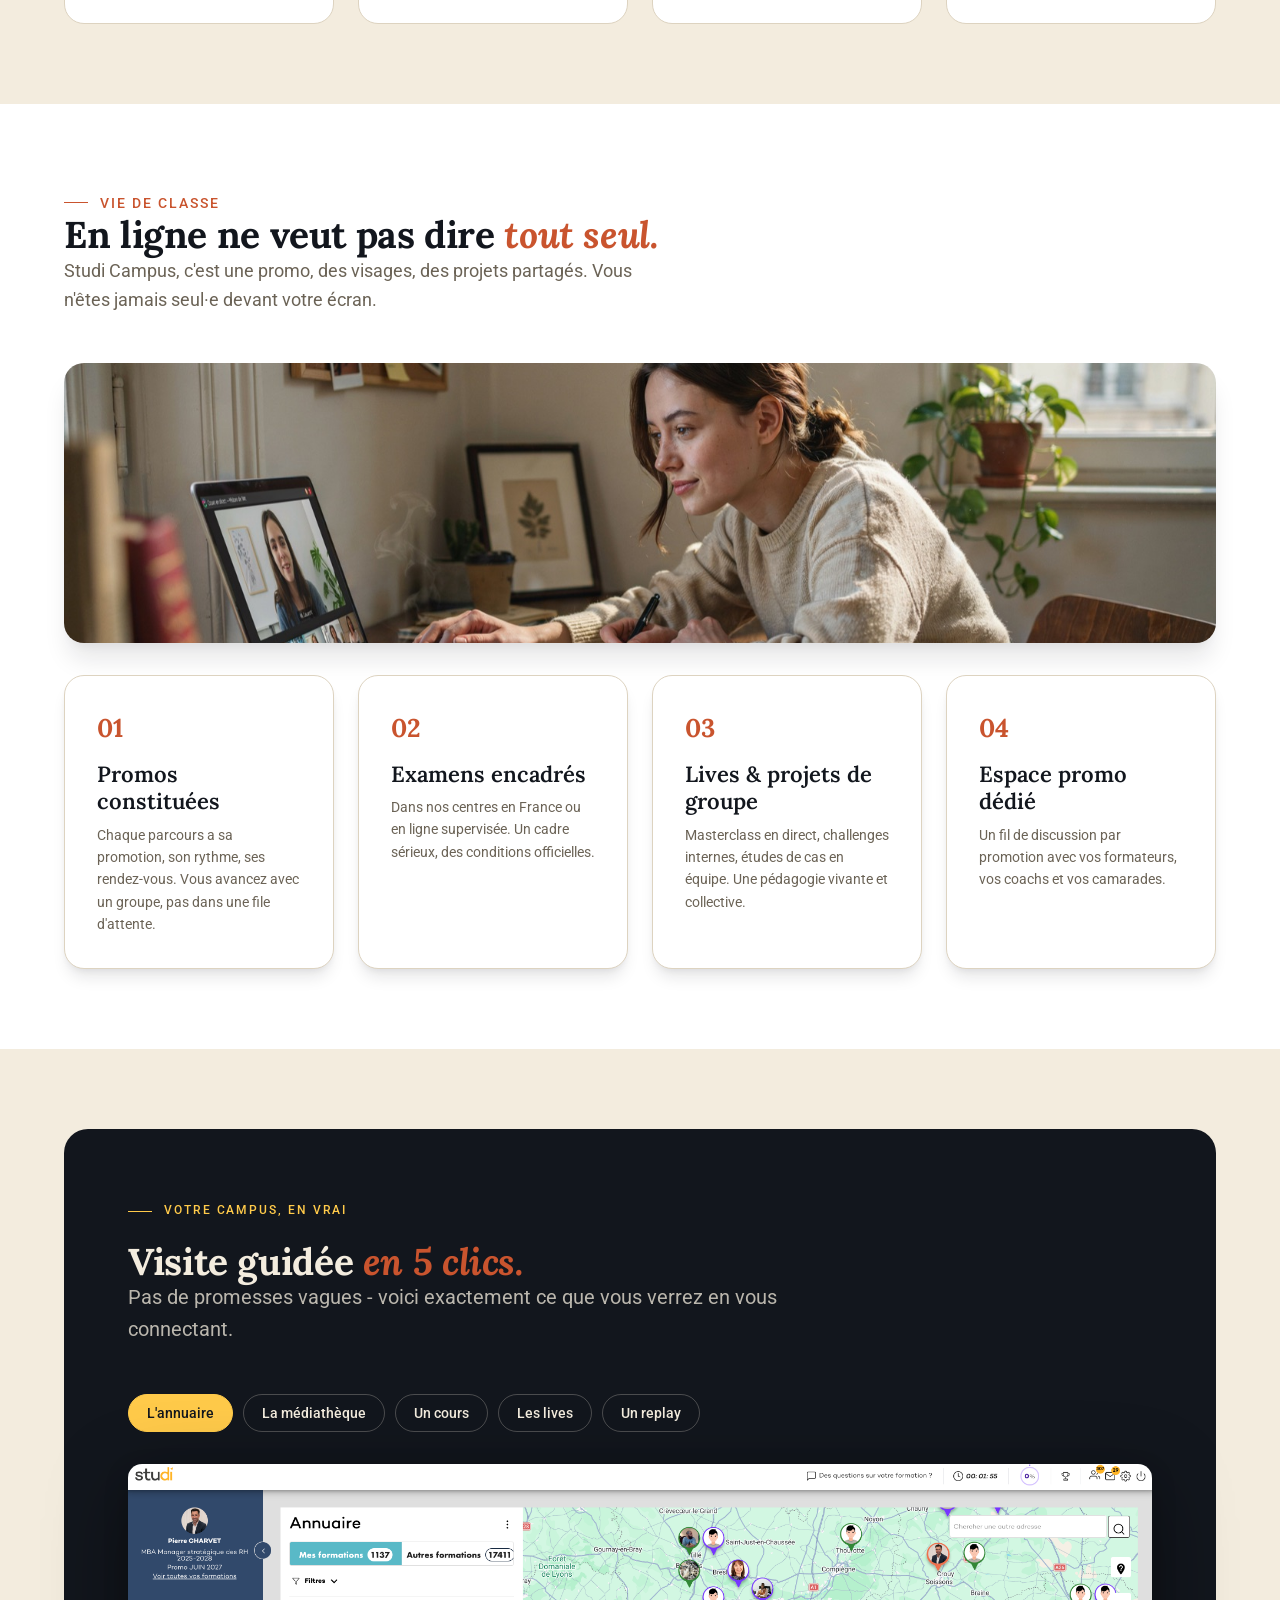
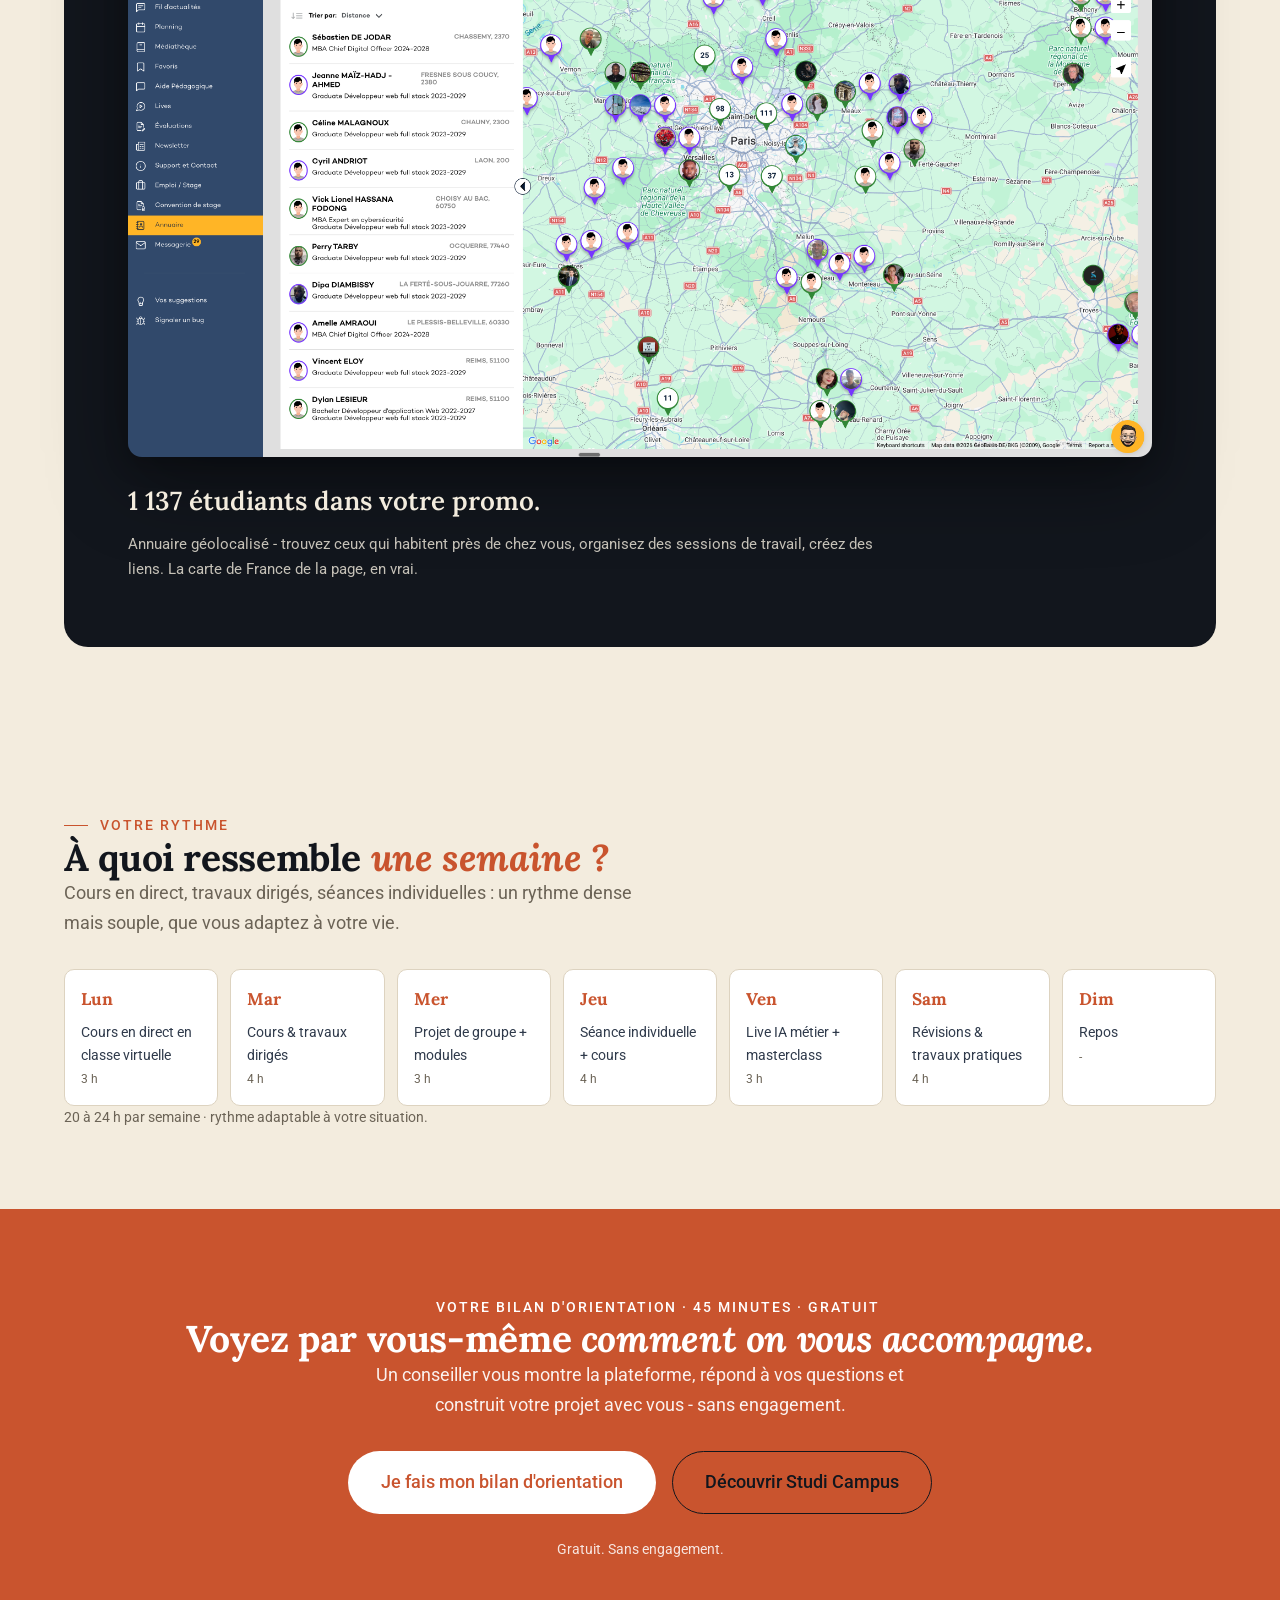
==== commit 78dfa807: "feat(campus/accompagnement): intègre les 3 vraies photos (Pierre) 3 photos Ideogram déposées par Pie" ====
--- a/accompagnement.html
+++ b/accompagnement.html
@@ -73,7 +73,7 @@
             <a href="#visite" class="sc-btn sc-btn--2"><span>Visiter la plateforme</span></a>
           </div>
         </div>
-        <img src="assets/prof_homme-visio.jpg" alt="Formateur Studi Campus en visio avec un etudiant" loading="lazy" onerror="this.style.display='none'">
+        <img src="assets/opt/ac-hero.jpg" alt="Étudiante en cours en ligne, concentrée à son bureau" loading="lazy" onerror="this.style.display='none'">
       </div>
     </div>
   </section>
@@ -93,7 +93,7 @@
             <div class="placeholder" style="display:none;"><div><div class="placeholder-name">Formatrice · ring light</div><div>Prof 42 ans en session live, bureau maison</div><div class="placeholder-src">assets/prof_ring-light.jpg</div></div></div>
           </div>
           <div class="profs-img-wrap">
-            <img src="assets/diversite_lyon.png" alt="Étudiante dans sa chambre à Lyon, guirlandes et livres" onerror="this.style.display='none'; this.nextElementSibling.style.display='flex';">
+            <img src="assets/opt/ac-seance.jpg" alt="Étudiant en séance individuelle, en visio avec une formatrice" onerror="this.style.display='none'; this.nextElementSibling.style.display='flex';">
             <div class="placeholder" style="display:none;"><div><div class="placeholder-name">Étudiante · chambre Lyon</div><div>Étudiante chez elle, sur son lit avec laptop</div><div class="placeholder-src">assets/diversite_lyon.png</div></div></div>
           </div>
         </div>
@@ -210,7 +210,7 @@
         <p class="sc-lead">Studi Campus, c'est une promo, des visages, des projets partagés. Vous n'êtes jamais
           seul·e devant votre écran.</p>
       </div>
-      <img class="sc-amb" src="assets/opt/amb_vie_classe.jpg" alt="Étudiant Studi Campus en train de travailler chez lui" loading="lazy" style="margin-top:var(--s48);margin-bottom:0" />
+      <img class="sc-amb" src="assets/opt/ac-classe.jpg" alt="Étudiante en classe virtuelle, en visio avec son formateur" loading="lazy" style="margin-top:var(--s48);margin-bottom:0" />
       <div class="sc-grid sc-grid--4" style="margin-top:var(--s32)">
         <article class="sc-card sc-num"><span class="sc-num__n">01</span><h3>Promos constituées</h3><p>Chaque parcours a sa promotion, son rythme, ses rendez-vous. Vous avancez avec un groupe, pas dans une file d'attente.</p></article>
         <article class="sc-card sc-num"><span class="sc-num__n">02</span><h3>Examens encadrés</h3><p>Dans nos centres en France ou en ligne supervisée. Un cadre sérieux, des conditions officielles.</p></article>
